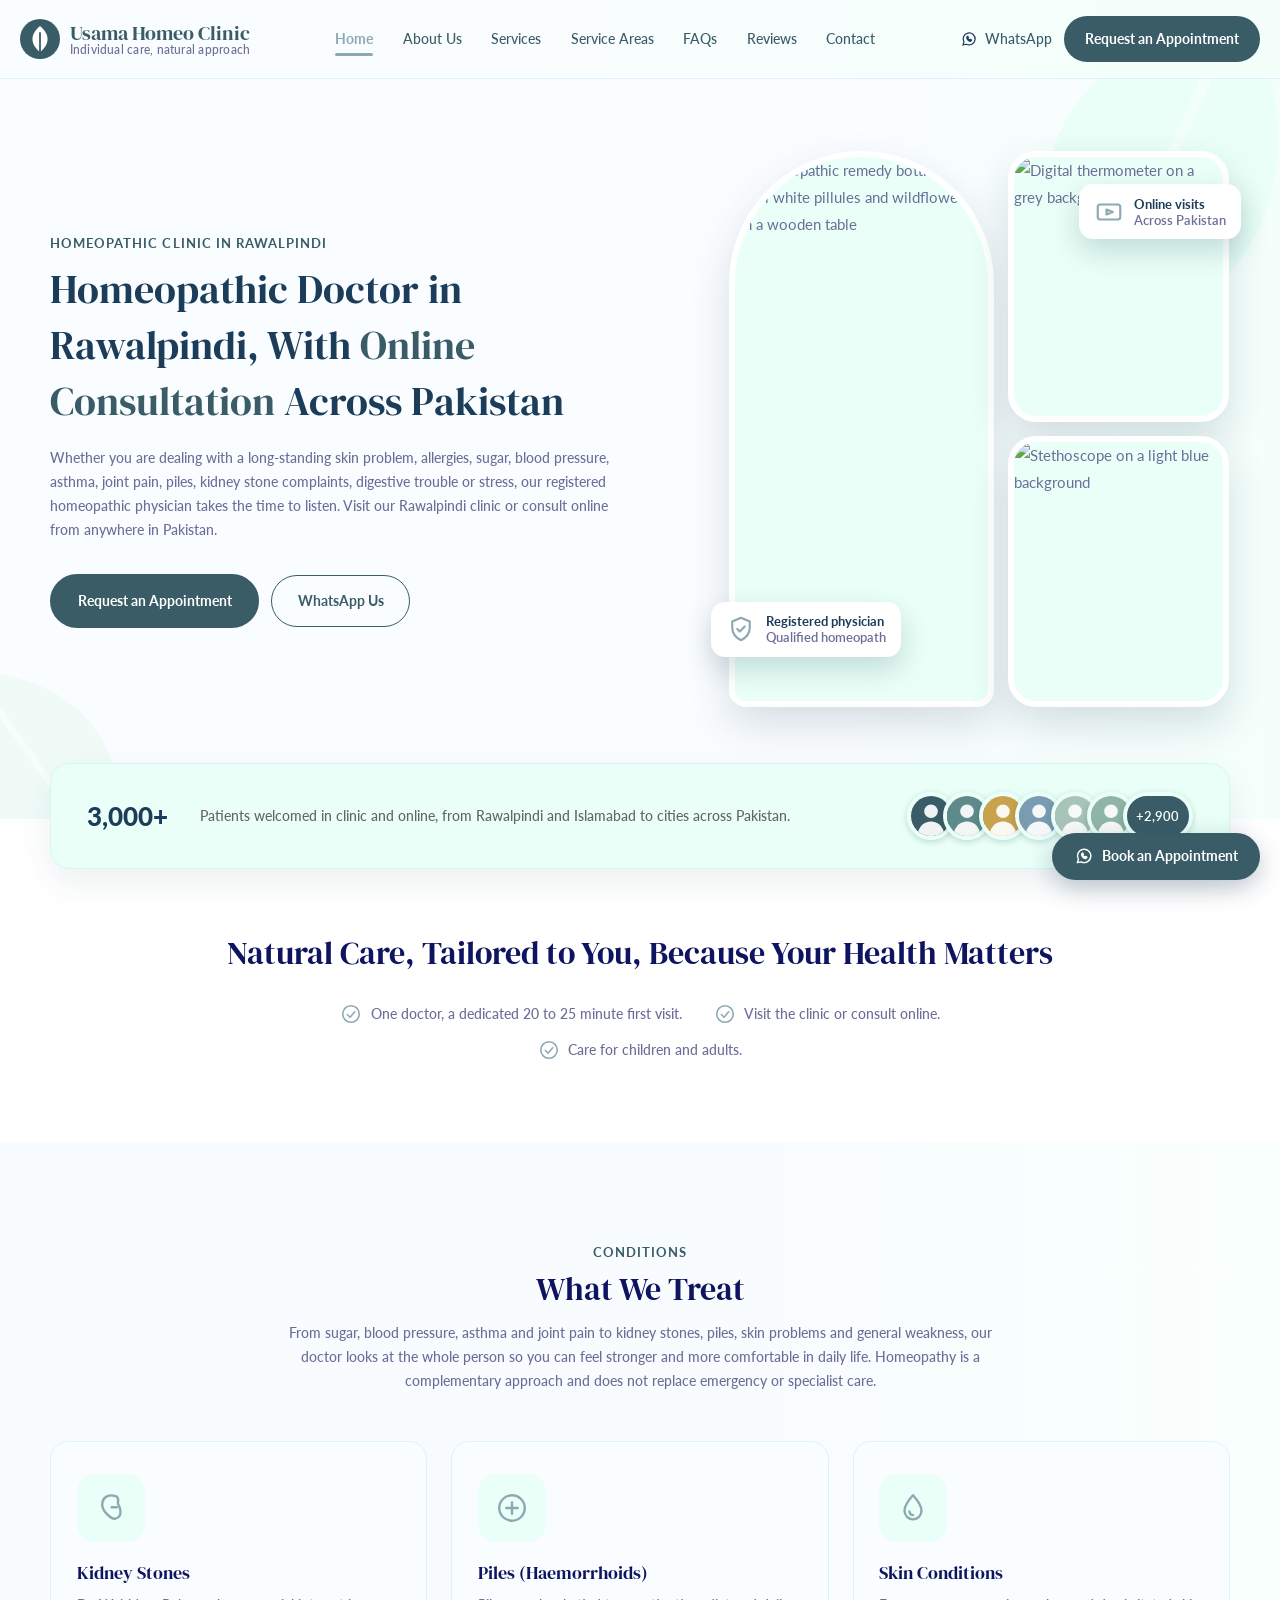
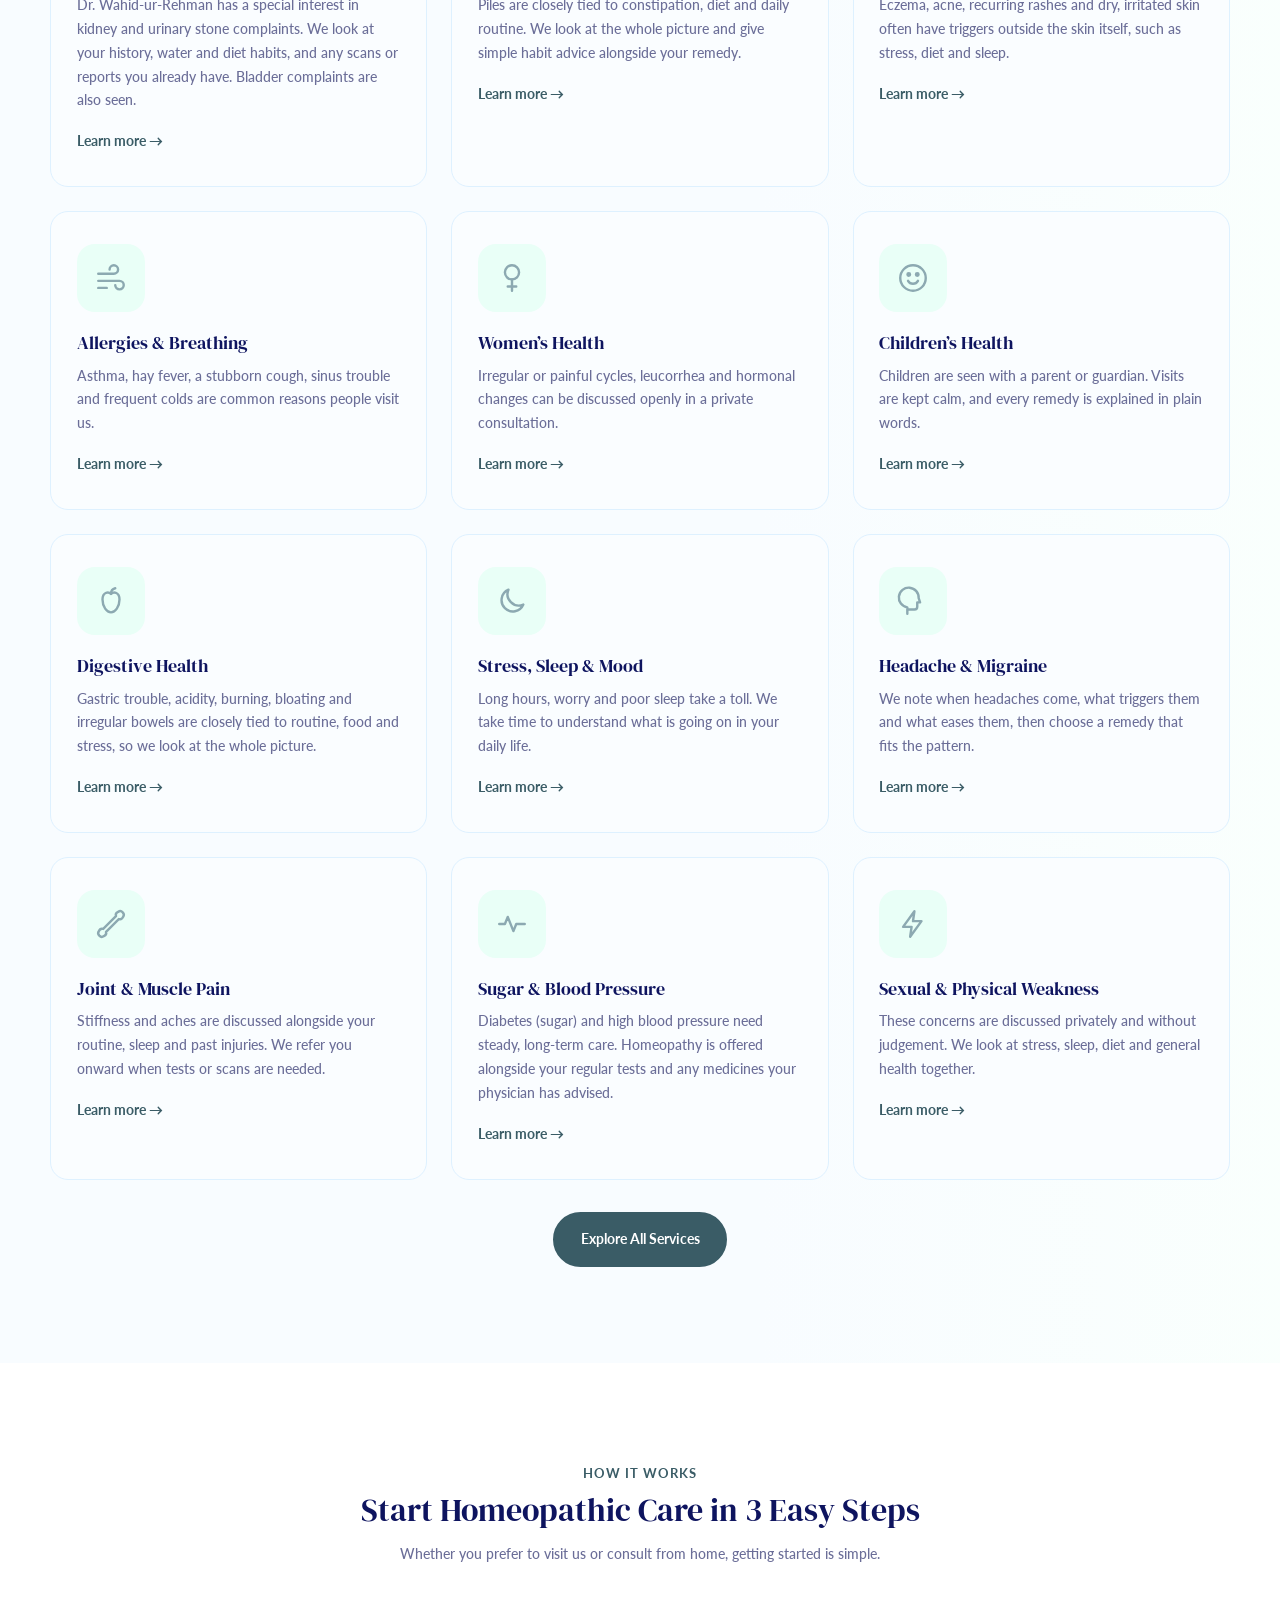
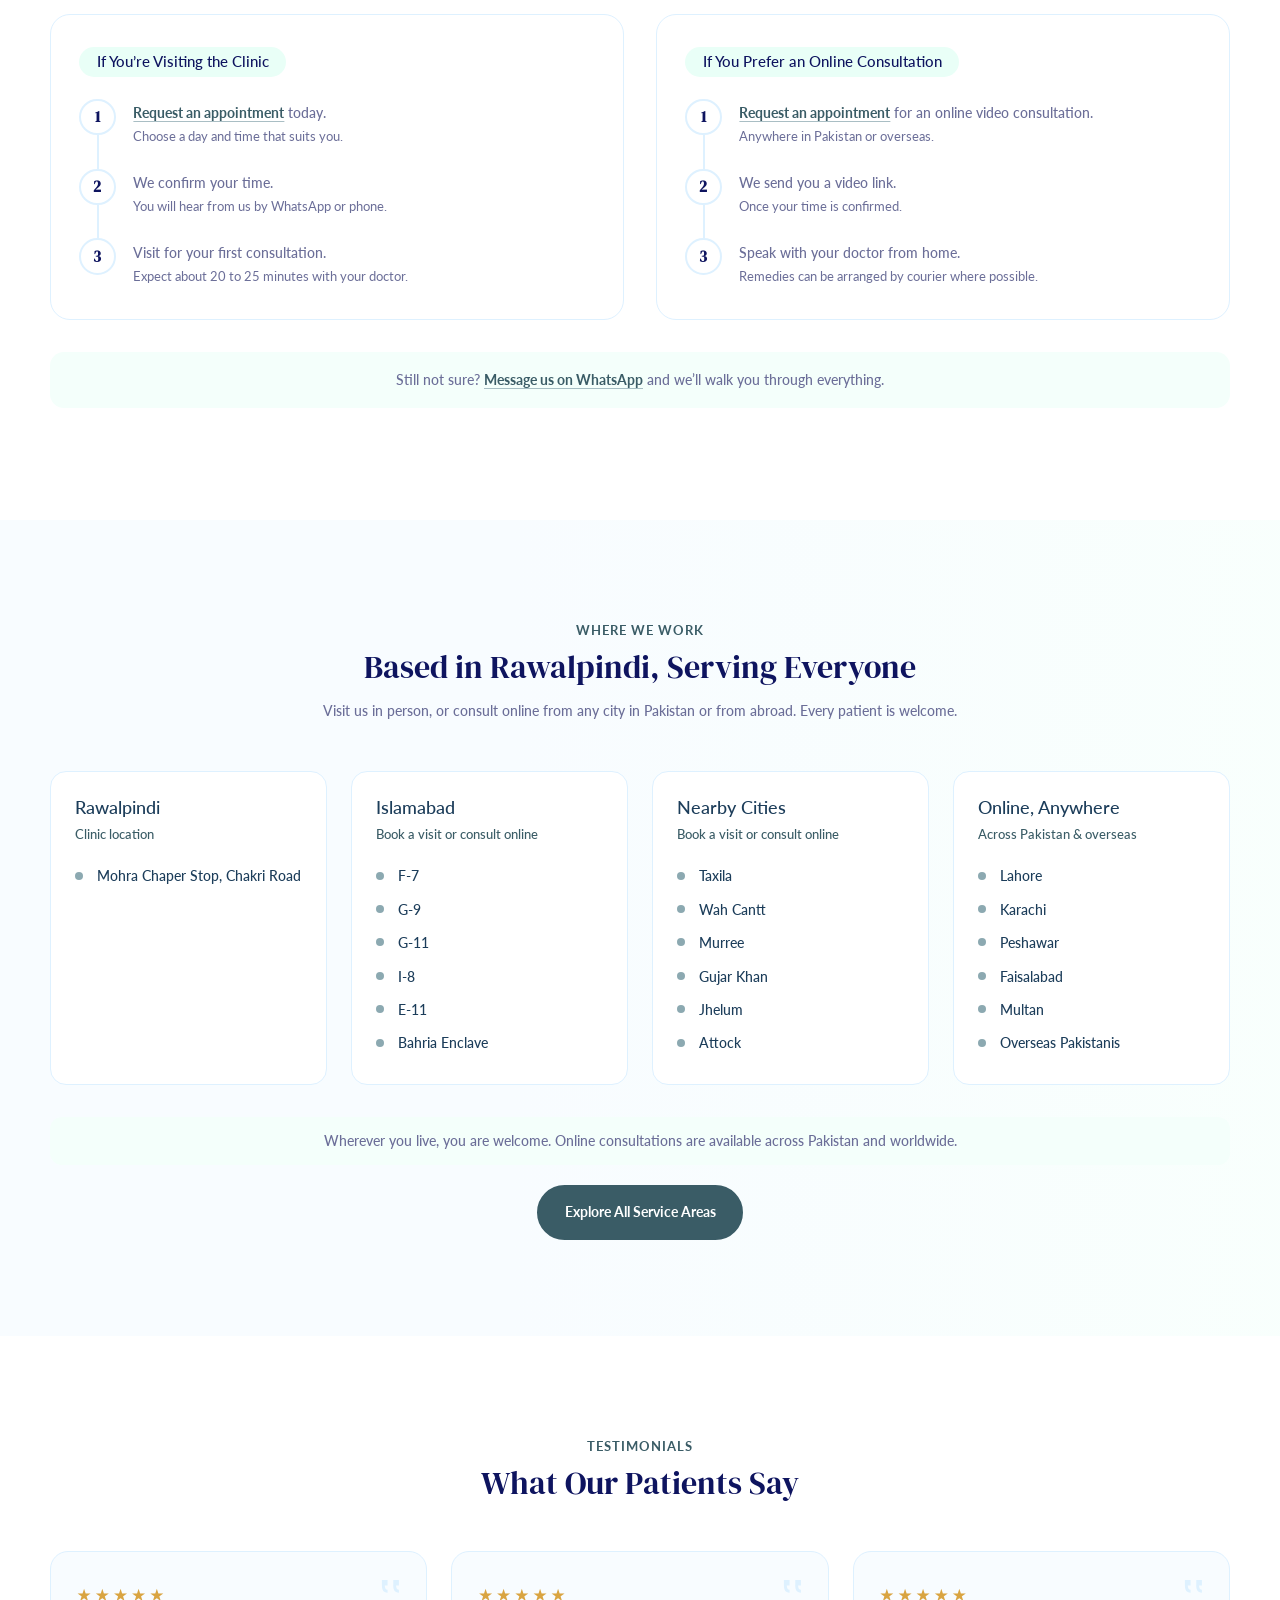
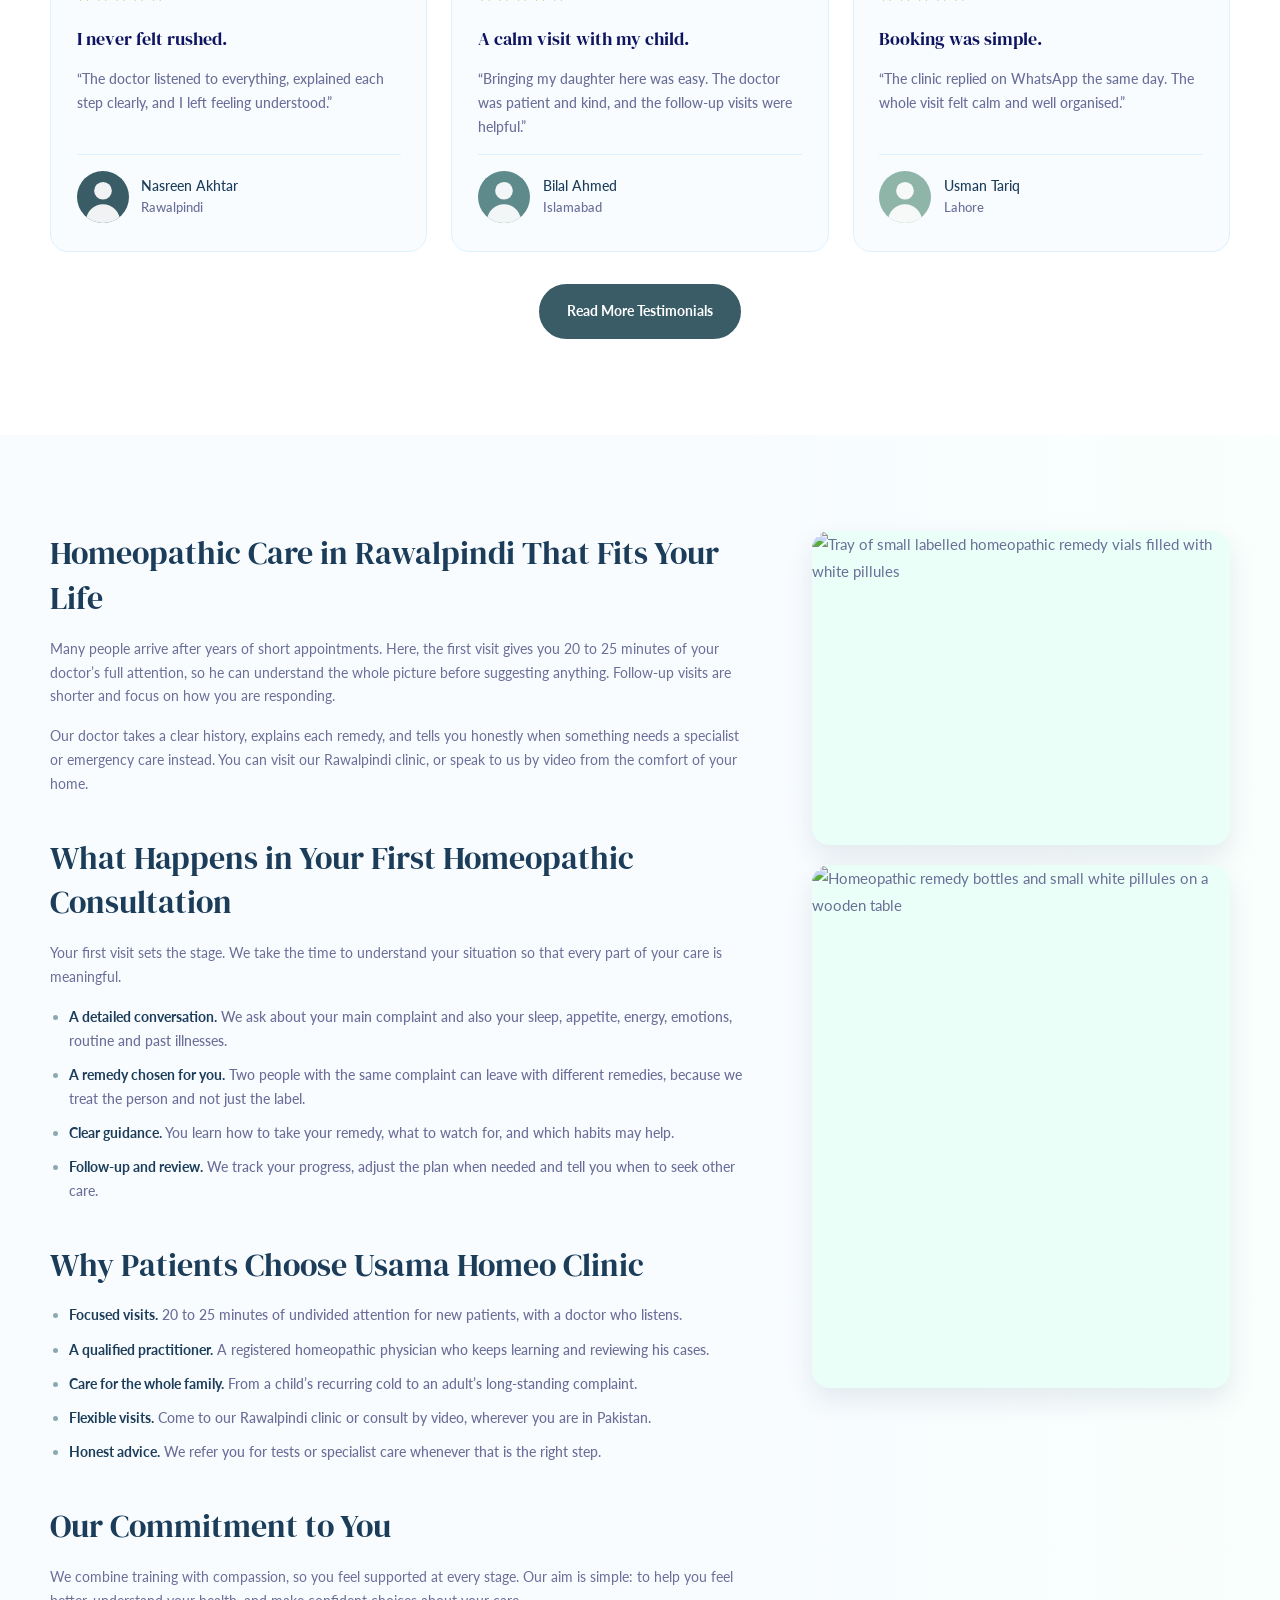
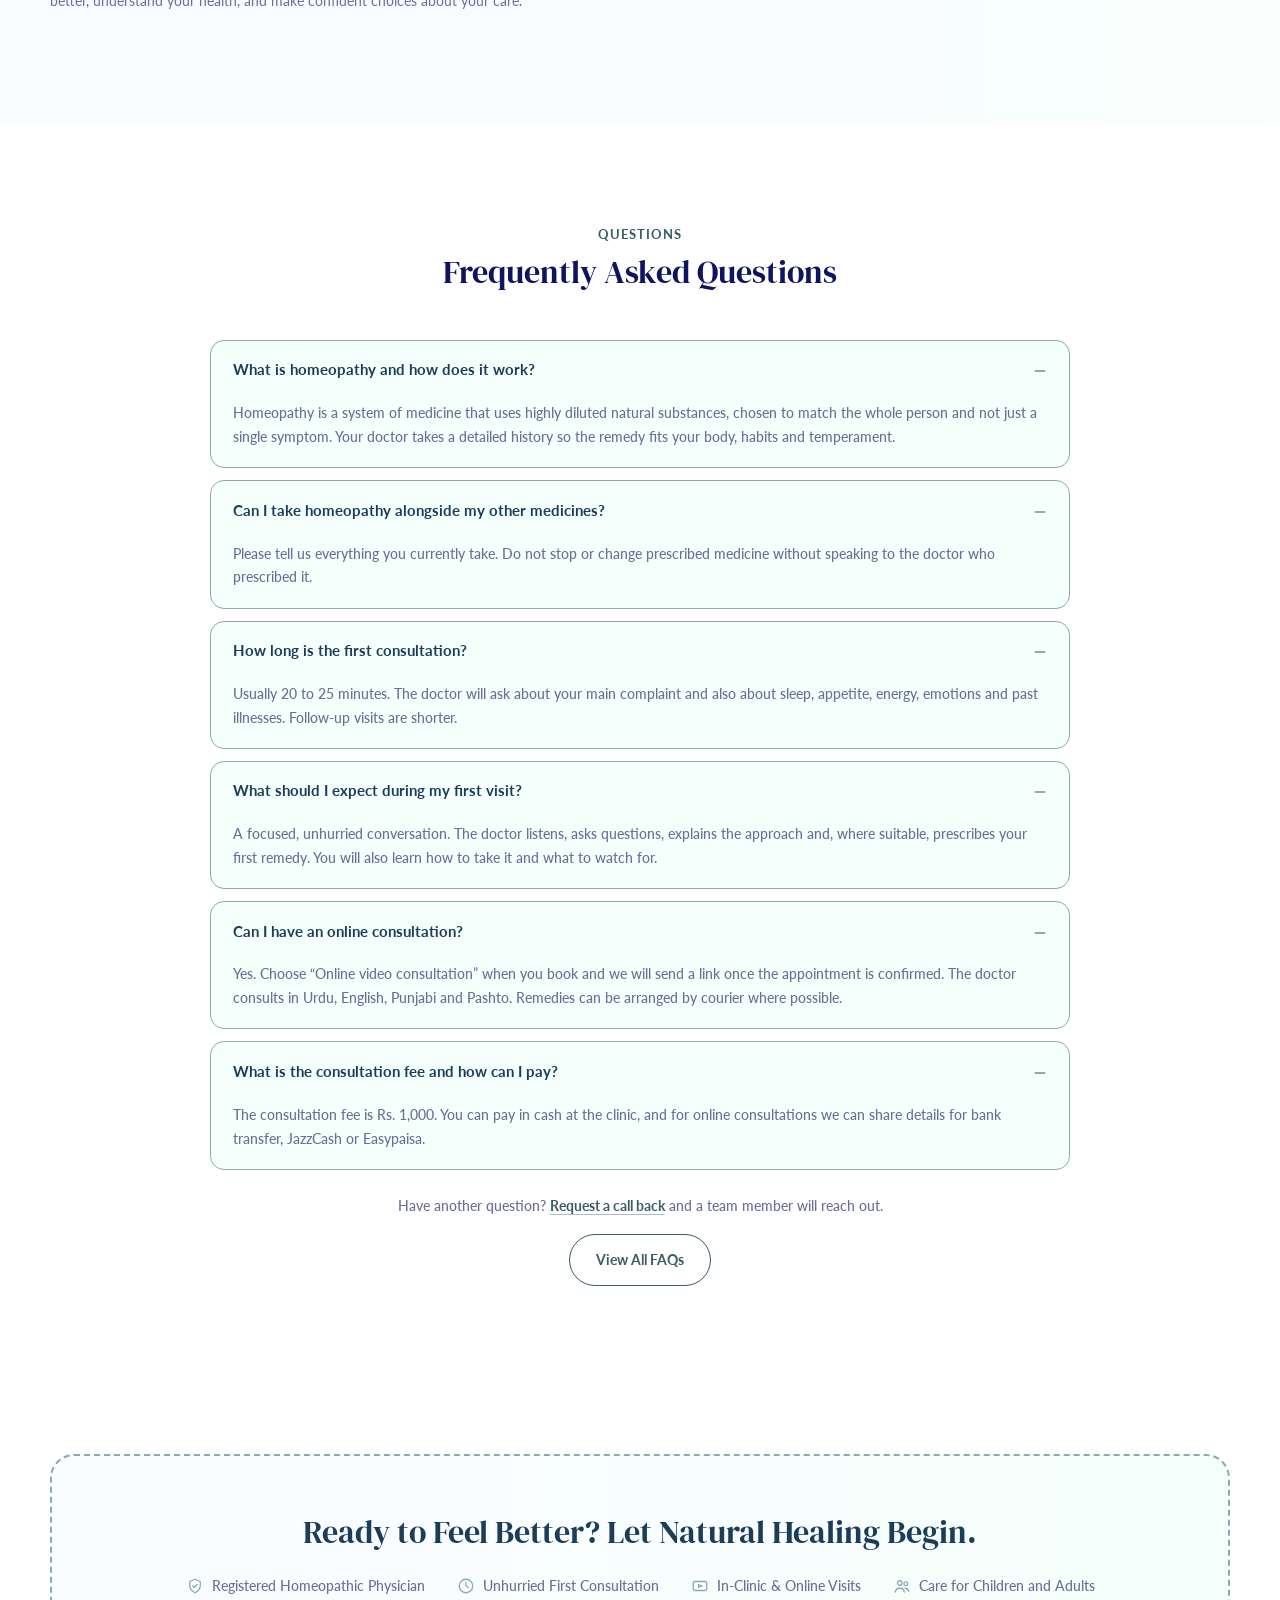
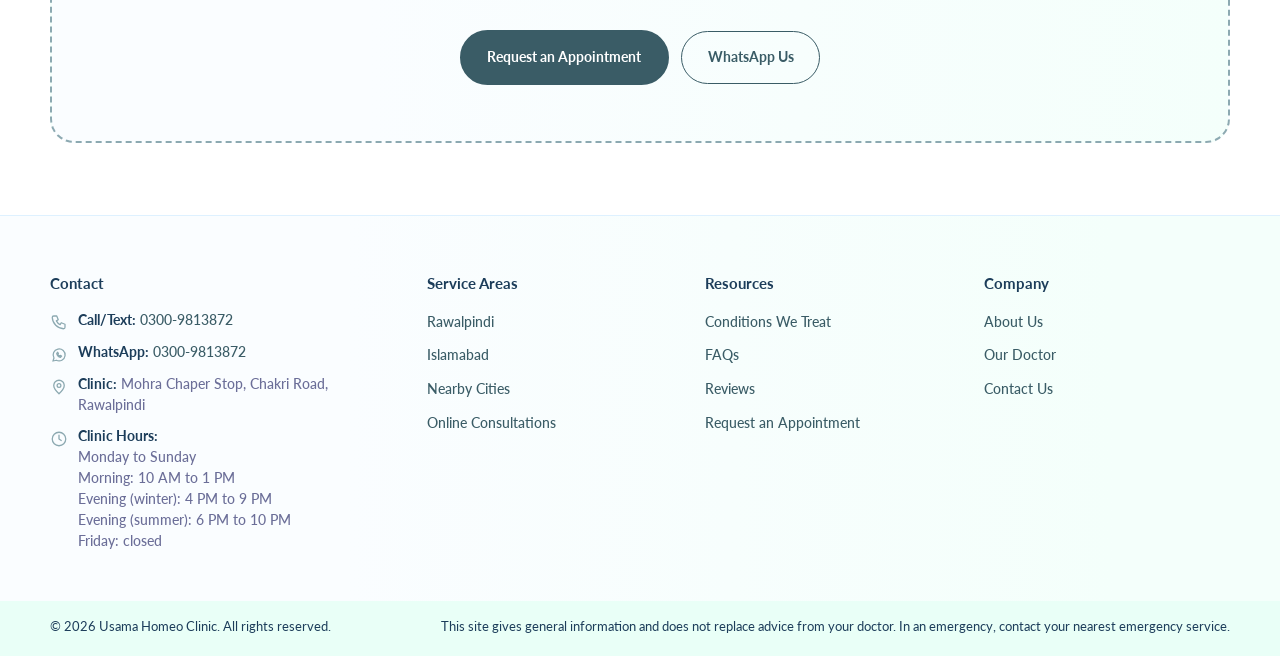
==== index.html @ ab290981 "Replace patient portrait photos with generic avatar icons on home and reviews pages Co-Authored-By: " ====
<!DOCTYPE html>
<html lang="en">
<head>
<meta charset="utf-8">
<meta name="viewport" content="width=device-width, initial-scale=1">
<title>Homeopathic Doctor Rawalpindi & Online | Usama Homeo Clinic</title>
<meta name="description" content="Homeopathic doctor in Rawalpindi with online video consultation across Pakistan. 20 to 25 minute first visit with Dr. Wahid-ur-Rehman, BHMS. Fee Rs. 1,000.">
<link rel="canonical" href="https://usama-homeoclinic.pages.dev/">
<meta property="og:url" content="https://usama-homeoclinic.pages.dev/">
<meta property="og:site_name" content="Usama Homeo Clinic">
<meta property="og:type" content="website">
<meta property="og:title" content="Homeopathic Doctor Rawalpindi & Online | Usama Homeo Clinic">
<meta property="og:description" content="Homeopathic doctor in Rawalpindi with online video consultation across Pakistan. 20 to 25 minute first visit with Dr. Wahid-ur-Rehman, BHMS. Fee Rs. 1,000.">
<meta property="og:image" content="https://usama-homeoclinic.pages.dev/assets/images/og-index.jpg">
<meta property="og:image:width" content="1200">
<meta property="og:image:height" content="630">
<meta property="og:image:alt" content="Usama Homeo Clinic, Rawalpindi: homeopathic care">
<meta name="twitter:card" content="summary_large_image">
<meta name="twitter:image" content="https://usama-homeoclinic.pages.dev/assets/images/og-index.jpg">
<link rel="icon" href="/favicon.ico" sizes="48x48">
<link rel="icon" href="/favicon.svg" type="image/svg+xml" sizes="any">
<link rel="preconnect" href="https://fonts.googleapis.com">
<link rel="preconnect" href="https://fonts.gstatic.com" crossorigin>
<link href="https://fonts.googleapis.com/css2?family=DM+Serif+Display&family=Lato:wght@400;700;900&display=swap" rel="stylesheet">
<link rel="stylesheet" href="assets/css/style.css">
<script type="application/ld+json">{"@context":"https://schema.org","@type":["MedicalBusiness","LocalBusiness"],"name":"Usama Homeo Clinic","description":"Homeopathic clinic in Rawalpindi with in-clinic and online consultations across Pakistan.","url":"https://usama-homeoclinic.pages.dev/","telephone":"+923009813872","medicalSpecialty":"Homeopathy","image":"https://usama-homeoclinic.pages.dev/assets/images/remedies-bottles.jpg","address":{"@type":"PostalAddress","streetAddress":"Mohra Chaper Stop, Chakri Road","addressLocality":"Rawalpindi","addressRegion":"Punjab","addressCountry":"PK"},"areaServed":["Rawalpindi","Islamabad","Pakistan"],"openingHoursSpecification":[{"@type":"OpeningHoursSpecification","name":"Morning: 10 AM to 1 PM","dayOfWeek":["Saturday","Sunday","Monday","Tuesday","Wednesday","Thursday"],"opens":"10:00","closes":"13:00"},{"@type":"OpeningHoursSpecification","name":"Evening (winter): 4 PM to 9 PM","dayOfWeek":["Saturday","Sunday","Monday","Tuesday","Wednesday","Thursday"],"opens":"16:00","closes":"21:00"},{"@type":"OpeningHoursSpecification","name":"Evening (summer): 6 PM to 10 PM","dayOfWeek":["Saturday","Sunday","Monday","Tuesday","Wednesday","Thursday"],"opens":"18:00","closes":"22:00"}]}</script>
</head>
<body>

<svg width="0" height="0" style="position:absolute" aria-hidden="true" focusable="false">
  <defs>
    <symbol id="leaf" viewBox="0 0 100 100">
      <path d="M50 96C18 72 12 34 50 4c38 30 32 68 0 92Z" fill="currentColor"/>
      <path d="M50 96V22" stroke="#fff" stroke-opacity="0.45" stroke-width="2.5" stroke-linecap="round" fill="none"/>
    </symbol>
  </defs>
</svg>


<header class="site-header">
  <div class="wrap header-row">
    <a class="brand" href="/" aria-label="Usama Homeo Clinic, home">
      <svg class="brand-mark" viewBox="0 0 40 40" aria-hidden="true"><circle cx="20" cy="20" r="20" fill="#3A5C66"/><path d="M20 33C11 26 9 16 20 7c11 9 9 19 0 26Z" fill="#fff"/><path d="M20 33V14" stroke="#3A5C66" stroke-width="1.8" stroke-linecap="round"/></svg>
      <span>Usama Homeo Clinic<small>Individual care, natural approach</small></span>
    </a>

    <nav class="nav" id="nav" aria-label="Main">
      <ul class="menu">
        <li><a href="/" aria-current="page">Home</a></li>
        <li><a href="/about">About Us</a></li>
        <li><a href="/services">Services</a></li>
        <li><a href="/service-areas">Service Areas</a></li>
        <li><a href="/faqs">FAQs</a></li>
        <li><a href="/reviews">Reviews</a></li>
        <li><a href="/contact">Contact</a></li>
      </ul>
    </nav>

    <div class="header-actions">
      <a class="header-phone" href="https://wa.me/923009813872?text=Hello%20Usama%20Homeo%20Clinic%2C%20I%20would%20like%20to%20book%20an%20appointment." rel="noopener"><svg viewBox="0 0 24 24" fill="none" stroke="currentColor" stroke-width="1.7" stroke-linecap="round" stroke-linejoin="round" aria-hidden="true"><path d="M4 20l1.3-4A8 8 0 1 1 8.5 19L4 20z"/><path d="M9 10c.5 2.5 2.5 4.5 5 5l1.5-1.5-2-1-1 .8c-.8-.4-1.6-1.2-2-2l.8-1-1-2z"/></svg>WhatsApp</a>
      <a class="btn btn--gold btn-long" href="/request-an-appointment">Request an Appointment</a>
      <a class="btn btn--gold btn-short" href="/request-an-appointment">Book</a>
      <button class="menu-toggle" id="menu-toggle" type="button" aria-expanded="false" aria-controls="nav">Menu</button>
    </div>
  </div>
</header>

<main id="top">

  <!-- BANNER -->
  <section class="banner">
    <svg class="banner-leaf l1" aria-hidden="true"><use href="#leaf"/></svg><svg class="banner-leaf l2" aria-hidden="true"><use href="#leaf"/></svg>
    <div class="wrap banner-grid">
      <div>
        <span class="eyebrow">Homeopathic clinic in Rawalpindi</span>
        <h1>Homeopathic Doctor in Rawalpindi, With <em>Online Consultation</em> Across Pakistan</h1>
        <p class="lead">Whether you are dealing with a long-standing skin problem, allergies, sugar, blood pressure, asthma, joint pain, piles, kidney stone complaints, digestive trouble or stress, our registered homeopathic physician takes the time to listen. Visit our Rawalpindi clinic or consult online from anywhere in Pakistan.</p>
        <div class="btn-row pair">
          <a class="btn btn--gold" href="/request-an-appointment"><span class="lb-l">Request an Appointment</span><span class="lb-s">Book Appointment</span></a>
          <a class="btn btn--outline" href="https://wa.me/923009813872?text=Hello%20Usama%20Homeo%20Clinic%2C%20I%20would%20like%20to%20book%20an%20appointment." rel="noopener"><span class="lb-l">WhatsApp Us</span><span class="lb-s">WhatsApp</span></a>
        </div>
      </div>
      <div class="banner-photo">
        <div class="collage">
          <div class="c-main"><picture><source srcset="assets/images/remedies-bottles.avif" type="image/avif"><img src="assets/images/remedies-bottles.jpg" alt="Homeopathic remedy bottles with small white pillules and wildflowers on a wooden table" width="1200" height="800" fetchpriority="high"></picture></div>
          <div class="c-top"><picture><source srcset="assets/images/thermometer.avif" type="image/avif"><img src="assets/images/thermometer.jpg" alt="Digital thermometer on a grey background" width="700" height="700"></picture></div>
          <div class="c-bottom"><picture><source srcset="assets/images/stethoscope.avif" type="image/avif"><img src="assets/images/stethoscope.jpg" alt="Stethoscope on a light blue background" width="700" height="700"></picture></div>
        </div>
        <div class="badge b1"><svg viewBox="0 0 24 24" fill="none" stroke="currentColor" stroke-width="1.7" stroke-linecap="round" stroke-linejoin="round" aria-hidden="true"><path d="M12 3l7 3v5c0 5-3 8-7 10-4-2-7-5-7-10V6l7-3z"/><path d="M9 12l2 2 4-4"/></svg><span>Registered physician<small>Qualified homeopath</small></span></div>
        <div class="badge b2"><svg viewBox="0 0 24 24" fill="none" stroke="currentColor" stroke-width="1.7" stroke-linecap="round" stroke-linejoin="round" aria-hidden="true"><rect x="3" y="6" width="18" height="12" rx="2"/><path d="M10 10l5 2-5 2z"/></svg><span>Online visits<small>Across Pakistan</small></span></div>
      </div>
    </div>
  </section>

  <!-- TRUST -->
  <section class="trust">
    <div class="wrap">
      <div class="trust-card">
        <div class="trust-count">
          <div class="num"><span class="count" data-target="3000">3,000</span>+</div>
        </div>
        <p class="trust-text">Patients welcomed in clinic and online, from Rawalpindi and Islamabad to cities across Pakistan.</p>
        <div class="avatars" aria-hidden="true">
          <img src="assets/images/avatar-1.svg" alt="" width="48" height="48">
          <img src="assets/images/avatar-2.svg" alt="" width="48" height="48">
          <img src="assets/images/avatar-4.svg" alt="" width="48" height="48">
          <img src="assets/images/avatar-5.svg" alt="" width="48" height="48">
          <img src="assets/images/avatar-6.svg" alt="" width="48" height="48">
          <img src="assets/images/avatar-3.svg" alt="" width="48" height="48">
          <span>+2,900</span>
        </div>
      </div>
      <div class="trust-body">
        <h2>Natural Care, Tailored to You, Because Your Health Matters</h2>
        <div class="benefits">
          <p><svg viewBox="0 0 24 24" fill="none" stroke="currentColor" stroke-width="1.7" stroke-linecap="round" stroke-linejoin="round" aria-hidden="true"><circle cx="12" cy="12" r="9"/><path d="M8 12.5l3 3 5-6"/></svg>One doctor, a dedicated 20 to 25 minute first visit.</p>
          <p><svg viewBox="0 0 24 24" fill="none" stroke="currentColor" stroke-width="1.7" stroke-linecap="round" stroke-linejoin="round" aria-hidden="true"><circle cx="12" cy="12" r="9"/><path d="M8 12.5l3 3 5-6"/></svg>Visit the clinic or consult online.</p>
          <p><svg viewBox="0 0 24 24" fill="none" stroke="currentColor" stroke-width="1.7" stroke-linecap="round" stroke-linejoin="round" aria-hidden="true"><circle cx="12" cy="12" r="9"/><path d="M8 12.5l3 3 5-6"/></svg>Care for children and adults.</p>
        </div>
      </div>
    </div>
  </section>

  <!-- WHAT WE TREAT -->
  <section class="section section--soft">
    <div class="wrap">
      <div class="section-head">
        <span class="eyebrow">Conditions</span>
        <h2>What We Treat</h2>
        <p>From sugar, blood pressure, asthma and joint pain to kidney stones, piles, skin problems and general weakness, our doctor looks at the whole person so you can feel stronger and more comfortable in daily life. Homeopathy is a complementary approach and does not replace emergency or specialist care.</p>
      </div>
      <div class="cards">
        <article class="card">
          <div class="ico"><svg viewBox="0 0 24 24" fill="none" stroke="currentColor" stroke-width="1.7" stroke-linecap="round" stroke-linejoin="round" aria-hidden="true"><path d="M14.5 3.5c-3.2-1.2-7.500.3-8.500 4.200-1 3.800 1.200 6.800 3.300 8.800 1.600 1.500 3.200 3.500 5.900 3 3-.600 4.200-3.500 3.200-7-.500-1.800-1.500-2.500-1.500-4.200 0-1.600.800-2.400-.700-4.300z"/><path d="M12.500 11.500h3.500"/></svg></div>
          <h3>Kidney Stones</h3>
          <p>Dr. Wahid-ur-Rehman has a special interest in kidney and urinary stone complaints. We look at your history, water and diet habits, and any scans or reports you already have. Bladder complaints are also seen.</p>
          <a class="more" href="/services#kidney-stones">Learn more &rarr;</a>
        </article>
        <article class="card">
          <div class="ico"><svg viewBox="0 0 24 24" fill="none" stroke="currentColor" stroke-width="1.7" stroke-linecap="round" stroke-linejoin="round" aria-hidden="true"><circle cx="12" cy="12" r="9"/><path d="M12 8v8M8 12h8"/></svg></div>
          <h3>Piles (Haemorrhoids)</h3>
          <p>Piles are closely tied to constipation, diet and daily routine. We look at the whole picture and give simple habit advice alongside your remedy.</p>
          <a class="more" href="/services#piles-haemorrhoids">Learn more &rarr;</a>
        </article>
        <article class="card">
          <div class="ico"><svg viewBox="0 0 24 24" fill="none" stroke="currentColor" stroke-width="1.7" stroke-linecap="round" stroke-linejoin="round" aria-hidden="true"><path d="M12 3s6 6.5 6 11a6 6 0 0 1-12 0c0-4.5 6-11 6-11z"/><path d="M9.5 14.5a2.5 2.5 0 0 0 2.5 2.5"/></svg></div>
          <h3>Skin Conditions</h3>
          <p>Eczema, acne, recurring rashes and dry, irritated skin often have triggers outside the skin itself, such as stress, diet and sleep.</p>
          <a class="more" href="/services#skin-conditions">Learn more &rarr;</a>
        </article>
        <article class="card">
          <div class="ico"><svg viewBox="0 0 24 24" fill="none" stroke="currentColor" stroke-width="1.7" stroke-linecap="round" stroke-linejoin="round" aria-hidden="true"><path d="M3 9h11a3 3 0 1 0-3-3"/><path d="M3 14h15a3 3 0 1 1-3 3"/><path d="M3 19h6"/></svg></div>
          <h3>Allergies & Breathing</h3>
          <p>Asthma, hay fever, a stubborn cough, sinus trouble and frequent colds are common reasons people visit us.</p>
          <a class="more" href="/services#allergies-and-breathing">Learn more &rarr;</a>
        </article>
        <article class="card">
          <div class="ico"><svg viewBox="0 0 24 24" fill="none" stroke="currentColor" stroke-width="1.7" stroke-linecap="round" stroke-linejoin="round" aria-hidden="true"><circle cx="12" cy="8" r="5"/><path d="M12 13v8M9 18h6"/></svg></div>
          <h3>Women’s Health</h3>
          <p>Irregular or painful cycles, leucorrhea and hormonal changes can be discussed openly in a private consultation.</p>
          <a class="more" href="/services#women-s-health">Learn more &rarr;</a>
        </article>
        <article class="card">
          <div class="ico"><svg viewBox="0 0 24 24" fill="none" stroke="currentColor" stroke-width="1.7" stroke-linecap="round" stroke-linejoin="round" aria-hidden="true"><circle cx="12" cy="12" r="9"/><path d="M8.5 14a4 4 0 0 0 7 0"/><circle cx="9" cy="9.5" r="0.9" fill="currentColor"/><circle cx="15" cy="9.5" r="0.9" fill="currentColor"/></svg></div>
          <h3>Children’s Health</h3>
          <p>Children are seen with a parent or guardian. Visits are kept calm, and every remedy is explained in plain words.</p>
          <a class="more" href="/services#children-s-health">Learn more &rarr;</a>
        </article>
        <article class="card">
          <div class="ico"><svg viewBox="0 0 24 24" fill="none" stroke="currentColor" stroke-width="1.7" stroke-linecap="round" stroke-linejoin="round" aria-hidden="true"><path d="M12 7c-2-2-6-1-6 4 0 5 3 9 6 9s6-4 6-9c0-5-4-6-6-4z"/><path d="M12 7c0-2 1-3.5 3-4"/></svg></div>
          <h3>Digestive Health</h3>
          <p>Gastric trouble, acidity, burning, bloating and irregular bowels are closely tied to routine, food and stress, so we look at the whole picture.</p>
          <a class="more" href="/services#digestive-health">Learn more &rarr;</a>
        </article>
        <article class="card">
          <div class="ico"><svg viewBox="0 0 24 24" fill="none" stroke="currentColor" stroke-width="1.7" stroke-linecap="round" stroke-linejoin="round" aria-hidden="true"><path d="M20 14.5A8 8 0 0 1 9.5 4 8 8 0 1 0 20 14.5z"/></svg></div>
          <h3>Stress, Sleep & Mood</h3>
          <p>Long hours, worry and poor sleep take a toll. We take time to understand what is going on in your daily life.</p>
          <a class="more" href="/services#stress-sleep-and-mood">Learn more &rarr;</a>
        </article>
        <article class="card">
          <div class="ico"><svg viewBox="0 0 24 24" fill="none" stroke="currentColor" stroke-width="1.7" stroke-linecap="round" stroke-linejoin="round" aria-hidden="true"><path d="M8 21v-4.5a7 7 0 1 1 8-6.5l1 3h-2v3a2 2 0 0 1-2 2H8z"/></svg></div>
          <h3>Headache & Migraine</h3>
          <p>We note when headaches come, what triggers them and what eases them, then choose a remedy that fits the pattern.</p>
          <a class="more" href="/services#headache-and-migraine">Learn more &rarr;</a>
        </article>
        <article class="card">
          <div class="ico"><svg viewBox="0 0 24 24" fill="none" stroke="currentColor" stroke-width="1.7" stroke-linecap="round" stroke-linejoin="round" aria-hidden="true"><path d="M17 3.5a2.5 2.5 0 0 1 3.5 3.5 2.5 2.5 0 0 1-3 1.5L8.5 17.5A2.5 2.5 0 0 1 7 20.5 2.5 2.5 0 0 1 3.5 17a2.5 2.5 0 0 1 3-1.5L15.5 6.5A2.5 2.5 0 0 1 17 3.5z"/></svg></div>
          <h3>Joint & Muscle Pain</h3>
          <p>Stiffness and aches are discussed alongside your routine, sleep and past injuries. We refer you onward when tests or scans are needed.</p>
          <a class="more" href="/services#joint-and-muscle-pain">Learn more &rarr;</a>
        </article>
        <article class="card">
          <div class="ico"><svg viewBox="0 0 24 24" fill="none" stroke="currentColor" stroke-width="1.7" stroke-linecap="round" stroke-linejoin="round" aria-hidden="true"><path d="M3 12h4l2-5 4 10 2-5h6"/></svg></div>
          <h3>Sugar & Blood Pressure</h3>
          <p>Diabetes (sugar) and high blood pressure need steady, long-term care. Homeopathy is offered alongside your regular tests and any medicines your physician has advised.</p>
          <a class="more" href="/services#sugar-and-blood-pressure">Learn more &rarr;</a>
        </article>
        <article class="card">
          <div class="ico"><svg viewBox="0 0 24 24" fill="none" stroke="currentColor" stroke-width="1.7" stroke-linecap="round" stroke-linejoin="round" aria-hidden="true"><path d="M13 3L5 14h6l-1 7 8-11h-6l1-7z"/></svg></div>
          <h3>Sexual & Physical Weakness</h3>
          <p>These concerns are discussed privately and without judgement. We look at stress, sleep, diet and general health together.</p>
          <a class="more" href="/services#sexual-and-physical-weakness">Learn more &rarr;</a>
        </article>
      </div>
      <div class="btn-row center mt"><a class="btn" href="/services">Explore All Services</a></div>
    </div>
  </section>

  <!-- HOW IT WORKS -->
  <section class="section">
    <div class="wrap">
      <div class="section-head">
        <span class="eyebrow">How it works</span>
        <h2>Start Homeopathic Care in 3 Easy Steps</h2>
        <p>Whether you prefer to visit us or consult from home, getting started is simple.</p>
      </div>
      <div class="steps">
        <div class="track">
          <span class="track-title">If You’re Visiting the Clinic</span>
          <ol>
            <li><a href="https://wa.me/923009813872?text=Hello%20Usama%20Homeo%20Clinic%2C%20I%20would%20like%20to%20book%20an%20appointment." data-wa-popup>Request an appointment</a> today.<span>Choose a day and time that suits you.</span></li>
            <li>We confirm your time.<span>You will hear from us by WhatsApp or phone.</span></li>
            <li>Visit for your first consultation.<span>Expect about 20 to 25 minutes with your doctor.</span></li>
          </ol>
        </div>
        <div class="track">
          <span class="track-title">If You Prefer an Online Consultation</span>
          <ol>
            <li><a href="https://wa.me/923009813872?text=Hello%20Usama%20Homeo%20Clinic%2C%20I%20would%20like%20to%20book%20an%20appointment." data-wa-popup>Request an appointment</a> for an online video consultation.<span>Anywhere in Pakistan or overseas.</span></li>
            <li>We send you a video link.<span>Once your time is confirmed.</span></li>
            <li>Speak with your doctor from home.<span>Remedies can be arranged by courier where possible.</span></li>
          </ol>
        </div>
      </div>
      <p class="steps-foot">Still not sure? <a href="https://wa.me/923009813872?text=Hello%20Usama%20Homeo%20Clinic%2C%20I%20would%20like%20to%20book%20an%20appointment." rel="noopener">Message us on WhatsApp</a> and we’ll walk you through everything.</p>
    </div>
  </section>

  <!-- AREAS -->
  <section class="section section--mint">
    <div class="wrap">
      <div class="section-head">
        <span class="eyebrow">Where we work</span>
        <h2>Based in Rawalpindi, Serving Everyone</h2>
        <p>Visit us in person, or consult online from any city in Pakistan or from abroad. Every patient is welcome.</p>
      </div>
      <div class="areas">
        <article class="area" id="rawalpindi">
          <h3><a href="/service-areas#rawalpindi">Rawalpindi</a></h3>
          <span class="region">Clinic location</span>
          <ul><li>Mohra Chaper Stop, Chakri Road</li></ul>
        </article>
        <article class="area" id="islamabad">
          <h3><a href="/service-areas#islamabad">Islamabad</a></h3>
          <span class="region">Book a visit or consult online</span>
          <ul><li>F-7</li><li>G-9</li><li>G-11</li><li>I-8</li><li>E-11</li><li>Bahria Enclave</li></ul>
        </article>
        <article class="area" id="nearby">
          <h3><a href="/service-areas#nearby">Nearby Cities</a></h3>
          <span class="region">Book a visit or consult online</span>
          <ul><li>Taxila</li><li>Wah Cantt</li><li>Murree</li><li>Gujar Khan</li><li>Jhelum</li><li>Attock</li></ul>
        </article>
        <article class="area" id="online">
          <h3><a href="/service-areas#online">Online, Anywhere</a></h3>
          <span class="region">Across Pakistan & overseas</span>
          <ul><li>Lahore</li><li>Karachi</li><li>Peshawar</li><li>Faisalabad</li><li>Multan</li><li>Overseas Pakistanis</li></ul>
        </article>
      </div>
      <p class="note-line">Wherever you live, you are welcome. Online consultations are available across Pakistan and worldwide.</p>
      <div class="btn-row center"><a class="btn" href="/service-areas">Explore All Service Areas</a></div>
    </div>
  </section>

  <!-- REVIEWS -->
  <section class="section">
    <div class="wrap">
      <div class="section-head">
        <span class="eyebrow">Testimonials</span>
        <h2>What Our Patients Say</h2>
      </div>
      <div class="reviews-grid three">
        <article class="review-card">
          <svg class="quote-ico" viewBox="0 0 24 24" fill="none" stroke="currentColor" stroke-width="1.7" stroke-linecap="round" stroke-linejoin="round" aria-hidden="true"><path d="M7 7h4v4H9c0 2 .8 3 2 3v2c-3 0-4-2-4-5V7zm8 0h4v4h-2c0 2 .8 3 2 3v2c-3 0-4-2-4-5V7z" fill="currentColor" stroke="none"/></svg>
          <div class="stars" aria-label="5 out of 5 stars">★★★★★</div>
          <h3>I never felt rushed.</h3>
          <blockquote>“The doctor listened to everything, explained each step clearly, and I left feeling understood.”</blockquote>
          <div class="author">
            <img src="assets/images/avatar-1.svg" alt="" width="52" height="52" loading="lazy">
            <div><div class="name">Nasreen Akhtar</div><div class="loc">Rawalpindi</div></div>
          </div>
        </article>
        <article class="review-card">
          <svg class="quote-ico" viewBox="0 0 24 24" fill="none" stroke="currentColor" stroke-width="1.7" stroke-linecap="round" stroke-linejoin="round" aria-hidden="true"><path d="M7 7h4v4H9c0 2 .8 3 2 3v2c-3 0-4-2-4-5V7zm8 0h4v4h-2c0 2 .8 3 2 3v2c-3 0-4-2-4-5V7z" fill="currentColor" stroke="none"/></svg>
          <div class="stars" aria-label="5 out of 5 stars">★★★★★</div>
          <h3>A calm visit with my child.</h3>
          <blockquote>“Bringing my daughter here was easy. The doctor was patient and kind, and the follow-up visits were helpful.”</blockquote>
          <div class="author">
            <img src="assets/images/avatar-2.svg" alt="" width="52" height="52" loading="lazy">
            <div><div class="name">Bilal Ahmed</div><div class="loc">Islamabad</div></div>
          </div>
        </article>
        <article class="review-card">
          <svg class="quote-ico" viewBox="0 0 24 24" fill="none" stroke="currentColor" stroke-width="1.7" stroke-linecap="round" stroke-linejoin="round" aria-hidden="true"><path d="M7 7h4v4H9c0 2 .8 3 2 3v2c-3 0-4-2-4-5V7zm8 0h4v4h-2c0 2 .8 3 2 3v2c-3 0-4-2-4-5V7z" fill="currentColor" stroke="none"/></svg>
          <div class="stars" aria-label="5 out of 5 stars">★★★★★</div>
          <h3>Booking was simple.</h3>
          <blockquote>“The clinic replied on WhatsApp the same day. The whole visit felt calm and well organised.”</blockquote>
          <div class="author">
            <img src="assets/images/avatar-3.svg" alt="" width="52" height="52" loading="lazy">
            <div><div class="name">Usman Tariq</div><div class="loc">Lahore</div></div>
          </div>
        </article>
      </div>
      <div class="btn-row center mt"><a class="btn" href="/reviews">Read More Testimonials</a></div>
    </div>
  </section>

  <!-- DETAIL -->
  <section class="section section--soft">
    <div class="wrap detail">
      <div>
        <h2>Homeopathic Care in Rawalpindi That Fits Your Life</h2>
        <p>Many people arrive after years of short appointments. Here, the first visit gives you 20 to 25 minutes of your doctor’s full attention, so he can understand the whole picture before suggesting anything. Follow-up visits are shorter and focus on how you are responding.</p>
        <p>Our doctor takes a clear history, explains each remedy, and tells you honestly when something needs a specialist or emergency care instead. You can visit our Rawalpindi clinic, or speak to us by video from the comfort of your home.</p>

        <h2>What Happens in Your First Homeopathic Consultation</h2>
        <p>Your first visit sets the stage. We take the time to understand your situation so that every part of your care is meaningful.</p>
        <ul>
          <li><strong>A detailed conversation.</strong> We ask about your main complaint and also your sleep, appetite, energy, emotions, routine and past illnesses.</li>
          <li><strong>A remedy chosen for you.</strong> Two people with the same complaint can leave with different remedies, because we treat the person and not just the label.</li>
          <li><strong>Clear guidance.</strong> You learn how to take your remedy, what to watch for, and which habits may help.</li>
          <li><strong>Follow-up and review.</strong> We track your progress, adjust the plan when needed and tell you when to seek other care.</li>
        </ul>

        <h2>Why Patients Choose Usama Homeo Clinic</h2>
        <ul>
          <li><strong>Focused visits.</strong> 20 to 25 minutes of undivided attention for new patients, with a doctor who listens.</li>
          <li><strong>A qualified practitioner.</strong> A registered homeopathic physician who keeps learning and reviewing his cases.</li>
          <li><strong>Care for the whole family.</strong> From a child’s recurring cold to an adult’s long-standing complaint.</li>
          <li><strong>Flexible visits.</strong> Come to our Rawalpindi clinic or consult by video, wherever you are in Pakistan.</li>
          <li><strong>Honest advice.</strong> We refer you for tests or specialist care whenever that is the right step.</li>
        </ul>

        <h2>Our Commitment to You</h2>
        <p>We combine training with compassion, so you feel supported at every stage. Our aim is simple: to help you feel better, understand your health, and make confident choices about your care.</p>
      </div>
      <div class="side-stack">
        <figure class="photo wide"><picture><source srcset="assets/images/remedies-shelf.avif" type="image/avif"><img src="assets/images/remedies-shelf.jpg" alt="Tray of small labelled homeopathic remedy vials filled with white pillules" width="1200" height="800" loading="lazy"></picture></figure>
        <figure class="photo tall"><picture><source srcset="assets/images/remedies-bottles.avif" type="image/avif"><img src="assets/images/remedies-bottles.jpg" alt="Homeopathic remedy bottles and small white pillules on a wooden table" width="1200" height="800" loading="lazy"></picture></figure>
      </div>
    </div>
  </section>

  <!-- FAQ -->
  <section class="section">
    <div class="wrap">
      <div class="section-head">
        <span class="eyebrow">Questions</span>
        <h2>Frequently Asked Questions</h2>
      </div>
      <div class="faq">
        <details open>
          <summary>What is homeopathy and how does it work?</summary>
          <p>Homeopathy is a system of medicine that uses highly diluted natural substances, chosen to match the whole person and not just a single symptom. Your doctor takes a detailed history so the remedy fits your body, habits and temperament.</p>
        </details>
        <details open>
          <summary>Can I take homeopathy alongside my other medicines?</summary>
          <p>Please tell us everything you currently take. Do not stop or change prescribed medicine without speaking to the doctor who prescribed it.</p>
        </details>
        <details open>
          <summary>How long is the first consultation?</summary>
          <p>Usually 20 to 25 minutes. The doctor will ask about your main complaint and also about sleep, appetite, energy, emotions and past illnesses. Follow-up visits are shorter.</p>
        </details>
        <details open>
          <summary>What should I expect during my first visit?</summary>
          <p>A focused, unhurried conversation. The doctor listens, asks questions, explains the approach and, where suitable, prescribes your first remedy. You will also learn how to take it and what to watch for.</p>
        </details>
        <details open>
          <summary>Can I have an online consultation?</summary>
          <p>Yes. Choose “Online video consultation” when you book and we will send a link once the appointment is confirmed. The doctor consults in Urdu, English, Punjabi and Pashto. Remedies can be arranged by courier where possible.</p>
        </details>
        <details open>
          <summary>What is the consultation fee and how can I pay?</summary>
          <p>The consultation fee is Rs. 1,000. You can pay in cash at the clinic, and for online consultations we can share details for bank transfer, JazzCash or Easypaisa.</p>
        </details>
        <p class="faq-foot">Have another question? <a href="/request-an-appointment#callback">Request a call back</a> and a team member will reach out.</p>
        <div class="btn-row center"><a class="btn btn--outline" href="/faqs">View All FAQs</a></div>
      </div>
    </div>
  </section>

  <section class="cta">
    <svg class="banner-leaf l1" aria-hidden="true"><use href="#leaf"/></svg>
    <div class="wrap">
      <h2>Ready to Feel Better? Let Natural Healing Begin.</h2>
      <div class="cta-features">
        <p><svg viewBox="0 0 24 24" fill="none" stroke="currentColor" stroke-width="1.7" stroke-linecap="round" stroke-linejoin="round" aria-hidden="true"><path d="M12 3l7 3v5c0 5-3 8-7 10-4-2-7-5-7-10V6l7-3z"/><path d="M9 12l2 2 4-4"/></svg>Registered Homeopathic Physician</p>
        <p><svg viewBox="0 0 24 24" fill="none" stroke="currentColor" stroke-width="1.7" stroke-linecap="round" stroke-linejoin="round" aria-hidden="true"><circle cx="12" cy="12" r="9"/><path d="M12 7v5l3 2"/></svg>Unhurried First Consultation</p>
        <p><svg viewBox="0 0 24 24" fill="none" stroke="currentColor" stroke-width="1.7" stroke-linecap="round" stroke-linejoin="round" aria-hidden="true"><rect x="3" y="6" width="18" height="12" rx="2"/><path d="M10 10l5 2-5 2z"/></svg>In-Clinic &amp; Online Visits</p>
        <p><svg viewBox="0 0 24 24" fill="none" stroke="currentColor" stroke-width="1.7" stroke-linecap="round" stroke-linejoin="round" aria-hidden="true"><circle cx="9" cy="8" r="3"/><circle cx="17" cy="9" r="2.5"/><path d="M3 20c.5-3.5 3-5 6-5s5.5 1.5 6 5"/><path d="M16 15c2.5 0 4 1.2 5 4"/></svg>Care for Children and Adults</p>
      </div>
      <div class="btn-row pair center">
        <a class="btn btn--gold" href="/request-an-appointment"><span class="lb-l">Request an Appointment</span><span class="lb-s">Book Appointment</span></a>
        <a class="btn btn--light" href="https://wa.me/923009813872?text=Hello%20Usama%20Homeo%20Clinic%2C%20I%20would%20like%20to%20book%20an%20appointment." rel="noopener"><span class="lb-l">WhatsApp Us</span><span class="lb-s">WhatsApp</span></a>
      </div>
    </div>
  </section>
</main>

<footer class="site-footer">
  <div class="wrap">
    <div class="footer-row">
      <div class="foot-contact">
        <span class="foot-head">Contact</span>
        <p><svg viewBox="0 0 24 24" fill="none" stroke="currentColor" stroke-width="1.7" stroke-linecap="round" stroke-linejoin="round" aria-hidden="true"><path d="M5 4h4l2 5-2.5 1.5a11 11 0 0 0 5 5L15 13l5 2v4a2 2 0 0 1-2 2A16 16 0 0 1 3 6a2 2 0 0 1 2-2z"/></svg><span><strong>Call/Text:</strong> <a href="tel:+923009813872">0300-9813872</a></span></p>
        <p><svg viewBox="0 0 24 24" fill="none" stroke="currentColor" stroke-width="1.7" stroke-linecap="round" stroke-linejoin="round" aria-hidden="true"><path d="M4 20l1.3-4A8 8 0 1 1 8.5 19L4 20z"/><path d="M9 10c.5 2.5 2.5 4.5 5 5l1.5-1.5-2-1-1 .8c-.8-.4-1.6-1.2-2-2l.8-1-1-2z"/></svg><span><strong>WhatsApp:</strong> <a href="https://wa.me/923009813872" rel="noopener">0300-9813872</a></span></p>
        <p><svg viewBox="0 0 24 24" fill="none" stroke="currentColor" stroke-width="1.7" stroke-linecap="round" stroke-linejoin="round" aria-hidden="true"><path d="M12 21s-7-6.5-7-11a7 7 0 0 1 14 0c0 4.5-7 11-7 11z"/><circle cx="12" cy="10" r="2.5"/></svg><span><strong>Clinic:</strong> Mohra Chaper Stop, Chakri Road, Rawalpindi</span></p>
        <p><svg viewBox="0 0 24 24" fill="none" stroke="currentColor" stroke-width="1.7" stroke-linecap="round" stroke-linejoin="round" aria-hidden="true"><circle cx="12" cy="12" r="9"/><path d="M12 7v5l3 2"/></svg><span><strong>Clinic Hours:</strong><br>Monday to Sunday<br>Morning: 10 AM to 1 PM<br>Evening (winter): 4 PM to 9 PM<br>Evening (summer): 6 PM to 10 PM<br>Friday: closed</span></p>
      </div>
      <div>
        <span class="foot-head">Service Areas</span>
        <ul class="foot-links">
          <li><a href="/service-areas#rawalpindi">Rawalpindi</a></li>
          <li><a href="/service-areas#islamabad">Islamabad</a></li>
          <li><a href="/service-areas#nearby">Nearby Cities</a></li>
          <li><a href="/service-areas#online">Online Consultations</a></li>
        </ul>
      </div>
      <div>
        <span class="foot-head">Resources</span>
        <ul class="foot-links">
          <li><a href="/services">Conditions We Treat</a></li>
          <li><a href="/faqs">FAQs</a></li>
          <li><a href="/reviews">Reviews</a></li>
          <li><a href="/request-an-appointment">Request an Appointment</a></li>
        </ul>
      </div>
      <div>
        <span class="foot-head">Company</span>
        <ul class="foot-links">
          <li><a href="/about">About Us</a></li>
          <li><a href="/about#doctors">Our Doctor</a></li>
          <li><a href="/contact">Contact Us</a></li>
        </ul>
      </div>
    </div>
  </div>
</footer>
<div class="copyrightDiv">
  <div class="wrap copyright">
    <span>© 2026 Usama Homeo Clinic. All rights reserved.</span>
    <span>This site gives general information and does not replace advice from your doctor. In an emergency, contact your nearest emergency service.</span>
  </div>
</div>

<!-- Floating booking button and popup -->
<button class="fab-book" id="fab-book" type="button" aria-haspopup="dialog" aria-controls="bk-modal"><svg viewBox="0 0 24 24" fill="none" stroke="currentColor" stroke-width="1.7" stroke-linecap="round" stroke-linejoin="round" aria-hidden="true"><path d="M4 20l1.3-4A8 8 0 1 1 8.5 19L4 20z"/><path d="M9 10c.5 2.5 2.5 4.5 5 5l1.5-1.5-2-1-1 .8c-.8-.4-1.6-1.2-2-2l.8-1-1-2z"/></svg><span>Book an Appointment</span></button>
<div class="bk-modal" id="bk-modal" role="dialog" aria-modal="true" aria-labelledby="bk-title" hidden>
  <div class="bk-card">
    <div class="bk-head">
      <span class="bk-head-ico"><svg viewBox="0 0 24 24" fill="none" stroke="currentColor" stroke-width="1.7" stroke-linecap="round" stroke-linejoin="round" aria-hidden="true"><rect x="3" y="5" width="18" height="16" rx="2"/><path d="M3 10h18M8 3v4M16 3v4"/></svg></span>
      <h2 id="bk-title">Book an Appointment</h2>
      <button class="bk-close" id="bk-close" type="button" aria-label="Close">&times;</button>
    </div>

    <div class="bk-step bk-detail">
      <picture><source srcset="assets/images/doctor-wahid.avif" type="image/avif"><img class="bk-photo" src="assets/images/doctor-wahid.jpg" alt="Dr. Wahid-ur-Rehman" width="84" height="84" loading="lazy"></picture>
      <h3>Dr. Wahid-ur-Rehman, BHMS</h3>
      <p class="bk-desc">Book an <strong>online video consultation</strong> from anywhere in Pakistan or overseas, or a <strong>clinic appointment</strong> at our Rawalpindi clinic. The first visit takes about 20 to 25 minutes. Consultations in Urdu, English, Punjabi and Pashto.<br><strong>Clinic Hours:</strong><br>Monday to Sunday<br>Morning: 10 AM to 1 PM<br>Evening (winter): 4 PM to 9 PM<br>Evening (summer): 6 PM to 10 PM<br>Friday: Closed<br><strong>Consultation fee: Rs. 1,000.</strong></p>
      <button class="bk-wa" id="bk-wa" type="button"><svg viewBox="0 0 24 24" fill="none" stroke="currentColor" stroke-width="1.7" stroke-linecap="round" stroke-linejoin="round" aria-hidden="true"><path d="M4 20l1.3-4A8 8 0 1 1 8.5 19L4 20z"/><path d="M9 10c.5 2.5 2.5 4.5 5 5l1.5-1.5-2-1-1 .8c-.8-.4-1.6-1.2-2-2l.8-1-1-2z"/></svg><span>Book Now on WhatsApp</span></button>
    </div>
  </div>
</div>

<script src="assets/js/main.js"></script>
</body>
</html>
---- assets/css/style.css ----
/* Usama Homeo Clinic — shared styles */
:root {
  --navy: #0f3b4c;
  --teal: #1b7f86;
  --teal-dark: #14666c;
  --mint: #e8f3f2;
  --soft: #f4faf9;
  --gold: #d9a441;
  --gold-dark: #c28f2f;
  --ink: #17323b;
  --muted: #506972;
  --line: #d3e2e1;
  --paper: #ffffff;
  --error: #a63a2b;
  --icon: #8ca9b1;
  --check: #90edcd;
  --serif: "Lora", Georgia, "Times New Roman", serif;
  --sans: "Nunito Sans", system-ui, -apple-system, "Segoe UI", Roboto, Arial, sans-serif;
}
*, *::before, *::after { box-sizing: border-box; }
html { scroll-behavior: smooth; scroll-padding-top: 90px; }
body { overflow-x: clip; margin: 0; font-family: var(--sans); font-size: 0.978rem; line-height: 1.65; color: var(--ink); background: var(--paper); }
img, svg { max-width: 100%; }
img { display: block; height: auto; }
a { color: var(--teal-dark); }
h1, h2, h3, h4 { font-family: var(--serif); line-height: 1.2; margin: 0; color: var(--navy); }
h1 { font-size: clamp(1.932rem, 4.6vw, 3.128rem); font-weight: 600; }
h2 { font-size: clamp(1.656rem, 3.496vw, 2.392rem); font-weight: 600; }
h3 { font-size: 1.196rem; font-weight: 600; }
p { margin: 0 0 1rem; }
ul { padding-left: 1.2rem; }
:focus-visible { outline: 3px solid var(--gold); outline-offset: 3px; }
[hidden] { display: none !important; }
.wrap { width: min(1180px, 100% - 2.5rem); margin-inline: auto; }
.section { padding: clamp(3.5rem, 8vw, 6rem) 0; }
.section--mint { background: var(--mint); }
.section--soft { background: var(--soft); }
.section-head { text-align: center; max-width: 44rem; margin: 0 auto 3rem; }
.section-head p { color: var(--muted); margin-top: 0.75rem; }
.eyebrow { display: inline-block; font: 700 0.813rem var(--sans); letter-spacing: 0.08em; text-transform: uppercase; color: var(--teal); margin-bottom: 0.6rem; }
.center { text-align: center; }
.mt { margin-top: 2rem; }

/* Buttons */
.btn {
  display: inline-block; font: 700 0.92rem/1 var(--sans);
  padding: 1rem 1.6rem; border-radius: 999px;
  border: 2px solid var(--teal); background: var(--teal); color: #fff;
  text-decoration: none; cursor: pointer; text-align: center;
  transition: background 0.15s, border-color 0.15s, color 0.15s, transform 0.15s, box-shadow 0.15s;
}
.btn:hover { background: var(--teal-dark); border-color: var(--teal-dark); transform: translateY(-2px); box-shadow: 0 8px 18px rgba(20, 102, 108, 0.28); }
.btn:active { transform: translateY(0); }
.btn--gold { background: var(--gold); border-color: var(--gold); color: var(--navy); box-shadow: 0 4px 12px rgba(217, 164, 65, 0.35); }
.btn--gold:hover { background: var(--gold-dark); border-color: var(--gold-dark); box-shadow: 0 8px 18px rgba(217, 164, 65, 0.5); }
.btn--outline { background: transparent; color: var(--teal-dark); }
.btn--outline:hover { background: var(--teal); color: #fff; border-color: var(--teal); }
.btn--light { background: transparent; border-color: #fff; color: #fff; }
.btn--light:hover { background: #fff; color: var(--navy); border-color: #fff; box-shadow: 0 8px 18px rgba(0, 0, 0, 0.2); }
.btn--block { width: 100%; }
.btn-row { display: flex; flex-wrap: wrap; gap: 0.75rem; }
.btn-row.center { justify-content: center; }

/* Announcement bar */
.topbar { background: var(--navy); color: #e6f1f0; font-size: 0.856rem; text-align: center; padding: 0.55rem 1rem; }
.topbar a { color: #fff; font-weight: 700; }

/* Header */
.site-header { position: sticky; top: 0; z-index: 50; background: #fff; border-bottom: 1px solid var(--line); }
.site-header .wrap { width: min(1320px, 100% - 2.5rem); }
.brand { flex: none; }
.header-row { display: flex; align-items: center; justify-content: space-between; gap: 1rem; min-height: 78px; }
.brand { display: flex; align-items: center; gap: 0.6rem; font-family: var(--serif); font-weight: 700; font-size: 1.15rem; color: var(--navy); text-decoration: none; line-height: 1.1; }
.brand-mark { width: 40px; height: 40px; flex: none; }
.brand small { display: block; font-family: var(--sans); font-weight: 600; font-size: 0.72rem; color: var(--muted); letter-spacing: 0.02em; }
.header-actions { display: flex; align-items: center; gap: 0.75rem; }
.header-phone { font-weight: 700; color: var(--navy); text-decoration: none; white-space: nowrap; display: none; align-items: center; gap: 0.4rem; }
.header-phone svg { width: 18px; height: 18px; color: var(--navy); }
.header-phone:hover { color: var(--teal); }
.header-actions .btn { padding: 0.75rem 1.2rem; font-size: 0.874rem; }
.header-actions .btn-long { display: none; }
.menu-toggle { display: inline-flex; background: none; border: 2px solid var(--line); border-radius: 8px; padding: 0.55rem 0.7rem; cursor: pointer; color: var(--navy); font: 700 0.828rem var(--sans); }

.nav { display: none; position: absolute; left: 0; right: 0; top: 100%; background: #fff; border-bottom: 1px solid var(--line); padding: 0.5rem 1.25rem 1.25rem; box-shadow: 0 12px 24px rgba(15, 59, 76, 0.12); }
.nav.open { display: block; }
.menu { list-style: none; margin: 0; padding: 0; }
.menu a { display: block; padding: 0.85rem 0; font-weight: 700; color: var(--navy); text-decoration: none; border-bottom: 1px solid var(--line); }
.menu a[aria-current="page"] { color: var(--teal); }

@media (min-width: 1040px) {
  .menu-toggle { display: none; }
  .nav { display: block; position: static; background: none; border: 0; padding: 0; box-shadow: none; }
  .menu { display: flex; gap: 0.15rem; }
  .menu a { border: 0; padding: 1.75rem 0.65rem; position: relative; white-space: nowrap; }
  .menu a::after { content: ""; position: absolute; left: 0.65rem; right: 0.65rem; bottom: 1.1rem; height: 3px; border-radius: 3px; background: var(--gold); transform: scaleX(0); transform-origin: left; transition: transform 0.2s; }
  .menu a:hover { color: var(--teal); }
  .menu a:hover::after, .menu a[aria-current="page"]::after { transform: scaleX(1); }
}

@media (min-width: 1280px) {
  .header-phone { display: inline-flex; }
  .header-actions .btn-long { display: inline-block; }
  .header-actions .btn-short { display: none; }
  .menu a { padding-left: 0.85rem; padding-right: 0.85rem; }
  .menu a::after { left: 0.85rem; right: 0.85rem; }
}
.header-actions .btn { white-space: nowrap; }

/* Home banner */
.banner { position: relative; background: linear-gradient(180deg, var(--soft) 0%, #fff 100%); overflow: hidden; }
.banner-leaf { position: absolute; color: var(--mint); pointer-events: none; }
.banner-leaf.l1 { width: 420px; height: 420px; right: -90px; top: -110px; transform: rotate(25deg); }
.banner-leaf.l2 { width: 260px; height: 260px; left: -90px; bottom: -80px; transform: rotate(-35deg); color: #dcefec; }
.banner-grid { position: relative; display: grid; gap: 2.5rem; padding: clamp(2.5rem, 6vw, 4.5rem) 0 clamp(5rem, 9vw, 7rem); align-items: center; }
@media (min-width: 940px) { .banner-grid { grid-template-columns: 1.1fr 0.9fr; gap: 4rem; } }
.banner h1 { margin-bottom: 1.1rem; }
.banner h1 em { font-style: normal; color: var(--teal); }
.banner p.lead { font-size: 1.058rem; color: var(--muted); max-width: 36rem; margin-bottom: 2rem; }
.banner-photo { position: relative; max-width: 420px; justify-self: center; width: 100%; }
.banner-photo .frame { border-radius: 220px 220px 28px 28px; overflow: hidden; aspect-ratio: 9 / 11; background: var(--teal); box-shadow: 0 24px 50px rgba(15, 59, 76, 0.22); border: 8px solid #fff; }
.banner-photo .frame img { width: 100%; height: 100%; object-fit: cover; }
.badge { position: absolute; display: flex; align-items: center; gap: 0.6rem; background: #fff; border-radius: 14px; padding: 0.7rem 0.95rem; font: 700 0.813rem/1.25 var(--sans); color: var(--navy); box-shadow: 0 12px 28px rgba(15, 59, 76, 0.18); }
.badge svg { width: 30px; height: 30px; color: var(--teal); flex: none; }
.badge small { display: block; font-weight: 600; color: var(--muted); }
.badge.b1 { left: -14px; bottom: 16%; }
.badge.b2 { right: -10px; top: 12%; }
@media (max-width: 520px) { .badge.b1 { left: 0; } .badge.b2 { right: 0; } }

/* Trust strip / personalised */
.trust { position: relative; margin-top: -3.5rem; padding-bottom: clamp(3rem, 7vw, 5rem); }
.trust-card { background: #fff; border: 1px solid var(--line); border-radius: 20px; box-shadow: 0 18px 40px rgba(15, 59, 76, 0.1); padding: 1.5rem; display: grid; gap: 1.25rem; align-items: center; }
@media (min-width: 900px) { .trust-card { grid-template-columns: auto 1fr auto; padding: 1.75rem 2.25rem; gap: 2rem; } }
.trust-count .num { font: 700 clamp(2.208rem, 4.6vw, 2.944rem) var(--serif); color: var(--navy); line-height: 1; }
.stars { color: var(--gold); letter-spacing: 3px; font-size: 1.058rem; }
.trust-text { color: var(--muted); margin: 0; }
.avatars { display: flex; align-items: center; }
.avatars img, .avatars span { width: 48px; height: 48px; border-radius: 50%; border: 3px solid #fff; object-fit: cover; margin-left: -12px; box-shadow: 0 2px 6px rgba(15, 59, 76, 0.2); }
.avatars img:first-child { margin-left: 0; }
.avatars span { display: grid; place-items: center; background: var(--teal); color: #fff; font: 700 0.813rem var(--sans); width: auto; min-width: 48px; padding: 0 0.6rem; border-radius: 999px; }
.trust-body { text-align: center; max-width: 52rem; margin: clamp(2.5rem, 6vw, 4rem) auto 0; }
.benefits { display: flex; flex-wrap: wrap; justify-content: center; gap: 0.75rem 2rem; margin-top: 1.75rem; }
.benefits p { margin: 0; display: flex; align-items: center; gap: 0.55rem; font-weight: 700; color: var(--navy); }
.benefits svg { width: 22px; height: 22px; color: var(--teal); flex: none; }

/* Cards grid (What we treat) */
.cards { display: grid; gap: 1.5rem; grid-template-columns: 1fr; }
@media (min-width: 640px) { .cards { grid-template-columns: repeat(2, 1fr); } }
@media (min-width: 980px) { .cards { grid-template-columns: repeat(3, 1fr); } }
.card { background: #fff; border: 1px solid var(--line); border-radius: 18px; padding: 2rem 1.6rem; transition: transform 0.2s, box-shadow 0.2s, border-color 0.2s; }
.card:hover { transform: translateY(-6px); box-shadow: 0 18px 36px rgba(15, 59, 76, 0.12); border-color: var(--teal); }
.card .ico { width: 68px; height: 68px; border-radius: 18px; background: var(--mint); display: grid; place-items: center; margin-bottom: 1.2rem; color: var(--teal); transition: background 0.2s, color 0.2s; }
@media (min-width: 980px) { .cards.two { grid-template-columns: repeat(2, 1fr); } }
.card:hover .ico { background: var(--teal); color: #fff; }
.card .ico svg { width: 34px; height: 34px; }
.card h3 { margin-bottom: 0.5rem; }
.card p { color: var(--muted); margin: 0; }
.card .more { display: inline-block; margin-top: 1rem; font-weight: 700; text-decoration: none; color: var(--teal-dark); }
.card .more:hover { text-decoration: underline; }
.card ul { margin: 1rem 0 0; padding-left: 1.1rem; color: var(--muted); font-size: 0.892rem; }
.card ul li { margin-bottom: 0.25rem; }

/* How it works */
.steps { display: grid; gap: 1.5rem; }
@media (min-width: 860px) { .steps { grid-template-columns: 1fr 1fr; gap: 2rem; } }
.track { background: #fff; border: 1px solid var(--line); border-radius: 20px; padding: 2rem 1.75rem; }
.track-title { display: inline-block; background: var(--navy); color: #fff; border-radius: 999px; padding: 0.4rem 1.1rem; font: 700 0.874rem var(--sans); margin-bottom: 1.5rem; }
.track ol { list-style: none; margin: 0; padding: 0; counter-reset: s; }
.track li { counter-increment: s; position: relative; padding: 0 0 1.5rem 3.4rem; font-weight: 600; color: var(--navy); min-height: 2.6rem; }
.track li:last-child { padding-bottom: 0; }
.track li::before { content: counter(s); position: absolute; left: 0; top: -0.15rem; width: 2.3rem; height: 2.3rem; border-radius: 50%; background: #fff; border: 2px solid var(--teal); color: var(--teal-dark); display: grid; place-items: center; font: 700 0.92rem var(--serif); z-index: 1; }
.track li::after { content: ""; position: absolute; left: 1.1rem; top: 2.1rem; bottom: -0.35rem; width: 2px; background: var(--line); }
.track li:last-child::after { display: none; }
.track li span { display: block; font-weight: 400; color: var(--muted); }
.steps-foot { text-align: center; margin-top: 2rem; padding: 1rem 1.25rem; background: var(--mint); border-radius: 14px; font-weight: 700; color: var(--navy); }
.steps-foot a { white-space: nowrap; }

/* Areas */
.areas { display: grid; gap: 1.5rem; }
@media (min-width: 640px) { .areas { grid-template-columns: repeat(2, 1fr); } }
@media (min-width: 1000px) { .areas { grid-template-columns: repeat(4, 1fr); } }
.area { background: #fff; border: 1px solid var(--line); border-radius: 16px; padding: 1.5rem; }
.area h3 { font-size: 1.058rem; margin-bottom: 0.2rem; }
.area h3 a { color: var(--navy); text-decoration: none; }
.area h3 a:hover { color: var(--teal); }
.area .region { display: block; color: var(--teal-dark); font-weight: 700; font-size: 0.813rem; margin-bottom: 0.8rem; }
.area ul { list-style: none; margin: 0; padding: 0; }
.area li { padding: 0.3rem 0 0.3rem 1.4rem; position: relative; color: var(--muted); }
.area li::before { content: ""; position: absolute; left: 0; top: 0.75rem; width: 8px; height: 8px; border-radius: 50%; background: var(--gold); }
.note-line { text-align: center; color: var(--muted); margin: 2rem 0 1.25rem; }

/* Reviews */
.reviews-grid { display: grid; gap: 1.5rem; }
@media (min-width: 700px) { .reviews-grid { grid-template-columns: repeat(2, 1fr); } }
@media (min-width: 1000px) { .reviews-grid.three { grid-template-columns: repeat(3, 1fr); } }
.review-card { position: relative; background: #fff; border: 1px solid var(--line); border-radius: 18px; padding: 1.75rem 1.6rem; display: flex; flex-direction: column; gap: 1rem; transition: transform 0.2s, box-shadow 0.2s; }
.review-card:hover { transform: translateY(-5px); box-shadow: 0 16px 34px rgba(15, 59, 76, 0.11); }
.review-card h3 { font-size: 1.058rem; }
.review-card blockquote { margin: 0; color: var(--muted); flex: 1; }
.review-card .quote-ico { position: absolute; right: 1.25rem; top: 1.1rem; width: 34px; height: 34px; color: var(--mint); }
.author { display: flex; align-items: center; gap: 0.8rem; border-top: 1px solid var(--line); padding-top: 1rem; }
.author img { width: 52px; height: 52px; border-radius: 50%; object-fit: cover; }
.author .name { font-weight: 700; color: var(--navy); line-height: 1.2; }
.author .loc { font-size: 0.828rem; color: var(--muted); }
.sample-note { text-align: center; margin-top: 1.5rem; font-size: 0.813rem; color: var(--muted); }
.rating-box { display: grid; gap: 1.25rem; align-items: center; background: #fff; border: 1px solid var(--line); border-radius: 18px; padding: 1.5rem 2rem; margin: 0 auto 2.5rem; max-width: 760px; text-align: center; }
@media (min-width: 700px) { .rating-box { grid-template-columns: auto 1fr; text-align: left; } }
.rating-box .big { font: 700 2.76rem var(--serif); color: var(--navy); line-height: 1; }

/* Detail text section */
.detail { display: grid; gap: 2.5rem; align-items: start; }
@media (min-width: 940px) { .detail { grid-template-columns: 1.25fr 0.75fr; gap: 4rem; } }
.detail h2 { margin: 2.5rem 0 1rem; font-size: clamp(1.38rem, 2.76vw, 1.932rem); }
.detail h2:first-child { margin-top: 0; }
.detail h3 { margin: 1.5rem 0 0.75rem; }
.detail p, .detail li { color: var(--muted); }
.detail li strong { color: var(--navy); }
.detail ul { margin: 0 0 1rem; }
.detail li { margin-bottom: 0.65rem; }
.side-stack { display: grid; gap: 1.25rem; position: sticky; top: 100px; }
.photo { border-radius: 18px; overflow: hidden; background: var(--mint); box-shadow: 0 14px 30px rgba(15, 59, 76, 0.12); }
.photo img { width: 100%; height: 100%; object-fit: cover; }
.photo.tall { aspect-ratio: 4 / 5; }
.photo.wide { aspect-ratio: 4 / 3; }
.photo figcaption { padding: 0.7rem 1rem; font-size: 0.813rem; color: var(--muted); background: #fff; }
figure.photo { margin: 0; }

/* Split block */
.split { display: grid; gap: 2.5rem; align-items: center; }
@media (min-width: 900px) { .split { grid-template-columns: 1fr 1fr; gap: 4.5rem; } .split.flip .photo { order: 2; } }
.split p { color: var(--muted); }
.ticks { list-style: none; padding: 0; margin: 1.25rem 0 1.5rem; }
.ticks li { position: relative; padding-left: 2rem; margin-bottom: 0.6rem; color: var(--ink); font-weight: 600; }
.ticks li::before { content: ""; position: absolute; left: 0; top: 0.32rem; width: 1.2rem; height: 1.2rem; border-radius: 50%; background: var(--teal) url("data:image/svg+xml,%3Csvg xmlns='http://www.w3.org/2000/svg' viewBox='0 0 24 24' fill='none' stroke='white' stroke-width='3.5' stroke-linecap='round' stroke-linejoin='round'%3E%3Cpath d='M5 12.5l4.5 4.5L19 7.5'/%3E%3C/svg%3E") center / 70% no-repeat; }

/* Stats */
.stats { background: var(--navy); color: #fff; padding: 3.5rem 0; }
.stats ul { list-style: none; margin: 0; padding: 0; display: grid; gap: 2rem; text-align: center; }
@media (min-width: 700px) { .stats ul { grid-template-columns: repeat(3, 1fr); } }
.stats .num { font: 700 clamp(2.392rem, 5.52vw, 3.496rem) var(--serif); color: var(--gold); line-height: 1; }
.stats .label { color: #cfe5e3; margin-top: 0.5rem; font-weight: 600; }

/* FAQ */
.faq { max-width: 860px; margin: 0 auto; }
.faq details { background: #fff; border: 1px solid var(--line); border-radius: 14px; padding: 0 1.4rem; margin-bottom: 0.75rem; transition: border-color 0.15s, box-shadow 0.15s; }
.faq details:hover { border-color: var(--teal); }
.faq details[open] { border-color: var(--teal); box-shadow: 0 10px 24px rgba(15, 59, 76, 0.08); }
.faq summary { cursor: pointer; padding: 1.15rem 0; font: 700 0.966rem var(--sans); color: var(--navy); list-style: none; display: flex; justify-content: space-between; gap: 1rem; }
.faq summary::-webkit-details-marker { display: none; }
.faq summary::after { content: "+"; font-size: 1.472rem; line-height: 1; color: var(--teal); flex: none; }
.faq details[open] summary::after { content: "\2212"; }
.faq details p { color: var(--muted); padding-bottom: 1.15rem; margin: 0; }
.faq-group { font: 600 1.288rem var(--serif); color: var(--navy); margin: 2.5rem 0 1rem; }
.faq-group:first-child { margin-top: 0; }
.faq-foot { text-align: center; margin-top: 1.5rem; color: var(--muted); }

/* CTA */
.cta { background: linear-gradient(135deg, var(--teal-dark), var(--navy)); color: #fff; text-align: center; padding: clamp(3.5rem, 8vw, 5.5rem) 0; position: relative; overflow: hidden; }
.cta .banner-leaf { color: rgba(255, 255, 255, 0.06); width: 340px; height: 340px; left: -80px; top: -80px; transform: rotate(-20deg); }
.cta .wrap { position: relative; }
.cta h2 { color: #fff; margin-bottom: 1.25rem; }
.cta-features { display: flex; flex-wrap: wrap; justify-content: center; gap: 0.6rem 2rem; margin-bottom: 2rem; }
.cta-features p { margin: 0; display: flex; align-items: center; gap: 0.5rem; color: #d7eceb; font-weight: 600; }
.cta-features svg { width: 18px; height: 18px; color: var(--gold); flex: none; }
.cta p.sub { max-width: 40rem; margin: 0 auto 1.75rem; color: #d7eceb; font-size: 1.012rem; }

/* Inner page hero */
.page-hero { position: relative; background: linear-gradient(135deg, var(--navy) 0%, #14566a 100%); color: #fff; overflow: hidden; padding: clamp(3rem, 7vw, 5rem) 0; }
.page-hero .banner-leaf { color: rgba(255, 255, 255, 0.07); }
.page-hero .banner-leaf.l1 { right: -60px; top: -120px; }
.page-hero .banner-leaf.l2 { left: -80px; bottom: -120px; color: rgba(255, 255, 255, 0.05); }
.page-hero .wrap { position: relative; }
.crumbs { font-size: 0.828rem; color: #bfe0de; margin-bottom: 0.8rem; }
.crumbs a { color: #fff; }
.page-hero h1 { color: #fff; margin-bottom: 0.9rem; }
.page-hero p { color: #d7eceb; font-size: 1.058rem; max-width: 42rem; margin: 0; }

/* Doctors */
.doctor-grid { display: grid; gap: 1.5rem; grid-template-columns: 1fr; }
@media (min-width: 640px) { .doctor-grid { grid-template-columns: repeat(2, 1fr); } }
@media (min-width: 960px) { .doctor-grid { grid-template-columns: repeat(3, 1fr); } }
.doctor { background: #fff; border: 1px solid var(--line); border-radius: 18px; padding: 2rem 1.5rem 1.5rem; text-align: center; transition: transform 0.2s, box-shadow 0.2s; }
.doctor:hover { transform: translateY(-5px); box-shadow: 0 16px 34px rgba(15, 59, 76, 0.11); }
.doctor img { width: 132px; height: 132px; border-radius: 50%; object-fit: cover; margin: 0 auto 1.1rem; border: 5px solid var(--mint); }
.doctor h3 { font-size: 1.104rem; margin-bottom: 0.15rem; }
.doctor .cred { color: var(--teal-dark); font-weight: 700; margin-bottom: 0.75rem; }
.doctor details { text-align: left; margin-top: 0.5rem; }
.doctor summary { cursor: pointer; font-weight: 700; color: var(--teal-dark); text-align: center; list-style: none; }
.doctor summary::-webkit-details-marker { display: none; }
.doctor summary:hover { text-decoration: underline; }
.doctor details p { margin: 0.75rem 0 0; color: var(--muted); font-size: 0.892rem; }

/* Values */
.values { display: grid; gap: 1.5rem; }
@media (min-width: 860px) { .values { grid-template-columns: repeat(3, 1fr); } }
.value { background: #fff; border-radius: 16px; padding: 2rem 1.5rem; border-top: 4px solid var(--gold); }
.value svg { width: 44px; height: 44px; color: var(--teal); margin-bottom: 1rem; }
.value h3 { margin-bottom: 0.5rem; }
.value p { margin: 0; color: var(--muted); }

/* Contact */
.contact-grid { display: grid; gap: 1.5rem; }
@media (min-width: 700px) { .contact-grid { grid-template-columns: repeat(2, 1fr); } }
@media (min-width: 1000px) { .contact-grid { grid-template-columns: repeat(4, 1fr); } }
.contact-card { background: #fff; border: 1px solid var(--line); border-radius: 18px; padding: 1.75rem 1.5rem; text-align: center; transition: transform 0.2s, box-shadow 0.2s, border-color 0.2s; }
.contact-card:hover { transform: translateY(-5px); box-shadow: 0 16px 34px rgba(15, 59, 76, 0.11); border-color: var(--teal); }
.contact-card .ico { width: 60px; height: 60px; border-radius: 50%; background: var(--mint); color: var(--teal); display: grid; place-items: center; margin: 0 auto 1rem; }
.contact-card .ico svg { width: 28px; height: 28px; }
.contact-card h3 { font-size: 1.012rem; margin-bottom: 0.4rem; }
.contact-card p { margin: 0; color: var(--muted); }
.hours { width: 100%; max-width: 520px; border-collapse: collapse; margin: 0 auto; }
.hours th, .hours td { padding: 0.8rem 1rem; border-bottom: 1px solid var(--line); text-align: left; }
.hours th { color: var(--navy); font-weight: 700; }
.hours td { color: var(--muted); }

/* Booking page */
.book-grid { display: grid; gap: 2rem; align-items: start; }
@media (min-width: 960px) { .book-grid { grid-template-columns: 1.1fr 0.9fr; gap: 3rem; } }
.side-card { background: var(--soft); border: 1px solid var(--line); border-radius: 18px; padding: 1.75rem; }
.side-card h3 { margin-bottom: 1rem; }
.side-card .ticks { margin-bottom: 0; }
.side-card + .side-card, .side-card + .photo, .photo + .side-card { margin-top: 1.25rem; }
.side-contact { list-style: none; margin: 0; padding: 0; }
.side-contact li { display: flex; gap: 0.7rem; align-items: flex-start; margin-bottom: 0.8rem; color: var(--ink); }
.side-contact svg { width: 20px; height: 20px; color: var(--teal); flex: none; margin-top: 0.2rem; }
.side-contact a { color: var(--navy); font-weight: 700; text-decoration: none; }
.side-contact a:hover { text-decoration: underline; }

/* Form card */
.form-card { background: #fff; color: var(--ink); border: 1px solid var(--line); border-radius: 18px; padding: 1.75rem; box-shadow: 0 18px 40px rgba(15, 59, 76, 0.1); }
.tabs { display: grid; grid-template-columns: 1fr 1fr; gap: 0; margin-bottom: 1.25rem; border: 2px solid var(--line); border-radius: 999px; overflow: hidden; }
.tab { background: #fff; border: 0; padding: 0.8rem 0.5rem; font: 700 0.874rem var(--sans); color: var(--muted); cursor: pointer; transition: background 0.15s, color 0.15s; }
.tab[aria-selected="true"] { background: var(--teal); color: #fff; }
.tab:hover:not([aria-selected="true"]) { background: var(--mint); color: var(--teal-dark); }
.tab[aria-selected="true"]:hover { background: var(--teal-dark); }
.form-card h2 { font-size: 1.472rem; margin-bottom: 0.25rem; }
.form-card .sub-note { color: var(--muted); font-size: 0.892rem; margin-bottom: 1.25rem; }
.field { margin-bottom: 0.9rem; }
.field label { display: block; font-weight: 700; font-size: 0.846rem; margin-bottom: 0.3rem; }
.field label span { font-weight: 400; color: var(--muted); }
input[type="text"], input[type="tel"], input[type="email"], input[type="date"], select, textarea {
  width: 100%; font: inherit; color: var(--ink); padding: 0.75rem 0.85rem;
  border: 1.5px solid #9db7b5; border-radius: 8px; background: #fff;
  transition: border-color 0.15s, box-shadow 0.15s, background-color 0.15s;
}
input[type="text"]::placeholder, input[type="tel"]::placeholder, textarea::placeholder { color: #8aa0a6; }
input[type="text"]:hover, input[type="tel"]:hover, input[type="email"]:hover, input[type="date"]:hover,
select:hover:not(:disabled), textarea:hover { border-color: var(--teal); background: #f6fbfa; }
input[type="text"]:focus, input[type="tel"]:focus, input[type="email"]:focus, input[type="date"]:focus,
select:focus, textarea:focus { outline: none; border-color: var(--teal); background: #fff; box-shadow: 0 0 0 4px rgba(27, 127, 134, 0.18); }
select { cursor: pointer; }
select:disabled { background: #f1f5f5; color: var(--muted); cursor: not-allowed; }
input[type="date"]::-webkit-calendar-picker-indicator { cursor: pointer; }
textarea { min-height: 96px; resize: vertical; }
input[aria-invalid="true"], select[aria-invalid="true"] { border-color: var(--error); }
input[aria-invalid="true"]:focus, select[aria-invalid="true"]:focus { box-shadow: 0 0 0 4px rgba(166, 58, 43, 0.18); }
.two { display: grid; gap: 0.9rem; }
@media (min-width: 480px) { .two { grid-template-columns: 1fr 1fr; } }
.error { color: var(--error); font-size: 0.813rem; min-height: 1.1em; margin-top: 0.2rem; }
.form-card .btn { width: 100%; }
.fine-note { font-size: 0.813rem; color: var(--muted); margin: 0.75rem 0 0; }
.summary { margin: 1rem 0; padding: 0; list-style: none; border-top: 1px solid var(--line); }
.summary li { display: flex; justify-content: space-between; gap: 1rem; padding: 0.6rem 0; border-bottom: 1px solid var(--line); font-size: 0.892rem; }
.summary li span:first-child { color: var(--muted); }
.summary li span:last-child { font-weight: 700; text-align: right; }
.confirm-actions { display: grid; gap: 0.6rem; }

/* Footer */
.site-footer { background: #0a2733; color: #c4dcda; padding: 3.5rem 0 0; font-size: 0.892rem; }
.footer-row { display: grid; gap: 2rem; }
@media (min-width: 700px) { .footer-row { grid-template-columns: repeat(2, 1fr); } }
@media (min-width: 1000px) { .footer-row { grid-template-columns: 1.4fr 1fr 1fr 1fr; } }
.foot-head { color: #fff; font: 700 0.966rem var(--sans); margin-bottom: 0.9rem; display: block; }
.site-footer a { color: #c4dcda; text-decoration: none; }
.site-footer a:hover { color: #fff; text-decoration: underline; }
.site-footer p { margin: 0 0 0.6rem; }
.foot-links { list-style: none; margin: 0; padding: 0; }
.foot-links li { margin-bottom: 0.5rem; }
.foot-contact p { display: flex; gap: 0.6rem; align-items: flex-start; }
.foot-contact svg { width: 18px; height: 18px; color: var(--icon); flex: none; margin-top: 0.3rem; }
.foot-contact strong { color: #fff; }
.site-footer .brand { color: #fff; margin-bottom: 0.8rem; }
.site-footer .brand small { color: #9fc0bd; }
.copyright { border-top: 1px solid #25444f; margin-top: 2.5rem; padding: 1.25rem 0 5.5rem; font-size: 0.813rem; color: #9fc0bd; display: grid; gap: 0.4rem; }
@media (min-width: 860px) { .copyright { padding-bottom: 1.5rem; grid-template-columns: auto 1fr; gap: 2rem; } .copyright span:last-child { text-align: right; } }

/* Mobile action bar */
.mobile-bar { position: fixed; left: 0; right: 0; bottom: 0; z-index: 60; display: grid; grid-template-columns: 1fr 1fr; gap: 0.5rem; padding: 0.6rem 0.75rem calc(0.6rem + env(safe-area-inset-bottom, 0px)); background: #fff; border-top: 1px solid var(--line); box-shadow: 0 -6px 18px rgba(15, 59, 76, 0.12); }
.mobile-bar .btn { padding: 0.85rem 0.5rem; font-size: 0.874rem; }
@media (min-width: 860px) { .mobile-bar { display: none; } }

@media (prefers-reduced-motion: reduce) {
  html { scroll-behavior: auto; }
  * { transition: none !important; }
  .btn:hover, .card:hover, .review-card:hover, .doctor:hover, .contact-card:hover { transform: none; }
}

/* ===== Booking page: refined form ===== */
.req-hero { position: relative; text-align: center; background: linear-gradient(180deg, var(--soft) 0%, #fff 100%); padding: clamp(3rem, 7vw, 4.5rem) 0 1.5rem; overflow: hidden; }
.req-hero .wrap { position: relative; }
.req-hero .banner-leaf.l1 { right: -120px; top: -150px; }
.req-hero .banner-leaf.l2 { left: -110px; bottom: -150px; }
.req-hero h1 { font-size: clamp(1.748rem, 4.048vw, 2.668rem); max-width: 46rem; margin: 0 auto 0.9rem; }
.req-hero p { color: var(--muted); max-width: 40rem; margin: 0 auto; font-size: 1.012rem; }
.req-body { background: linear-gradient(180deg, #fff 0%, var(--soft) 100%); padding: 1.5rem 0 clamp(3rem, 7vw, 5rem); }
.form-card--lg { max-width: 780px; margin: 0 auto; padding: clamp(1.25rem, 4vw, 2.5rem); border-radius: 24px; border-color: #e3eeed; box-shadow: 0 24px 60px rgba(15, 59, 76, 0.12); }
.form-card--lg .tabs { background: var(--soft); border: 1px solid var(--line); padding: 5px; gap: 5px; border-radius: 999px; margin-bottom: 1.75rem; overflow: visible; }
.form-card--lg .tab { display: flex; align-items: center; justify-content: center; gap: 0.5rem; border-radius: 999px; background: transparent; padding: 0.8rem 0.5rem; transition: background 0.25s, color 0.25s, box-shadow 0.25s; }
.form-card--lg .tab svg { width: 18px; height: 18px; flex: none; }
.form-card--lg .tab[aria-selected="true"] { background: var(--teal); color: #fff; box-shadow: 0 6px 16px rgba(27, 127, 134, 0.35); }
.form-card--lg .tab:hover:not([aria-selected="true"]) { background: #fff; color: var(--teal-dark); }
.form-card--lg .tab[aria-selected="true"]:hover { background: var(--teal-dark); }
@media (max-width: 480px) { .form-card--lg .tab { font-size: 0.813rem; gap: 0.3rem; } .form-card--lg .tab svg { display: none; } }
.form-head { margin-bottom: 1.4rem; }
.form-head h2 { font-size: clamp(1.38rem, 2.76vw, 1.748rem); margin-bottom: 0.3rem; }
.form-head .sub-note { margin: 0; }

.form-card--lg .field { margin-bottom: 1.15rem; }
.form-card--lg .field label { font-size: 0.856rem; margin-bottom: 0.45rem; color: var(--navy); }
.req { color: #c0392b; margin-left: 2px; font-weight: 700; }
.field label .opt { font-weight: 400; color: var(--muted); }

.control { position: relative; }
.control .lead { position: absolute; left: 15px; top: 50%; transform: translateY(-50%); width: 20px; height: 20px; color: var(--icon); pointer-events: none; transition: color 0.2s; z-index: 2; }
.control--area .lead { top: 18px; transform: none; }
.control:focus-within .lead { color: var(--teal); }
.control input, .control textarea, .select-btn {
  width: 100%; height: 54px; padding: 0 1rem 0 2.9rem; font: inherit; color: var(--ink);
  border: 1.5px solid #d3e2e1; border-radius: 12px; background: #fff;
  transition: border-color 0.2s, box-shadow 0.2s, background-color 0.2s;
}
.control textarea { height: auto; min-height: 112px; padding: 0.95rem 1rem 0.95rem 2.9rem; line-height: 1.5; }
.control input::placeholder, .control textarea::placeholder { color: #94a8ad; }
.control input:hover, .control textarea:hover, .select-btn:hover:not(:disabled) { border-color: #8fc3c4; background: #fbfefe; }
.control input:focus, .control textarea:focus, .select.open .select-btn, .select-btn:focus-visible {
  outline: none; border-color: var(--teal); background: #fff; box-shadow: 0 0 0 4px rgba(27, 127, 134, 0.16);
}
.control input[aria-invalid="true"], .select.invalid .select-btn { border-color: #d6705f; background: #fffafa; }
.control input[aria-invalid="true"]:focus { box-shadow: 0 0 0 4px rgba(166, 58, 43, 0.14); }
.control input[type="date"] { padding-right: 0.8rem; min-height: 54px; cursor: pointer; }
.control input[type="date"]::-webkit-calendar-picker-indicator { cursor: pointer; opacity: 0.55; transition: opacity 0.2s; }
.control input[type="date"]::-webkit-calendar-picker-indicator:hover { opacity: 1; }

.control--phone .prefix { position: absolute; left: 1px; top: 1px; bottom: 1px; display: flex; align-items: center; gap: 0.45rem; padding: 0 0.8rem 0 0.9rem; background: var(--soft); border-right: 1px solid #d3e2e1; border-radius: 11px 0 0 11px; font-weight: 700; font-size: 0.874rem; color: var(--navy); pointer-events: none; z-index: 2; }
.control--phone .flag { width: 22px; height: 15px; border-radius: 2px; box-shadow: 0 0 0 1px rgba(0, 0, 0, 0.12); }
.control--phone input { padding-left: 6.1rem; }

/* custom select */
.sr-only { position: absolute !important; width: 1px; height: 1px; margin: -1px; padding: 0; overflow: hidden; clip: rect(0 0 0 0); white-space: nowrap; border: 0; }
.select { position: relative; }
.select-btn { display: flex; align-items: center; justify-content: space-between; gap: 0.75rem; text-align: left; cursor: pointer; }
.select-label { overflow: hidden; text-overflow: ellipsis; white-space: nowrap; }
.select-label.placeholder { color: #94a8ad; }
.select-btn .chev { width: 18px; height: 18px; flex: none; color: var(--icon); transition: transform 0.25s, color 0.2s; }
.select.open .select-btn .chev { transform: rotate(180deg); color: var(--teal); }
.select.disabled .select-btn { background: #f3f7f7; color: var(--muted); cursor: pointer; }
.select.disabled .select-btn:hover { background: #f3f7f7; border-color: #DEF1FF; }
.select-list { position: absolute; z-index: 30; left: 0; right: 0; top: calc(100% + 8px); margin: 0; padding: 6px; list-style: none; background: #fff; border: 1px solid var(--line); border-radius: 14px; box-shadow: 0 18px 40px rgba(15, 59, 76, 0.18); max-height: 270px; overflow-y: auto; opacity: 0; visibility: hidden; transform: translateY(-8px) scale(0.98); transform-origin: top; transition: opacity 0.18s, transform 0.18s, visibility 0.18s; }
.select.open .select-list { opacity: 1; visibility: visible; transform: none; }
.select-opt { display: flex; align-items: center; justify-content: space-between; gap: 0.75rem; padding: 0.7rem 0.85rem; border-radius: 9px; cursor: pointer; color: var(--ink); transition: background 0.12s; }
.select-opt .txt small { display: block; font-size: 0.813rem; font-weight: 400; color: var(--muted); line-height: 1.3; }
.select-opt.active, .select-opt:hover { background: var(--mint); }
.select-opt[aria-selected="true"] { font-weight: 700; color: var(--teal-dark); }
.select-opt .tick { width: 18px; height: 18px; color: var(--teal); opacity: 0; flex: none; }
.select-opt[aria-selected="true"] .tick { opacity: 1; }

/* inline errors glide in */
.form-card--lg .error { max-height: 0; opacity: 0; overflow: hidden; margin-top: 0; min-height: 0; transition: max-height 0.25s, opacity 0.25s, margin-top 0.25s; }
.form-card--lg .error:not(:empty) { max-height: 3.5rem; opacity: 1; margin-top: 0.4rem; }

/* checkbox */
.check { position: relative; display: flex; gap: 0.75rem; align-items: flex-start; cursor: pointer; font-size: 0.892rem; color: var(--ink); margin: 0.3rem 0 1.5rem; user-select: none; }
.check input { position: absolute; opacity: 0; width: 22px; height: 22px; margin: 0; cursor: pointer; }
.check .box { width: 22px; height: 22px; flex: none; border: 1.5px solid #9db7b5; border-radius: 7px; background: #fff; display: grid; place-items: center; transition: background 0.2s, border-color 0.2s, box-shadow 0.2s; margin-top: 1px; }
.check .box svg { width: 14px; height: 14px; color: #fff; opacity: 0; transform: scale(0.5); transition: opacity 0.2s, transform 0.2s; }
.check:hover .box { border-color: var(--teal); }
.check input:checked + .box { background: var(--teal); border-color: var(--teal); }
.check input:checked + .box svg { opacity: 1; transform: scale(1); }
.check input:focus-visible + .box { box-shadow: 0 0 0 4px rgba(27, 127, 134, 0.2); }

/* submit */
.btn.submit { display: flex; align-items: center; justify-content: center; gap: 0.6rem; height: 58px; font-size: 0.966rem; }
.btn.submit svg { width: 20px; height: 20px; transition: transform 0.2s; }
.btn.submit:hover svg { transform: translateX(5px); }
.btn.submit .spin { display: none; width: 20px; height: 20px; border: 3px solid rgba(15, 59, 76, 0.25); border-top-color: var(--navy); border-radius: 50%; animation: spin 0.7s linear infinite; }
.btn.submit.loading { pointer-events: none; opacity: 0.9; }
.btn.submit.loading svg { display: none; }
.btn.submit.loading .spin { display: inline-block; }
.secure { display: flex; gap: 0.6rem; align-items: flex-start; margin: 1.1rem 0 0; padding: 0.85rem 1rem; background: var(--soft); border-radius: 12px; font-size: 0.813rem; color: var(--muted); line-height: 1.5; }
.secure svg { width: 18px; height: 18px; color: var(--teal); flex: none; margin-top: 2px; }

/* confirmation */
#confirm { text-align: center; outline: none; }
#confirm .summary { text-align: left; }
.ok-ico { width: 64px; height: 64px; border-radius: 50%; background: var(--mint); color: var(--teal); display: grid; place-items: center; margin: 0 auto 1rem; }
.ok-ico svg { width: 30px; height: 30px; }
#confirm h2 { font-size: 1.472rem; margin-bottom: 0.4rem; }

/* below-form info */
.req-info { max-width: 1000px; margin: 2.5rem auto 0; display: grid; gap: 1.25rem; align-items: stretch; }
@media (min-width: 900px) { .req-info { grid-template-columns: repeat(3, minmax(0, 1fr)); } }
.req-info .side-card, .req-info .photo { margin: 0 !important; min-width: 0; }
.req-info .photo { position: relative; min-height: 240px; aspect-ratio: auto; }
.req-info .photo img { position: absolute; inset: 0; width: 100%; height: 100%; object-fit: cover; }

/* motion */
@keyframes spin { to { transform: rotate(360deg); } }
@keyframes fadeUp { from { opacity: 0; transform: translateY(10px); } to { opacity: 1; transform: none; } }
form.swap > *, #when-fields:not([hidden]) { animation: fadeUp 0.35s ease backwards; }
/* an open dropdown or calendar lifts its row above the rows below, so nothing covers it */
.raise { position: relative; z-index: 40; }

/* calendar popover */
.cal { position: absolute; z-index: 30; left: 0; top: calc(100% + 8px); width: min(340px, calc(100vw - 2.5rem)); padding: 14px; background: #fff; border: 1px solid var(--line); border-radius: 16px; box-shadow: 0 18px 40px rgba(15, 59, 76, 0.18); opacity: 0; visibility: hidden; transform: translateY(-8px) scale(0.98); transform-origin: top left; transition: opacity 0.18s, transform 0.18s, visibility 0.18s; }
.select.open .cal { opacity: 1; visibility: visible; transform: none; }
.cal-head { display: flex; align-items: center; justify-content: space-between; margin-bottom: 10px; }
.cal-title { font: 600 0.966rem var(--serif); color: var(--navy); }
.cal-nav { width: 36px; height: 36px; border-radius: 50%; border: 1.5px solid var(--line); background: #fff; color: var(--teal-dark); display: grid; place-items: center; cursor: pointer; padding: 0; transition: background 0.15s, border-color 0.15s; }
.cal-nav svg { width: 18px; height: 18px; }
.cal-nav:hover:not(:disabled) { background: var(--mint); border-color: var(--teal); }
.cal-nav:disabled { opacity: 0.35; cursor: not-allowed; }
.cal-grid { display: grid; grid-template-columns: repeat(7, 1fr); gap: 4px; }
.cal-dow { text-align: center; font-size: 0.75rem; font-weight: 700; color: var(--muted); padding: 4px 0; }
.cal-day { aspect-ratio: 1; border: 0; border-radius: 10px; background: none; font: 600 0.846rem var(--sans); color: var(--ink); cursor: pointer; padding: 0; transition: background 0.15s, color 0.15s; }
.cal-day:hover:not(:disabled) { background: var(--mint); }
.cal-day:disabled { color: #b9c7ca; cursor: not-allowed; }
.cal-day.today:not(.sel) { box-shadow: inset 0 0 0 1.5px var(--gold); }
.cal-day.sel { background: var(--teal); color: #fff; }
.cal-foot { margin: 10px 0 0; font-size: 0.78rem; color: var(--muted); text-align: center; }
form.swap > *:nth-child(2) { animation-delay: 0.04s; }
form.swap > *:nth-child(3) { animation-delay: 0.08s; }
form.swap > *:nth-child(4) { animation-delay: 0.12s; }
#confirm:not([hidden]) { animation: fadeUp 0.4s ease both; }
@media (prefers-reduced-motion: reduce) { * { animation: none !important; } }

/* =====================================================================
   Typography and colour system matched to tanejaphysicaltherapy.com
   Fonts: DM Serif Display (headings) + Lato (body)
   Colours: #1C3D5A / #0E145F headings, #6B6E98 body, #8CA9B1 accent,
            #DEF1FF borders, #E9FFF7 / #F4FFFB / #F8FCFF tints
   ===================================================================== */
:root {
  --navy: #1C3D5A;
  --deep: #0E145F;
  --ink: #1C3D5A;
  --text: #6B6E98;
  --muted: #6B6E98;
  --teal: #8CA9B1;
  --teal-dark: #3A5C66;
  --icon: #8CA9B1;
  --line: #DEF1FF;
  --mint: #E9FFF7;
  --soft: #F8FCFF;
  --link: #4989F5;
  --serif: "DM Serif Display", Georgia, "Times New Roman", serif;
  --sans: "Lato", system-ui, -apple-system, "Segoe UI", Roboto, Arial, sans-serif;
}
body { font-family: var(--sans); font-size: 15px; line-height: 1.8; color: var(--text); background: #fff; }
h1, h2, h3, h4 { font-family: var(--serif); font-weight: 400; color: var(--navy); }
h1 { font-size: 32px; line-height: 1.35; }
h2 { font-size: 32px; line-height: 1.25; }
h3 { font-size: 20px; line-height: 1.35; }
p { color: var(--text); }
a { color: var(--link); }
.eyebrow { color: var(--teal-dark); font-weight: 700; font-size: 13px; }

/* buttons: #8CA9B1 with white text, like their CTA buttons */
.btn { font: 700 14px/1.35 var(--sans); }
.btn, .btn--gold { background: #8CA9B1; border-color: #8CA9B1; color: #fff; box-shadow: none; }
.btn:hover, .btn--gold:hover { background: #3A5C66; border-color: #3A5C66; color: #fff; box-shadow: 0 8px 18px rgba(58, 92, 102, 0.25); }
.btn--outline { background: transparent; border: 1px solid #8CA9B1; color: #3A5C66; font-weight: 500; font-size: 13px; }
.btn--outline:hover { background: #8CA9B1; color: #fff; border-color: #8CA9B1; }
.btn--light { background: transparent; border: 1px solid #8CA9B1; color: #3A5C66; }
.btn--light:hover { background: #8CA9B1; color: #fff; border-color: #8CA9B1; box-shadow: none; }
.banner .btn, .cta .btn { font-size: 17px; }
.banner .btn--outline, .cta .btn--light, .cta .btn--outline { font-size: 15px; }
.btn-row { align-items: center; }

/* top bar + header */
.topbar { background: #1C3D5A; }
.site-header { background: linear-gradient(90deg, #FAFDFF 39%, #F4FFFB 87%); border-bottom: 1px solid #DEF1FF; }
.brand { font-family: var(--serif); font-weight: 400; font-size: 20px; color: var(--navy); }
.brand small { font-family: var(--sans); font-weight: 500; color: var(--text); }
.menu a { font-size: 14px; font-weight: 500; line-height: 1; color: #1C3D5A; }
.menu a[aria-current="page"] { font-weight: 700; color: #8CA9B1; }
.menu a:hover { color: #3A5C66; }
.menu a::after { background: #8CA9B1; }
.header-phone { font-size: 14px; font-weight: 500; color: #1C3D5A; }
.header-phone svg { color: #1C3D5A; }
.header-actions .btn { font-size: 14px; font-weight: 700; }
.menu-toggle { color: #1C3D5A; border-color: #DEF1FF; }

/* home banner */
.banner { background: linear-gradient(90deg, #FAFDFF 66%, #F4FFFB 100%); }
.banner-leaf { color: #E9FFF7; }
.banner-leaf.l2 { color: #F0FBF8; }
.banner h1 { font-size: 40px; line-height: 1.4; font-weight: 400; color: #1C3D5A; }
.banner h1 em { color: #3A5C66; }
.banner p.lead { font-size: 15px; line-height: 1.8; color: #6B6E98; }
.banner-photo .frame { background: #8CA9B1; }
.badge { color: #1C3D5A; }
.badge svg { color: #8CA9B1; }
.badge small { color: #6B6E98; }

/* trust strip */
.trust-card { background: #E9FFF7; border: 1px solid #D2FAEC; box-shadow: 0 14px 32px rgba(28, 61, 90, 0.08); }
.trust-count .num { font-family: var(--sans); font-weight: 900; font-size: 26px; line-height: 1; color: #1C3D5A; }
.trust-text { font-size: 13px; line-height: 1.5; color: #656565; }
.avatars img, .avatars span { border: 4px solid #E9FFF7; }
.avatars span { background: #3A5C66; font-size: 12px; font-weight: 600; }
.trust-body h2 { font-size: 32px; line-height: 1.3; color: #0E145F; }
.benefits p { font-size: 16px; font-weight: 500; line-height: 1.35; color: #6B6E98; }
.benefits svg { color: #8CA9B1; }

/* section headings */
.section--mint { background: linear-gradient(90deg, #F8FCFF 40%, rgba(244, 255, 251, 0.6) 100%); }
.section--soft { background: linear-gradient(90deg, #F8FCFF 59%, rgba(244, 255, 251, 0.5) 100%); }
.section-head h2 { color: #0E145F; }
.section-head p { font-size: 14px; font-weight: 500; line-height: 1.5; color: #6B6E98; }

/* cards */
.card { background: #FAFDFF; border: 1px solid #DEF1FF; }
.card:hover { border-color: #8CA9B1; box-shadow: 0 14px 30px rgba(28, 61, 90, 0.08); }
.card .ico { background: #E9FFF7; color: #8CA9B1; }
.card:hover .ico { background: #8CA9B1; color: #fff; }
.card h3 { font-family: var(--serif); font-weight: 400; font-size: 17px; line-height: 1.35; color: #0E145F; }
.card p { font-size: 13px; font-weight: 500; line-height: 1.5; color: #6B6E98; }
.card .more { font-size: 13px; font-weight: 500; color: #3A5C66; }
.card ul { font-size: 13px; color: #6B6E98; }

/* how it works */
.track { background: #fff; border: 1px solid #DEF1FF; transition: border-color 0.2s; }
.track:hover { border-color: #8CA9B1; }
.track-title { background: #E9FFF7; color: #0E145F; font: 500 17px/1.8 var(--sans); border-radius: 999px; padding: 0.1rem 1.1rem; }
.track li { font-size: 15px; font-weight: 500; line-height: 1.35; color: #6B6E98; }
.track li a { color: #6B6E98; text-decoration: underline; }
.track li::before { border-color: #DEF1FF; color: #0E145F; background: #fff; }
.track li::after { background: #DEF1FF; }
.track li span { font-size: 13px; color: #6B6E98; }
.steps-foot { background: #F4FFFB; font-size: 13px; font-weight: 500; color: #6B6E98; }
.steps-foot a { color: #4AA3DF; }

/* areas */
.area { background: #fff; border: 1px solid #DEF1FF; }
.area h3, .area h3 a { font-family: var(--sans); font-weight: 500; font-size: 17px; line-height: 1.2; color: #1C3D5A; }
.area .region { color: #3A5C66; font-weight: 500; font-size: 13px; }
.area li { font-size: 14px; font-weight: 500; line-height: 1.8; color: #1C3D5A; }
.area li::before { background: #8CA9B1; }
.note-line { background: #F4FFFB; border-radius: 12px; padding: 0.75rem 1rem; font-size: 13px; font-weight: 500; line-height: 1.5; color: #6B6E98; }

/* reviews */
.review-card { background: #F8FCFF; border: 1px solid #DEF1FF; }
.review-card h3 { font-family: var(--sans); font-weight: 700; font-size: 16px; line-height: 1.5; color: #1C3D5A; }
.review-card blockquote { font-size: 15px; font-weight: 500; line-height: 1.8; color: #6B6E98; }
.review-card .quote-ico { color: #DEF1FF; }
.author { border-top-color: #DEF1FF; }
.author .name { font-size: 17px; font-weight: 500; line-height: 1.5; color: #1C3D5A; }
.author .loc { font-size: 13px; font-weight: 500; color: #6B6E98; }
.sample-note { font-size: 13px; color: #6B6E98; }
.rating-box { background: #E9FFF7; border-color: #D2FAEC; }
.rating-box .big { font-family: var(--sans); font-weight: 900; color: #1C3D5A; font-size: 31px; }

/* long text section */
.detail h2 { font-size: 32px; line-height: 1.4; color: #1C3D5A; }
.detail h3 { font-family: var(--sans); font-size: 20px; font-weight: 500; color: #1C3D5A; }
.detail p, .detail li { font-size: 15px; font-weight: 400; line-height: 1.8; color: #6B6E98; }
.detail li strong { font-size: 16px; color: #1C3D5A; }
.detail li::marker { color: #8CA9B1; }
.photo { background: #E9FFF7; box-shadow: 0 12px 28px rgba(28, 61, 90, 0.1); }
.ticks li { font-size: 15px; font-weight: 500; color: #1C3D5A; }
.ticks li::before { background-color: #8CA9B1; }
.split p { color: #6B6E98; }

/* FAQ */
.faq details { background: #F5FFFB; border: 1px solid #C2F2E0; }
.faq details:hover, .faq details[open] { border-color: #8CA9B1; box-shadow: none; }
.faq summary { font: 700 16px/1.4 var(--sans); color: #1C3D5A; }
.faq summary::after { color: #8CA9B1; }
.faq details p { font-size: 15px; font-weight: 500; line-height: 1.7; color: #6B6E98; }
.faq-group { font-family: var(--serif); font-weight: 400; font-size: 24px; color: #1C3D5A; }
.faq-foot { font-size: 13px; font-weight: 500; color: #6B6E98; }

/* call to action: dashed #8CA9B1 box like theirs */
.cta { background: #fff; text-align: center; padding: clamp(2.5rem, 6vw, 4.5rem) 0; }
.cta .banner-leaf { display: none; }
.cta .wrap { border: 2px dashed #8CA9B1; border-radius: 24px; padding: clamp(2rem, 5vw, 3.5rem) clamp(1.25rem, 4vw, 3rem); background: linear-gradient(90deg, #FAFDFF 27%, #F4FFFB 100%); }
.cta h2 { color: #1C3D5A; font-size: 32px; line-height: 1.3; }
.cta-features p { font-size: 15px; font-weight: 500; line-height: 1.5; color: #6B6E98; }
.cta-features svg { color: #8CA9B1; }
.cta p.sub { color: #6B6E98; }

/* inner page banners: light like theirs */
.page-hero, .req-hero { background: linear-gradient(90deg, #FAFDFF 27%, #F4FFFB 100%); color: #1C3D5A; }
.page-hero .banner-leaf, .req-hero .banner-leaf { color: #E9FFF7; }
.page-hero h1, .req-hero h1 { font-size: 32px; line-height: 1.4; color: #1C3D5A; }
.page-hero p, .req-hero p { font-size: 16px; font-weight: 500; line-height: 1.8; color: #6B6E98; }
.crumbs { color: #6B6E98; font-size: 13px; }
.crumbs a { color: #1C3D5A; }

/* doctors, values, contact, side cards */
.doctor, .value, .contact-card, .side-card { background: #FAFDFF; border: 1px solid #DEF1FF; }
.value { border-top: 4px solid #8CA9B1; background: #fff; }
.doctor:hover, .contact-card:hover { border-color: #8CA9B1; }
.doctor img { border-color: #E9FFF7; }
.doctor h3, .value h3, .contact-card h3, .side-card h3 { font-family: var(--serif); font-weight: 400; color: #0E145F; }
.doctor h3 { font-size: 18px; }
.doctor .cred { color: #3A5C66; font-weight: 700; }
.doctor details p, .value p, .contact-card p { color: #6B6E98; font-size: 14px; font-weight: 500; }
.doctor summary { color: #3A5C66; }
.value svg { color: #8CA9B1; }
.contact-card .ico { background: #E9FFF7; color: #8CA9B1; }
.contact-card a, .side-contact a { color: #1C3D5A; }
.hours th { color: #1C3D5A; }
.hours td { color: #6B6E98; }
.side-contact svg { color: #8CA9B1; }
.stats { background: #1C3D5A; }
.stats .num { font-family: var(--serif); font-weight: 400; color: #90EDCD; }

/* form */
.form-card--lg .tab[aria-selected="true"] { background: #8CA9B1; box-shadow: 0 6px 16px rgba(140, 169, 177, 0.4); }
.form-card--lg .tab[aria-selected="true"]:hover { background: #3A5C66; }
.form-card--lg .tab:hover:not([aria-selected="true"]) { color: #3A5C66; }
.form-head h2 { font-size: 26px; color: #1C3D5A; }
.form-card .sub-note { font-size: 14px; font-weight: 500; color: #6B6E98; }
.form-card--lg .field label { font-weight: 700; color: #1C3D5A; }
.control input, .control textarea, .select-btn { border-color: #DEF1FF; background: #fff; }
.control input:hover, .control textarea:hover, .select-btn:hover:not(:disabled) { border-color: #8CA9B1; background: #FAFDFF; }
.control input:focus, .control textarea:focus, .select.open .select-btn, .select-btn:focus-visible { border-color: #8CA9B1; box-shadow: 0 0 0 4px rgba(140, 169, 177, 0.28); }
.control:focus-within .lead { color: #3A5C66; }
.select-opt.active, .select-opt:hover { background: #E9FFF7; }
.select-opt[aria-selected="true"], .select-opt .tick { color: #3A5C66; }
.cal-day:hover:not(:disabled) { background: #E9FFF7; }
.cal-day.sel { background: #8CA9B1; }
.cal-nav { color: #3A5C66; border-color: #DEF1FF; }
.cal-nav:hover:not(:disabled) { background: #E9FFF7; border-color: #8CA9B1; }
.check input:checked + .box { background: #8CA9B1; border-color: #8CA9B1; }
.check input:focus-visible + .box { box-shadow: 0 0 0 4px rgba(140, 169, 177, 0.35); }
.secure { background: #F4FFFB; color: #6B6E98; }
.secure svg { color: #8CA9B1; }
.ok-ico { background: #E9FFF7; color: #8CA9B1; }
.btn.submit { font-size: 17px; }

/* footer: light, like theirs */
.site-footer { background: linear-gradient(90deg, #FAFDFF 27%, #F4FFFB 87%); color: #6B6E98; border-top: 1px solid #DEF1FF; padding-bottom: 2.5rem; }
.foot-head { font: 700 16px/1.5 var(--sans); color: #1C3D5A; }
.site-footer a, .site-footer p { font-size: 14px; font-weight: 500; line-height: 1.5; color: #6B6E98; }
.site-footer a:hover { color: #1C3D5A; text-decoration: underline; }
.foot-contact strong { font-weight: 700; color: #1C3D5A; }
.foot-contact svg { color: #8CA9B1; }
.site-footer .brand { color: #1C3D5A; }
.copyrightDiv { background: #E9FFF7; }
.copyrightDiv .copyright { border: 0; margin: 0 auto; padding: 1rem 0 5.5rem; display: grid; gap: 0.4rem; }
.copyrightDiv span { font-size: 13px; font-weight: 400; line-height: 1.5; color: #1C3D5A; }
@media (min-width: 860px) { .copyrightDiv .copyright { padding-bottom: 1rem; grid-template-columns: auto 1fr; gap: 2rem; } .copyrightDiv .copyright span:last-child { text-align: right; } }

/* mobile sizes follow theirs: h1 28, h2 26, smaller body */
@media (max-width: 768px) {
  h1, .page-hero h1, .req-hero h1 { font-size: 26px; }
  .banner h1 { font-size: 26px; }
  h2, .trust-body h2, .detail h2, .cta h2 { font-size: 24px; }
  .banner p.lead, .page-hero p, .req-hero p { font-size: 13px; }
  .banner .btn, .cta .btn { font-size: 14px; }
  .benefits p { font-size: 14px; }
  .faq summary { font-size: 15px; }
  .faq details p, .review-card blockquote { font-size: 13px; }
  .detail p, .detail li { font-size: 14px; }
  .detail li strong { font-size: 15px; }
  .review-card h3, .author .name { font-size: 15px; }
  .author .loc { font-size: 13px; }
  .area h3, .area h3 a { font-size: 15px; }
  .area li { font-size: 13px; }
  .btn.submit { font-size: 15px; }
}

/* ===== Buttons: dark slate by default, soft grey-blue on hover (site-wide) ===== */
.btn, .btn--gold { background: #3A5C66; border-color: #3A5C66; color: #fff; box-shadow: none; }
.btn:hover, .btn--gold:hover { background: #8CA9B1; border-color: #8CA9B1; color: #fff; box-shadow: 0 8px 18px rgba(140, 169, 177, 0.4); }
.btn--outline { background: transparent; border: 1px solid #3A5C66; color: #3A5C66; }
.btn--outline:hover { background: #8CA9B1; border-color: #8CA9B1; color: #fff; box-shadow: none; }
.btn--light { background: transparent; border: 1px solid #3A5C66; color: #3A5C66; }
.btn--light:hover { background: #8CA9B1; border-color: #8CA9B1; color: #fff; box-shadow: none; }
.btn.submit .spin { border-color: rgba(255, 255, 255, 0.35); border-top-color: #fff; }
.form-card--lg .tab[aria-selected="true"], .form-card--lg .tab[aria-selected="true"]:hover { background: #3A5C66; box-shadow: 0 6px 16px rgba(58, 92, 102, 0.35); }
.cal-day.sel { background: #3A5C66; }

/* Outline buttons (e.g. "Call 0300-...") turn the dark slate on hover */
.btn--outline:hover, .btn--light:hover { background: #3A5C66; border-color: #3A5C66; color: #fff; box-shadow: 0 8px 18px rgba(58, 92, 102, 0.28); }

/* ===== Final button rule: every button goes dark slate (#3A5C66) on hover ===== */
.btn, .btn--gold { background: #8CA9B1; border-color: #8CA9B1; color: #fff; box-shadow: none; }
.btn:hover, .btn--gold:hover, .btn--outline:hover, .btn--light:hover { background: #3A5C66; border-color: #3A5C66; color: #fff; box-shadow: 0 8px 18px rgba(58, 92, 102, 0.28); }
.btn--outline, .btn--light { background: transparent; border: 1px solid #8CA9B1; color: #3A5C66; }
.btn.submit .spin { border-color: rgba(255, 255, 255, 0.4); border-top-color: #fff; }
.form-card--lg .tab[aria-selected="true"], .form-card--lg .tab[aria-selected="true"]:hover { background: #3A5C66; }

/* ===== FINAL button colours: solid buttons stay dark slate; outline buttons fill dark slate on hover ===== */
.btn, .btn--gold { background: #3A5C66; border-color: #3A5C66; color: #fff; box-shadow: none; }
.btn:hover, .btn--gold:hover { background: #3A5C66; border-color: #3A5C66; color: #fff; box-shadow: 0 8px 18px rgba(58, 92, 102, 0.3); }
.btn--outline, .btn--light { background: transparent; border: 1px solid #3A5C66; color: #3A5C66; box-shadow: none; }
.btn--outline:hover, .btn--light:hover { background: #3A5C66; border-color: #3A5C66; color: #fff; box-shadow: 0 8px 18px rgba(58, 92, 102, 0.3); }
.form-card--lg .tab[aria-selected="true"], .form-card--lg .tab[aria-selected="true"]:hover { background: #3A5C66; }

/* single doctor card */
.doctor-grid.single { grid-template-columns: minmax(0, 520px); justify-content: center; }
.doctor--solo { padding: 2.25rem 2rem 2rem; }
.doctor--solo img { width: 160px; height: 160px; }
.doctor--solo h3 { font-size: 24px; }
.doctor--solo .bio { font-size: 14px; font-weight: 500; line-height: 1.7; color: #6B6E98; text-align: left; margin-bottom: 0.9rem; }
.doctor--solo .ticks { text-align: left; margin: 1rem 0 1.5rem; }

/* benefit lines under the home headline use the same size/family as other body lists */
.benefits p { font-family: var(--sans); font-size: 15px; font-weight: 500; line-height: 1.8; color: #6B6E98; }
@media (max-width: 768px) { .benefits p { font-size: 14px; } }

/* home banner collage: remedy bottles + thermometer + stethoscope */
.banner-photo { max-width: 500px; }
.collage { display: grid; grid-template-columns: 1.2fr 1fr; grid-template-rows: 1fr 1fr; gap: 14px; aspect-ratio: 9 / 10; }
.collage > div { overflow: hidden; border-radius: 28px; border: 6px solid #fff; background: #E9FFF7; box-shadow: 0 18px 40px rgba(28, 61, 90, 0.16); }
.collage img { width: 100%; height: 100%; object-fit: cover; display: block; }
.collage .c-main { grid-row: 1 / 3; border-radius: 220px 220px 28px 28px; }
.collage .c-main img { object-position: 38% center; }
.banner-photo .badge.b1 { left: -18px; bottom: 9%; }
.banner-photo .badge.b2 { right: -12px; top: 6%; }

/* review + success screens */
.send-error { margin: 1rem 0 0; padding: 0.8rem 1rem; background: #fff5f3; border: 1px solid #f0c4bb; border-radius: 12px; color: #a63a2b; font-size: 13px; font-weight: 500; line-height: 1.5; text-align: left; }
#confirm .confirm-actions { margin-top: 1.25rem; }
#success { text-align: center; padding: 1.5rem 0 1rem; outline: none; }
#success:not([hidden]) { animation: fadeUp 0.4s ease backwards; }
.ok-ico.big { width: 88px; height: 88px; margin-bottom: 1.25rem; background: #3A5C66; color: #fff; animation: popIn 0.5s cubic-bezier(0.2, 1.4, 0.4, 1) backwards; }
.ok-ico.big svg { width: 42px; height: 42px; }
#success h2 { font-size: 28px; margin-bottom: 0.5rem; }
.success-count { margin: 1.25rem 0 0; font-size: 13px; font-weight: 500; color: #6B6E98; }
@keyframes popIn { from { transform: scale(0.4); opacity: 0; } to { transform: scale(1); opacity: 1; } }

/* ===== Small phones: header must never be wider than the screen ===== */
.brand { flex: 0 1 auto; min-width: 0; }
.header-row { gap: 0.6rem; }
@media (max-width: 479px) {
  .header-actions .btn-short { display: none; }      /* the fixed bottom bar already has "Book appointment" */
  .brand { font-size: 19px; gap: 0.5rem; }
  .brand-mark { width: 36px; height: 36px; }
}
@media (max-width: 389px) {
  .brand small { display: none; }                    /* tagline would not fit next to the Menu button */
}

/* very narrow screens (folded foldables, small phones): keep the patient avatar row inside the card */
@media (max-width: 400px) {
  .avatars img, .avatars span { width: 40px; height: 40px; margin-left: -10px; border-width: 3px; }
  .avatars img:first-child { margin-left: 0; }
  .avatars span { min-width: 40px; padding: 0 0.5rem; font-size: 11px; }
}
@media (max-width: 340px) {
  .avatars img:nth-of-type(n+5) { display: none; }
}

/* ===== No sticky bottom bar; button pairs stay on one line on phones ===== */
.mobile-bar { display: none !important; }
.copyrightDiv .copyright { padding-bottom: 1.25rem; }
.lb-s { display: none; }
@media (max-width: 479px) {
  .lb-l { display: none; }
  .lb-s { display: inline; }
  .btn-row.pair { flex-wrap: nowrap; gap: 0.6rem; }
  .btn-row.pair .btn { flex: 1 1 auto; min-width: 0; padding: 0.95rem 0.7rem; font-size: 14px; white-space: nowrap; }
  .banner .btn-row.pair .btn, .cta .btn-row.pair .btn { font-size: 14px; }
}

/* ===== Links (anchors): theme slate with a soft underline; navy + stronger underline on hover ===== */
/* text links only: buttons (.btn) keep their own colours */
a:not(.btn), a:not(.btn):visited { color: #3A5C66; }
a:not(.btn):hover { color: #1C3D5A; }
main a:not(.btn) {
  color: #3A5C66; text-decoration: underline; text-decoration-color: rgba(140, 169, 177, 0.75);
  text-decoration-thickness: 1px; text-underline-offset: 3px;
  transition: color 0.2s, text-decoration-color 0.2s, text-decoration-thickness 0.2s;
}
main a:not(.btn):hover { color: #1C3D5A; text-decoration-color: #8CA9B1; text-decoration-thickness: 2px; }
/* in-text links in the lighter body copy */
.track li a, .steps-foot a, .faq-foot a, .detail a { color: #3A5C66; font-weight: 700; }
.track li a:hover, .steps-foot a:hover, .faq-foot a:hover, .detail a:hover { color: #1C3D5A; }
/* title / label links keep a clean look until hovered */
main .area h3 a, main .area h3 a:visited { color: #1C3D5A; text-decoration: none; }
main .area h3 a:hover { color: #3A5C66; text-decoration: underline; text-decoration-color: #8CA9B1; text-decoration-thickness: 2px; text-underline-offset: 4px; }
main .crumbs a, main .crumbs a:visited { color: #1C3D5A; }
main .crumbs a:hover { color: #3A5C66; }
main .card .more { text-decoration: none; font-weight: 700; color: #3A5C66; }
main .card .more:hover { color: #1C3D5A; text-decoration: underline; text-decoration-color: #8CA9B1; text-decoration-thickness: 2px; text-underline-offset: 4px; }
main .contact-card a, main .side-contact a { font-weight: 700; color: #1C3D5A; }
main .contact-card a:hover, main .side-contact a:hover { color: #3A5C66; }
/* header + footer */
.brand:hover { color: #3A5C66; }
.header-phone { transition: color 0.2s; }
.header-phone:hover { color: #3A5C66; text-decoration: underline; text-decoration-color: #8CA9B1; text-underline-offset: 4px; }
.site-footer a { transition: color 0.2s, text-decoration-color 0.2s; text-underline-offset: 3px; }
.site-footer a:hover { color: #1C3D5A; text-decoration: underline; text-decoration-color: #8CA9B1; text-decoration-thickness: 2px; }

/* ===== FAQ boxes: lively hover (lift, accent edge, soft shadow, icon grows) ===== */
.faq details { transition: transform 0.25s ease, box-shadow 0.25s ease, border-color 0.25s ease, background-color 0.25s ease; }
.faq details:hover {
  transform: translateY(-3px);
  background-color: #fff;
  border-color: #8CA9B1;
  box-shadow: 0 14px 28px rgba(28, 61, 90, 0.11), inset 4px 0 0 #8CA9B1;
}
.faq summary { transition: color 0.2s ease; }
.faq details:hover summary { color: #3A5C66; }
.faq summary::after { transition: transform 0.25s ease, color 0.2s ease; display: inline-block; }
.faq details:hover summary::after { color: #3A5C66; transform: scale(1.3); }
@media (prefers-reduced-motion: reduce) { .faq details:hover { transform: none; } .faq details:hover summary::after { transform: none; } }

/* ===== Lively hover on boxes site-wide: areas, steps, values, side cards, rating, photos, stats ===== */
.area, .track, .value, .side-card, .trust-card, .rating-box {
  transition: transform 0.25s ease, box-shadow 0.25s ease, border-color 0.25s ease, background-color 0.25s ease;
}
.area:hover, .track:hover, .value:hover, .side-card:hover, .rating-box:hover {
  transform: translateY(-4px);
  border-color: #8CA9B1;
  background-color: #fff;
  box-shadow: 0 16px 32px rgba(28, 61, 90, 0.12);
}
.trust-card:hover { transform: translateY(-3px); box-shadow: 0 20px 40px rgba(28, 61, 90, 0.14); border-color: #8CA9B1; }
/* service-area boxes: title, bullets and city names react too */
.area li { transition: transform 0.2s ease, color 0.2s ease; }
.area li::before { transition: transform 0.2s ease, background-color 0.2s ease; }
main .area:hover h3 a { color: #3A5C66; }
.area:hover .region { color: #1C3D5A; }
.area li:hover { transform: translateX(5px); color: #3A5C66; }
.area li:hover::before { transform: scale(1.5); background-color: #3A5C66; }
/* steps: the number circles light up */
.track li::before { transition: background-color 0.2s ease, color 0.2s ease, border-color 0.2s ease; }
.track li:hover::before { background-color: #3A5C66; border-color: #3A5C66; color: #fff; }
/* values + side cards: icon nudges */
.value svg, .side-card .ticks li::before { transition: transform 0.25s ease; }
.value:hover svg { transform: scale(1.12) rotate(-4deg); }
/* photos and the banner collage zoom gently */
.photo img, .collage img { transition: transform 0.6s ease; }
.photo:hover img, .collage > div:hover img { transform: scale(1.06); }
.collage > div { transition: box-shadow 0.3s ease, transform 0.3s ease; }
.collage > div:hover { box-shadow: 0 24px 48px rgba(28, 61, 90, 0.22); transform: translateY(-3px); }
.badge { transition: transform 0.25s ease, box-shadow 0.25s ease; }
.badge:hover { transform: translateY(-3px); box-shadow: 0 16px 34px rgba(15, 59, 76, 0.24); }
/* numbers in the dark stats band */
.stats .num { transition: transform 0.25s ease; }
.stats li:hover .num { transform: scale(1.08); }
@media (prefers-reduced-motion: reduce) {
  .area:hover, .track:hover, .value:hover, .side-card:hover, .rating-box:hover, .trust-card:hover,
  .area li:hover, .collage > div:hover, .badge:hover { transform: none; }
  .photo:hover img, .collage > div:hover img, .value:hover svg, .stats li:hover .num { transform: none; }
}

/* anchored service cards clear the sticky header */
.card[id]{scroll-margin-top:110px}

/* AVIF <picture> wrappers do not affect layout */
picture{display:contents}

/* contact page now has three cards */
@media (min-width: 760px) { .contact-grid { grid-template-columns: repeat(3, 1fr); } }


/* ---------- Floating "Book an Appointment" button and popup ---------- */
.fab-book {
  position: fixed; right: 20px; bottom: 20px; z-index: 900;
  display: inline-flex; align-items: center; gap: 0.55rem;
  padding: 0.85rem 1.35rem; border: 0; border-radius: 999px; cursor: pointer;
  background: #3A5C66; color: #fff; font: 700 14px/1 "Lato", sans-serif;
  box-shadow: 0 8px 24px rgba(28, 61, 90, 0.28);
  transition: transform 0.2s ease, box-shadow 0.2s ease;
}
.fab-book svg { width: 20px; height: 20px; flex: none; }
.fab-book:hover { transform: translateY(-2px); box-shadow: 0 12px 28px rgba(28, 61, 90, 0.36); }
.fab-book:focus-visible { outline: 3px solid #8CA9B1; outline-offset: 3px; }
.fab-book.is-hidden { display: none; }
@media (max-width: 480px) { .fab-book { right: 14px; bottom: 14px; padding: 0.8rem 1.1rem; font-size: 13px; } }

.bk-modal { position: fixed; inset: 0; z-index: 1000; display: flex; align-items: flex-end; justify-content: flex-end; padding: 20px; background: rgba(16, 38, 48, 0.45); backdrop-filter: blur(3px); }
.bk-modal[hidden] { display: none; }
.bk-card { width: 100%; max-width: 400px; max-height: calc(100vh - 40px); overflow: auto; background: #fff; border-radius: 20px; box-shadow: 0 20px 50px rgba(0, 0, 0, 0.3); animation: bk-in 0.25s ease; }
@keyframes bk-in { from { opacity: 0; transform: translateY(14px) scale(0.98); } to { opacity: 1; transform: none; } }
.bk-head { display: flex; align-items: center; gap: 0.6rem; padding: 1rem 1.2rem; color: #fff; background: linear-gradient(90deg, #3A5C66, #4d7580); }
.bk-head h2 { flex: 1; margin: 0; font: 700 17px/1.2 "Lato", sans-serif; color: #fff; }
.bk-head-ico svg { width: 22px; height: 22px; display: block; }
.bk-close { border: 0; background: transparent; color: #fff; font-size: 24px; line-height: 1; cursor: pointer; padding: 0 0.2rem; }
.bk-step { padding: 1.3rem 1.2rem 1.4rem; }
.bk-lead { margin: 0 0 1rem; text-align: center; color: #5b6b78; font-size: 15px; }
.bk-opt { display: flex; align-items: center; gap: 0.9rem; width: 100%; margin-bottom: 0.8rem; padding: 0.8rem 1rem; text-align: left; cursor: pointer; background: #f1f8f8; border: 1px solid #cfe5e6; border-radius: 14px; font-family: inherit; transition: transform 0.2s ease, box-shadow 0.2s ease, border-color 0.2s ease; }
.bk-opt:hover { transform: translateY(-2px); border-color: #3A5C66; box-shadow: 0 8px 20px rgba(58, 92, 102, 0.16); }
.bk-opt img { width: 52px; height: 52px; flex: none; border-radius: 50%; object-fit: cover; border: 3px solid #3A5C66; }
.bk-opt span { flex: 1; display: block; }
.bk-opt strong { display: block; color: #1C3D5A; font-size: 15px; }
.bk-opt small { display: block; margin-top: 2px; color: #6b7a86; font-size: 13px; }
.bk-chev { width: 20px; height: 20px; flex: none; fill: none; stroke: #3A5C66; stroke-width: 2; stroke-linecap: round; stroke-linejoin: round; }
.bk-detail { text-align: center; }
.bk-step[hidden] { display: none; }
.bk-photo { width: 84px; height: 84px; border-radius: 50%; object-fit: cover; border: 4px solid #3A5C66; box-shadow: 0 6px 16px rgba(58, 92, 102, 0.25); margin: 0 auto 0.7rem; display: block; }
.bk-detail h3 { margin: 0 0 0.5rem; font-size: 17px; color: #1C3D5A; }
.bk-desc { margin: 0 0 1.1rem; color: #5b6b78; font-size: 13px; line-height: 1.6; }
.bk-desc strong { color: #1C3D5A; font-weight: 700; }
.bk-wa { display: flex; align-items: center; justify-content: center; gap: 0.6rem; width: 100%; padding: 0.95rem 1rem; border: 0; border-radius: 999px; cursor: pointer; background: #25a85a; color: #fff; font: 700 15px/1 "Lato", sans-serif; transition: transform 0.2s ease, box-shadow 0.2s ease; }
.bk-wa svg { width: 22px; height: 22px; }
.bk-wa:hover { transform: translateY(-2px); box-shadow: 0 10px 22px rgba(37, 168, 90, 0.35); }
.bk-back { margin-top: 1rem; border: 0; background: transparent; cursor: pointer; color: #3A5C66; font: 400 13px "Lato", sans-serif; text-decoration: underline; text-underline-offset: 3px; }
.bk-back:hover { color: #1C3D5A; }
body.bk-open { overflow: hidden; }
@media (max-width: 480px) { .bk-modal { padding: 12px; justify-content: center; } }
@media (prefers-reduced-motion: reduce) { .bk-card { animation: none; } .fab-book, .bk-opt, .bk-wa { transition: none; } }

/* Floating button: WhatsApp icon, soft attention pulse and hover animation */
.fab-book { overflow: visible; }
.fab-book::after { content: ""; position: absolute; inset: 0; border-radius: inherit; box-shadow: 0 0 0 0 rgba(58, 92, 102, 0.45); animation: fab-pulse 2.8s ease-out infinite; pointer-events: none; }
@keyframes fab-pulse { 0% { box-shadow: 0 0 0 0 rgba(58, 92, 102, 0.45); } 70%, 100% { box-shadow: 0 0 0 14px rgba(58, 92, 102, 0); } }
.fab-book svg { transition: transform 0.3s ease; }
.fab-book:hover { transform: translateY(-3px) scale(1.04); box-shadow: 0 14px 30px rgba(28, 61, 90, 0.4); }
.fab-book:hover svg { animation: fab-wiggle 0.6s ease; }
.fab-book:active { transform: translateY(-1px) scale(1.01); }
@keyframes fab-wiggle { 0%, 100% { transform: rotate(0); } 20% { transform: rotate(-16deg) scale(1.12); } 40% { transform: rotate(14deg) scale(1.12); } 60% { transform: rotate(-9deg); } 80% { transform: rotate(6deg); } }
@media (prefers-reduced-motion: reduce) { .fab-book::after, .fab-book:hover svg { animation: none; } .fab-book:hover { transform: none; } }

/* Floating button: light streak that slides across the button */
.fab-book {
  background-color: #3A5C66;
  background-image: linear-gradient(110deg, rgba(255, 255, 255, 0) 38%, rgba(255, 255, 255, 0.34) 50%, rgba(255, 255, 255, 0) 62%);
  background-repeat: no-repeat;
  background-size: 250% 100%;
  background-position: 160% 0;
  animation: fab-shine 3.4s ease-in-out infinite;
}
@keyframes fab-shine { 0% { background-position: 160% 0; } 55%, 100% { background-position: -60% 0; } }
.fab-book:hover { animation-duration: 1.6s; }
@media (prefers-reduced-motion: reduce) { .fab-book { animation: none; background-image: none; } }

/* Popup green button: sliding light streak and hover animation */
.bk-wa {
  background-color: #25a85a;
  background-image: linear-gradient(110deg, rgba(255, 255, 255, 0) 38%, rgba(255, 255, 255, 0.38) 50%, rgba(255, 255, 255, 0) 62%);
  background-repeat: no-repeat;
  background-size: 250% 100%;
  background-position: 160% 0;
  animation: fab-shine 3s ease-in-out infinite;
}
.bk-wa:hover { transform: translateY(-3px) scale(1.03); box-shadow: 0 12px 26px rgba(37, 168, 90, 0.42); animation-duration: 1.4s; }
.bk-wa:hover svg { animation: fab-wiggle 0.6s ease; }
.bk-wa:active { transform: translateY(-1px) scale(1.01); }
@media (prefers-reduced-motion: reduce) { .bk-wa { animation: none; background-image: none; } .bk-wa:hover svg { animation: none; } .bk-wa:hover { transform: none; } }

/* ===== One type scale for the whole site =====
   Headings: h2 32px (sections), 24px (sub-sections), h3 18px (cards and boxes).
   Body copy: 14px.  Buttons, menu, form labels: 14px.  Small labels and notes: 13px. */
main p, main li, main td, main th, main blockquote, main .lead, main .select-label, main label.check span,
.faq details p, .page-hero p, .req-hero p, .section-head p, .banner p.lead, .card p, .card ul, .card li,
.value p, .doctor .bio, .contact-card p, .side-contact li, .benefits p, .cta-features p, .trust-text,
.rating-box p, .steps-foot, .note-line, .faq-foot, .fine-note, .sub-note, .secure, .detail li, .ticks li,
.bk-desc { font-size: 14px !important; line-height: 1.7 !important; font-weight: 500; }
main li strong, main p strong, .detail li strong, .bk-desc strong { font-size: inherit !important; }

/* headings inside cards and boxes */
.card h3, .value h3, .side-card h3, .contact-card h3, .doctor h3, .review-card h3, .area h3, .track h3 {
  font-family: var(--serif) !important; font-weight: 400 !important; font-size: 18px !important; line-height: 1.35 !important;
}
.review-card h3 { color: #0E145F; }
.faq-group, .form-head h2, .req-body h2, #success-title { font-size: 24px !important; line-height: 1.3 !important; }

/* buttons, menu and form labels */
.btn, .btn span, .btn .lb-l, .btn .lb-s, .btn .label, .banner .btn, .cta .btn, .btn.submit, .btn--outline, .btn--light, .btn--gold,
.card .more, .tab, .field label, .nav a, .header-phone, .author .name, .fab-book, .bk-wa, .bk-back { font-size: 14px !important; }
.btn, .btn span, .banner .btn, .cta .btn, .btn.submit, .btn--outline, .btn--light, .btn--gold { font-weight: 700 !important; }
.faq summary, .foot-head, .track-title, .cred { font-size: 15px !important; }

/* small labels and notes */
.eyebrow, .region, .author .loc, .badge span, .badge small, .copyright span, p.crumbs, p.crumbs a, .avatars span, .steps li > span, .track li span { font-size: 13px !important; }
p.crumbs, p.crumbs a { line-height: 1.5 !important; }
.area h3 a, .area h3 a:visited { font-size: inherit !important; }
.control .prefix { font-size: 14px !important; }
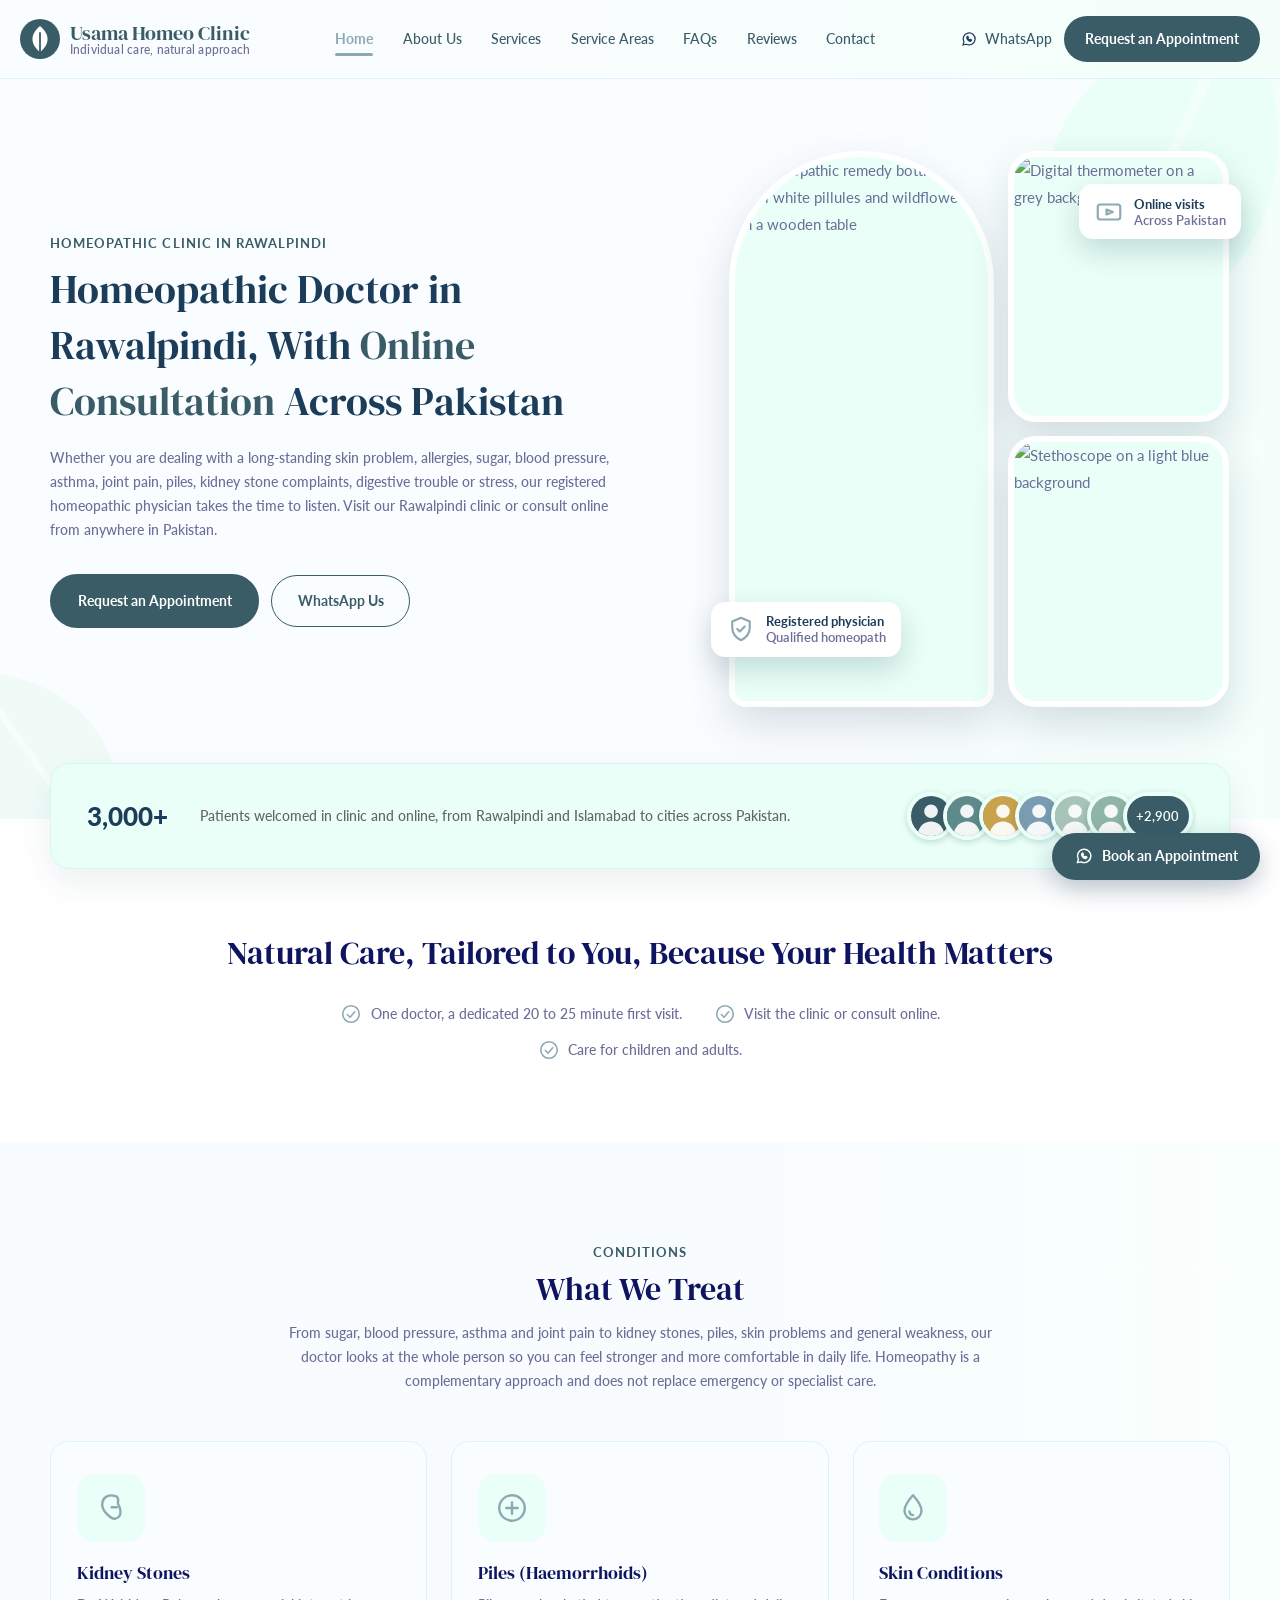
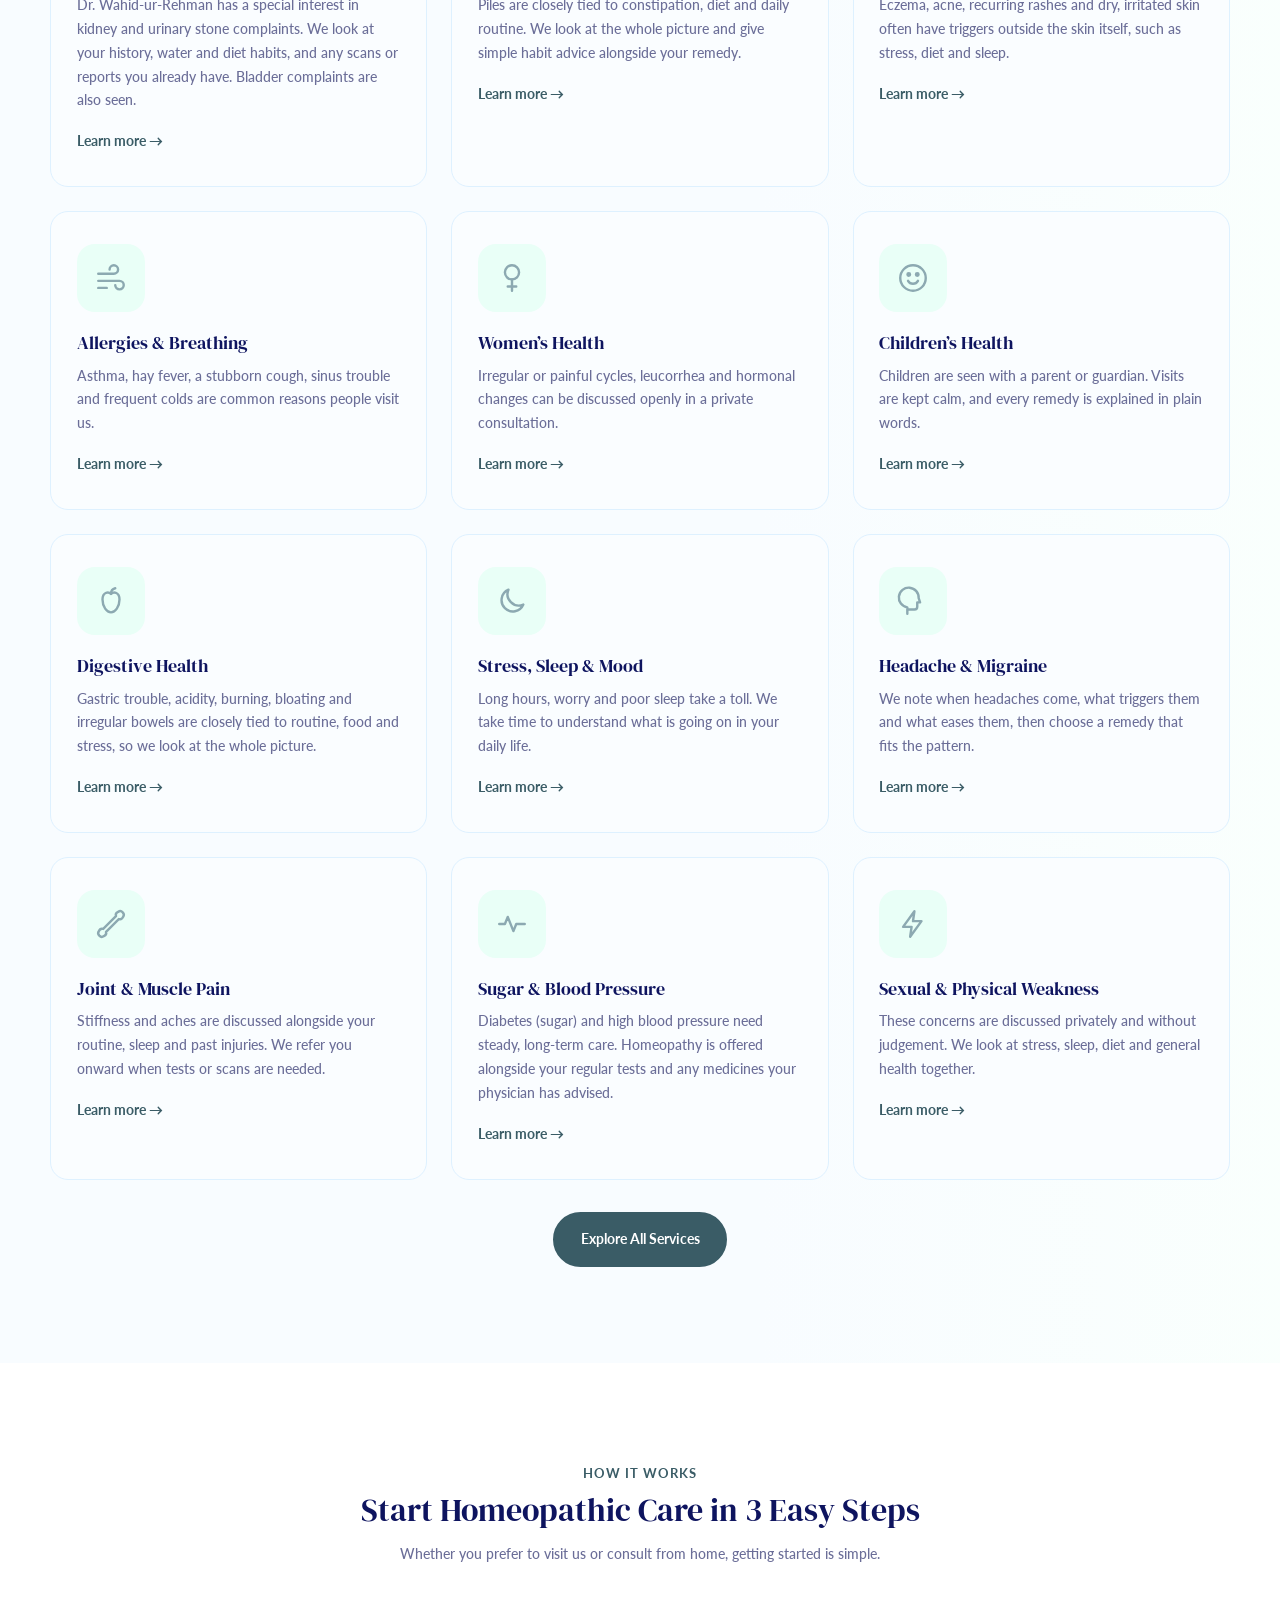
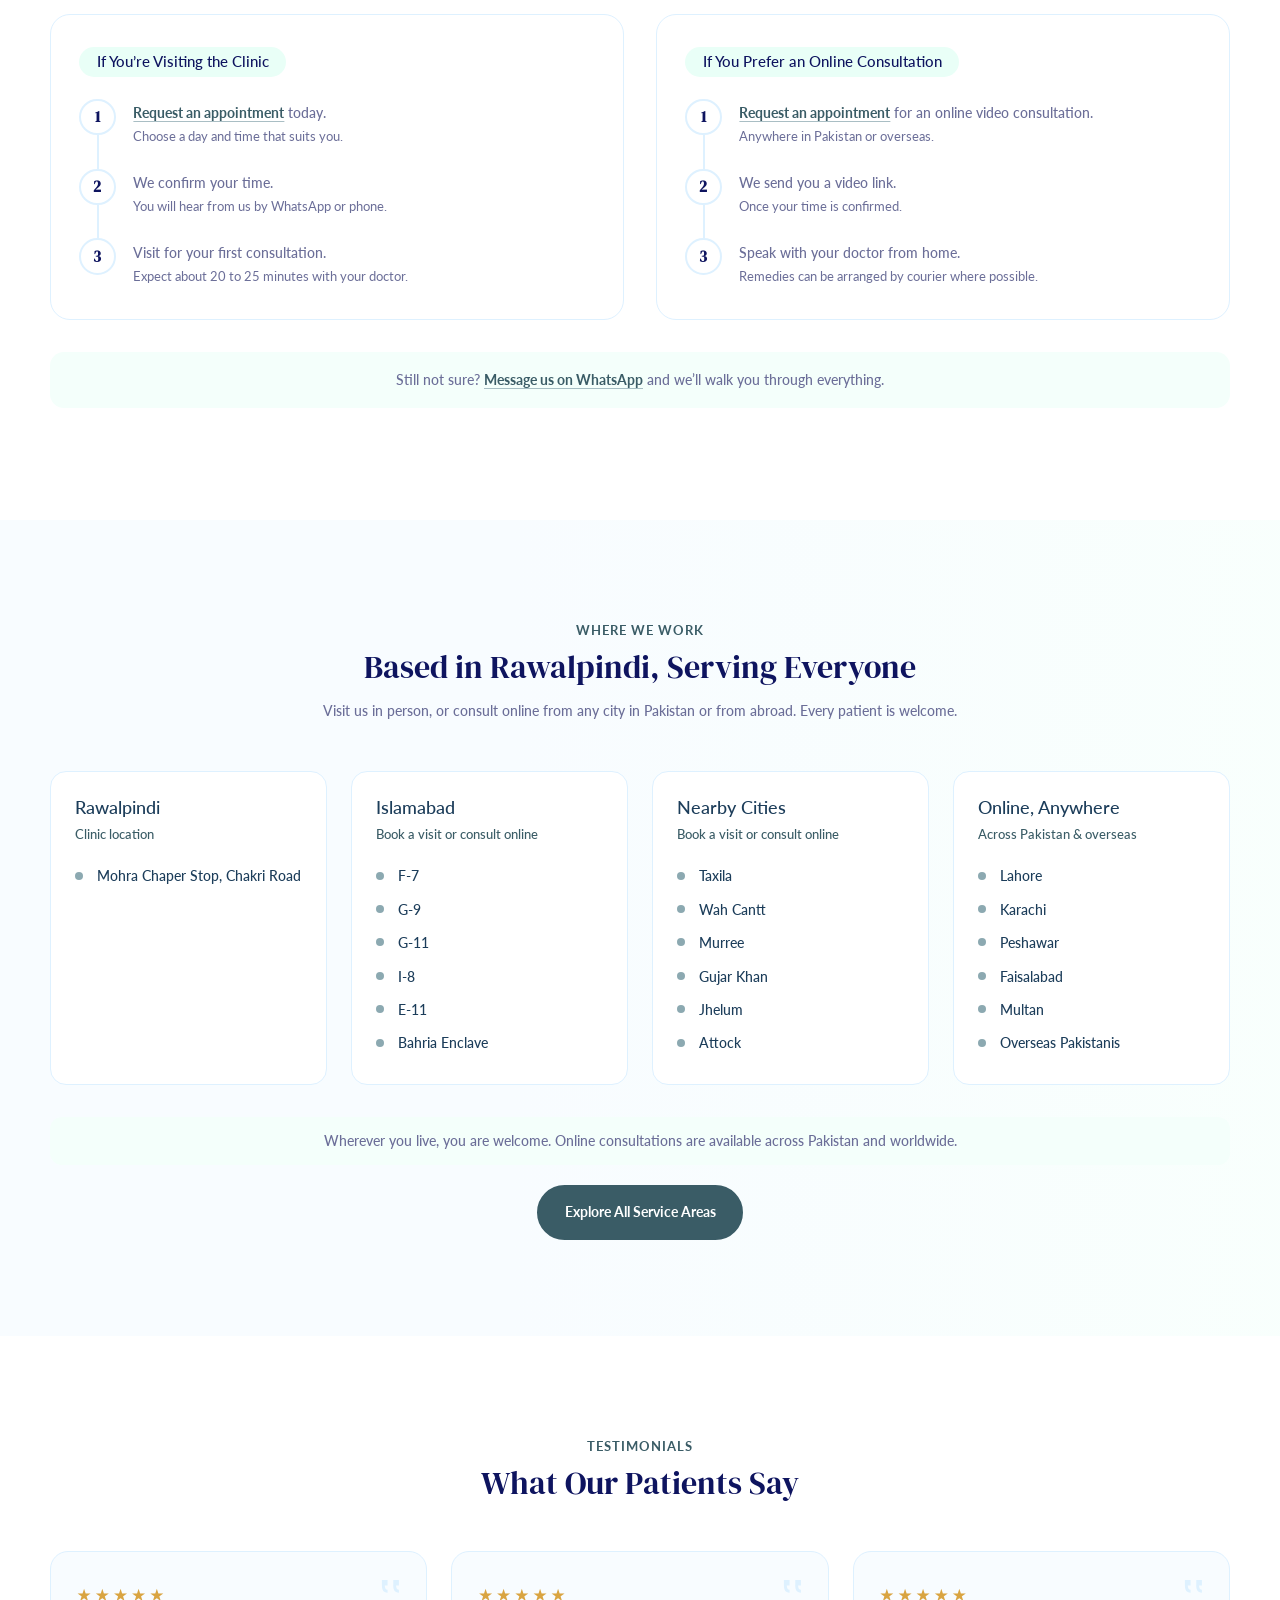
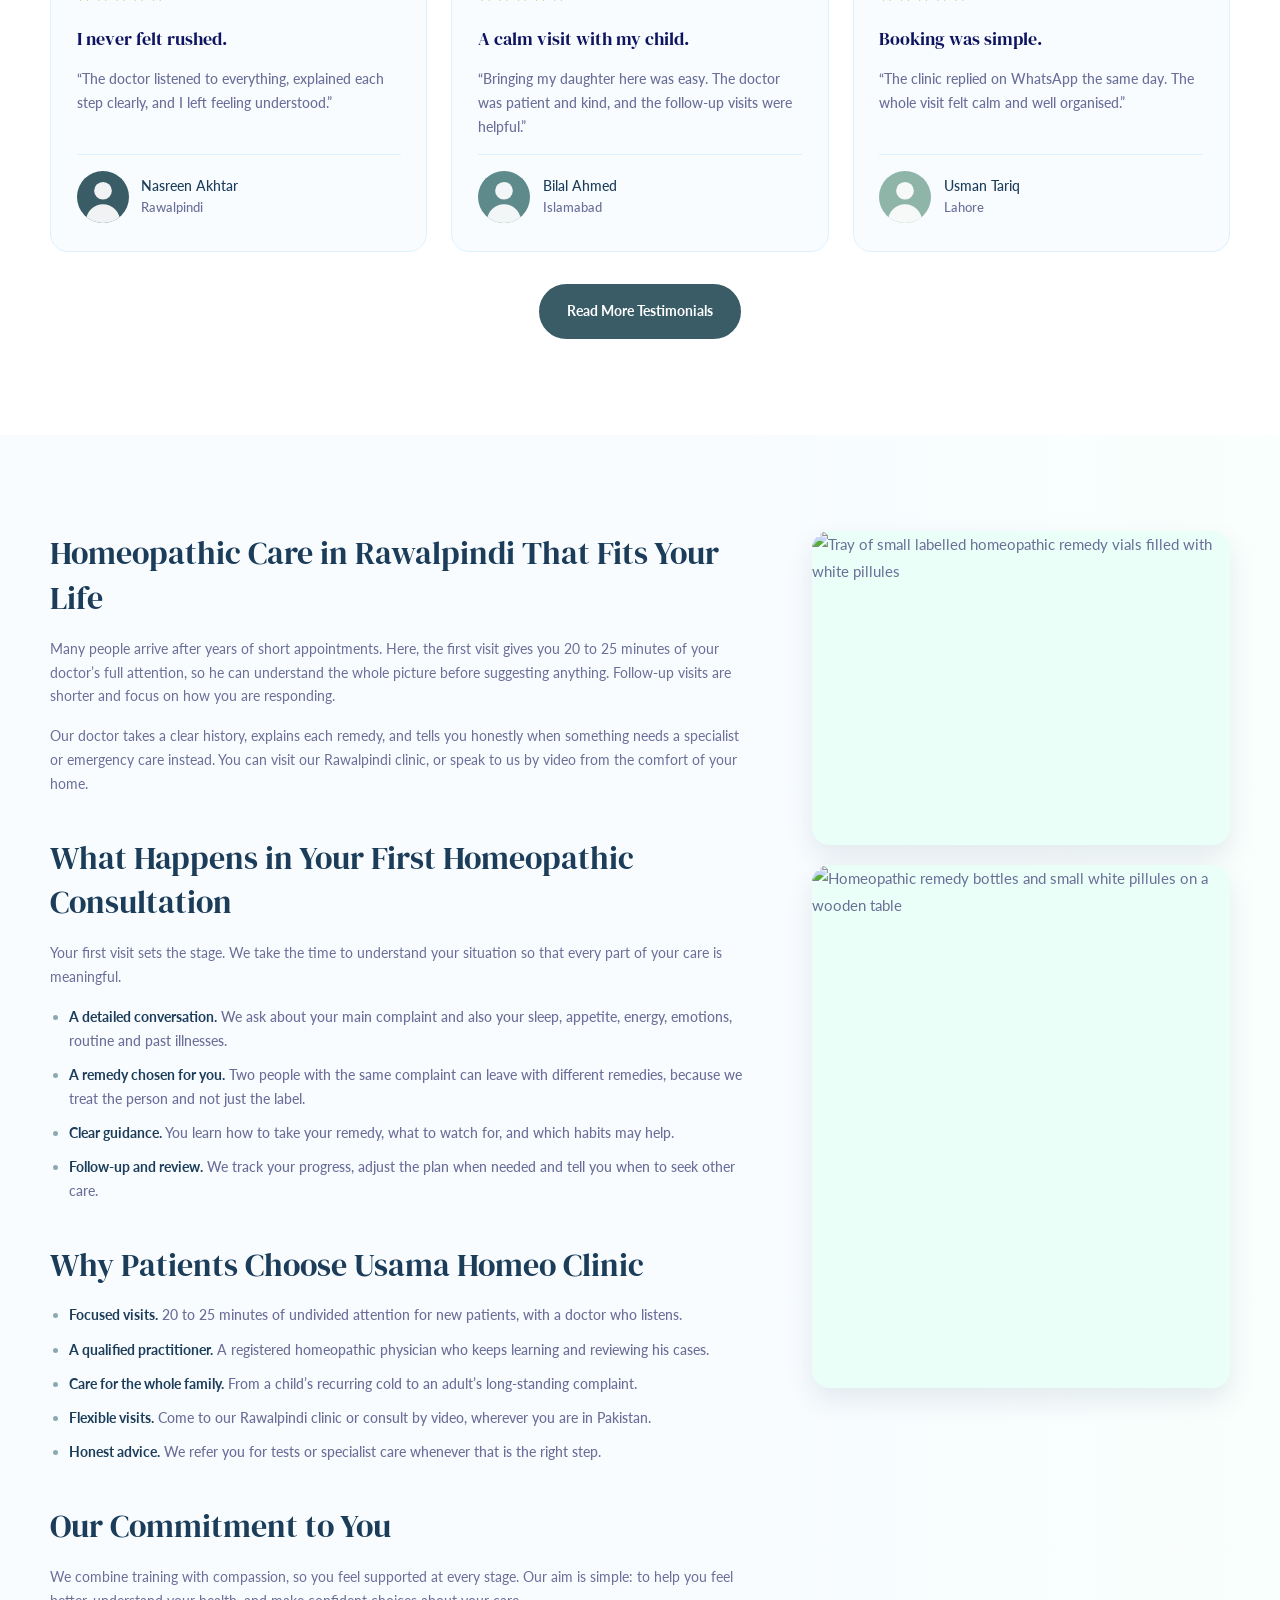
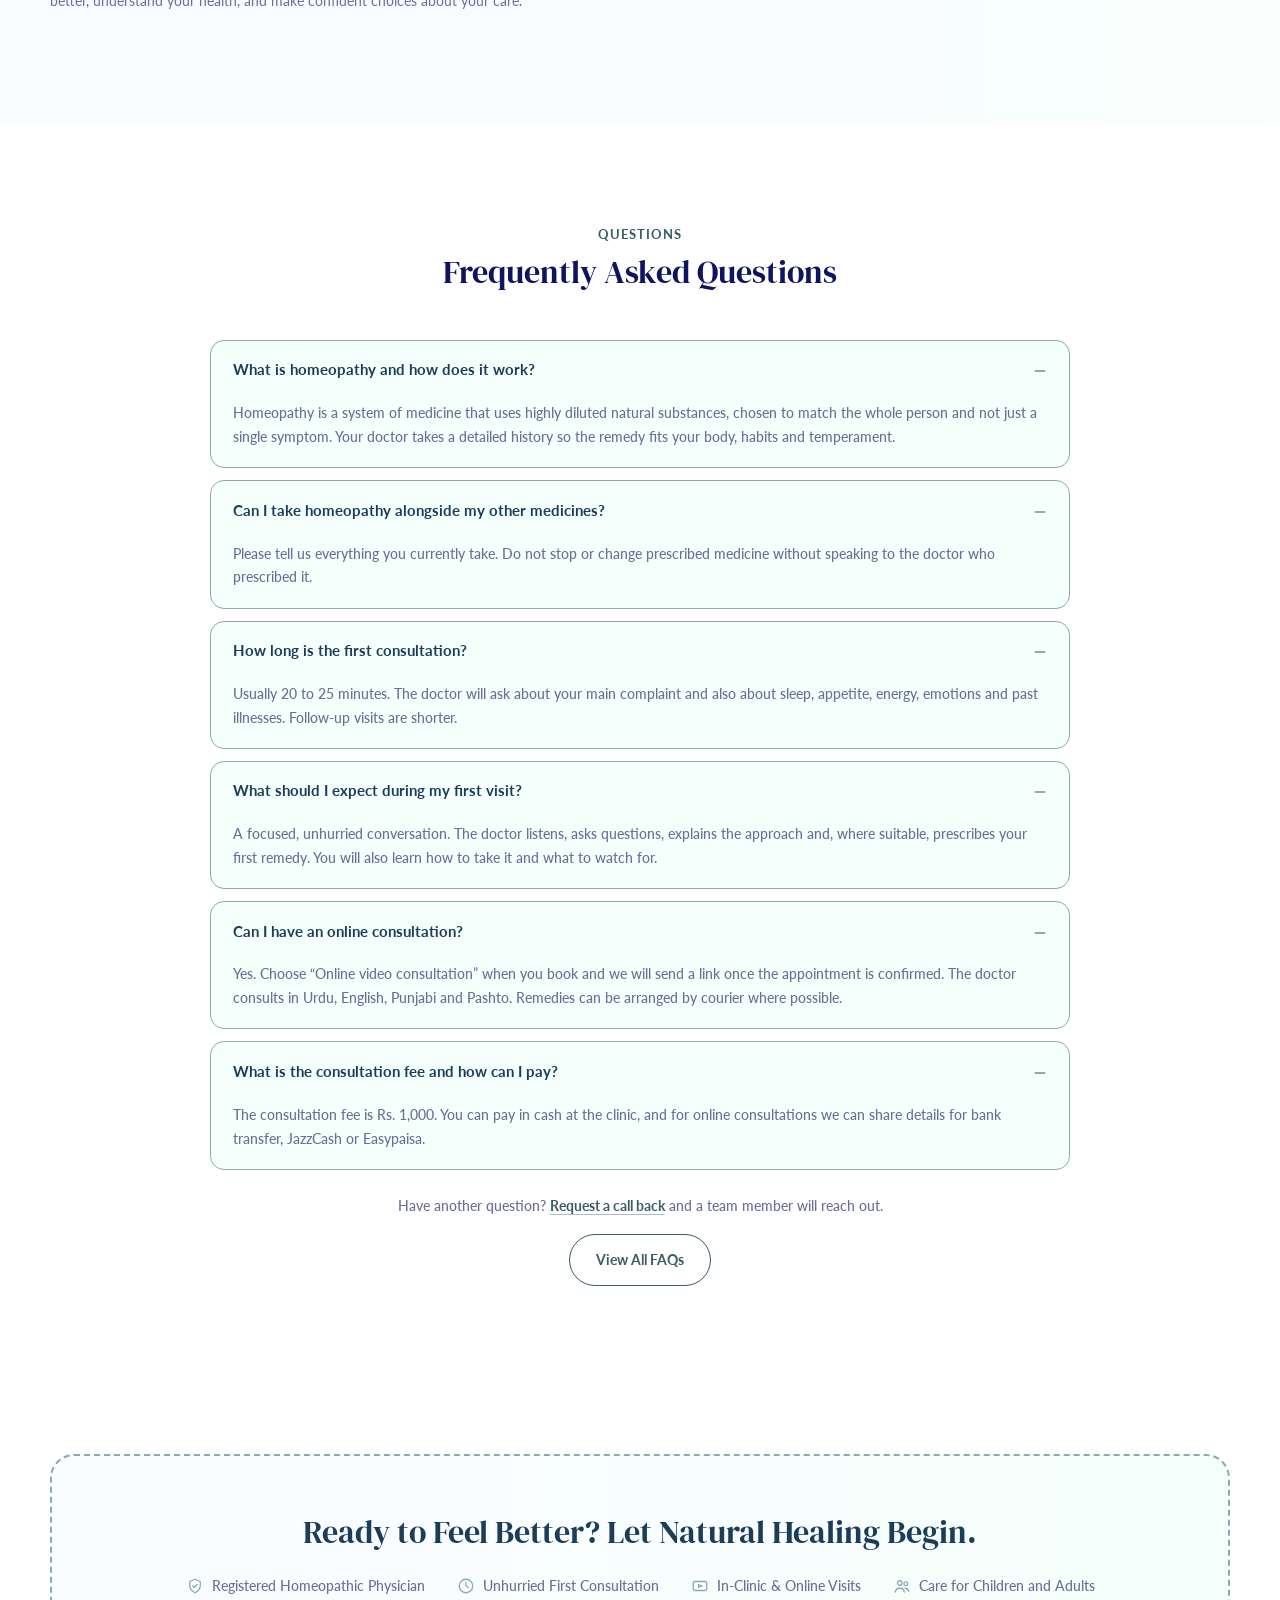
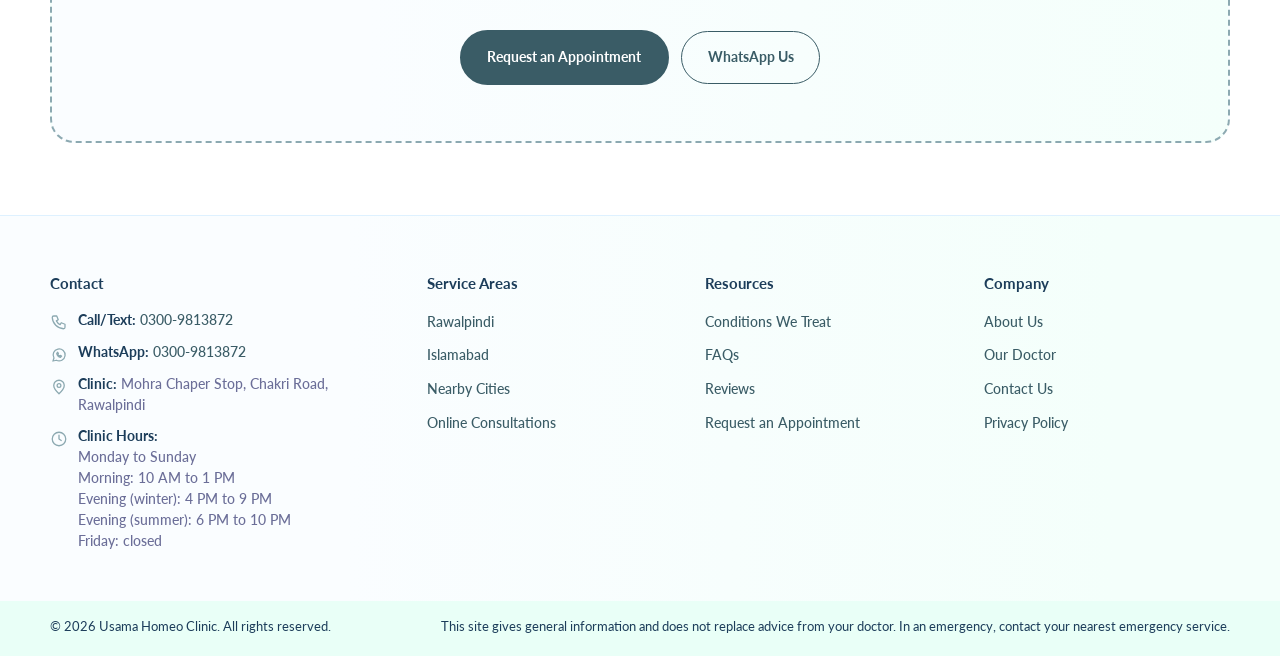
==== commit a0d38e7e: "Add privacy policy page and links; Request appointment title, meta and copy fixes Co-Authored-By: Cl" ====
--- a/index.html
+++ b/index.html
@@ -441,6 +441,7 @@
           <li><a href="/about">About Us</a></li>
           <li><a href="/about#doctors">Our Doctor</a></li>
           <li><a href="/contact">Contact Us</a></li>
+          <li><a href="/privacy">Privacy Policy</a></li>
         </ul>
       </div>
     </div>
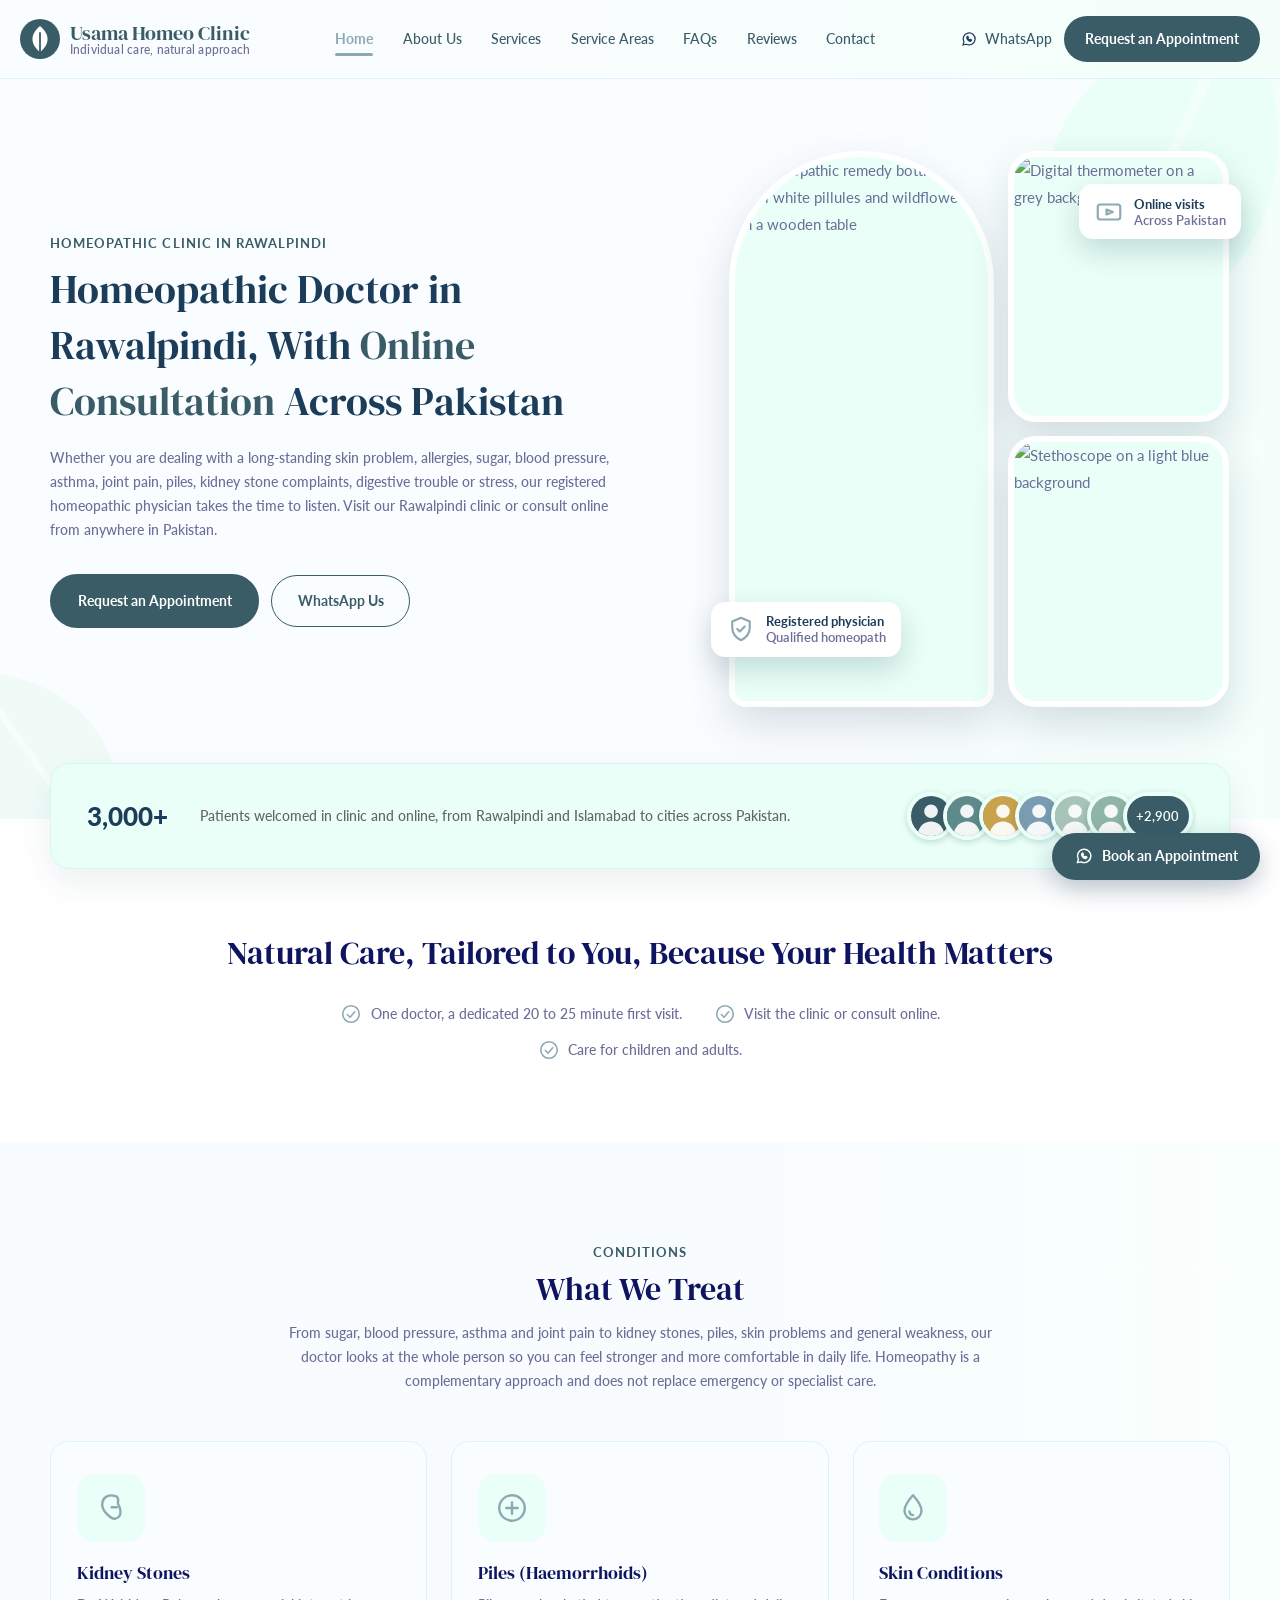
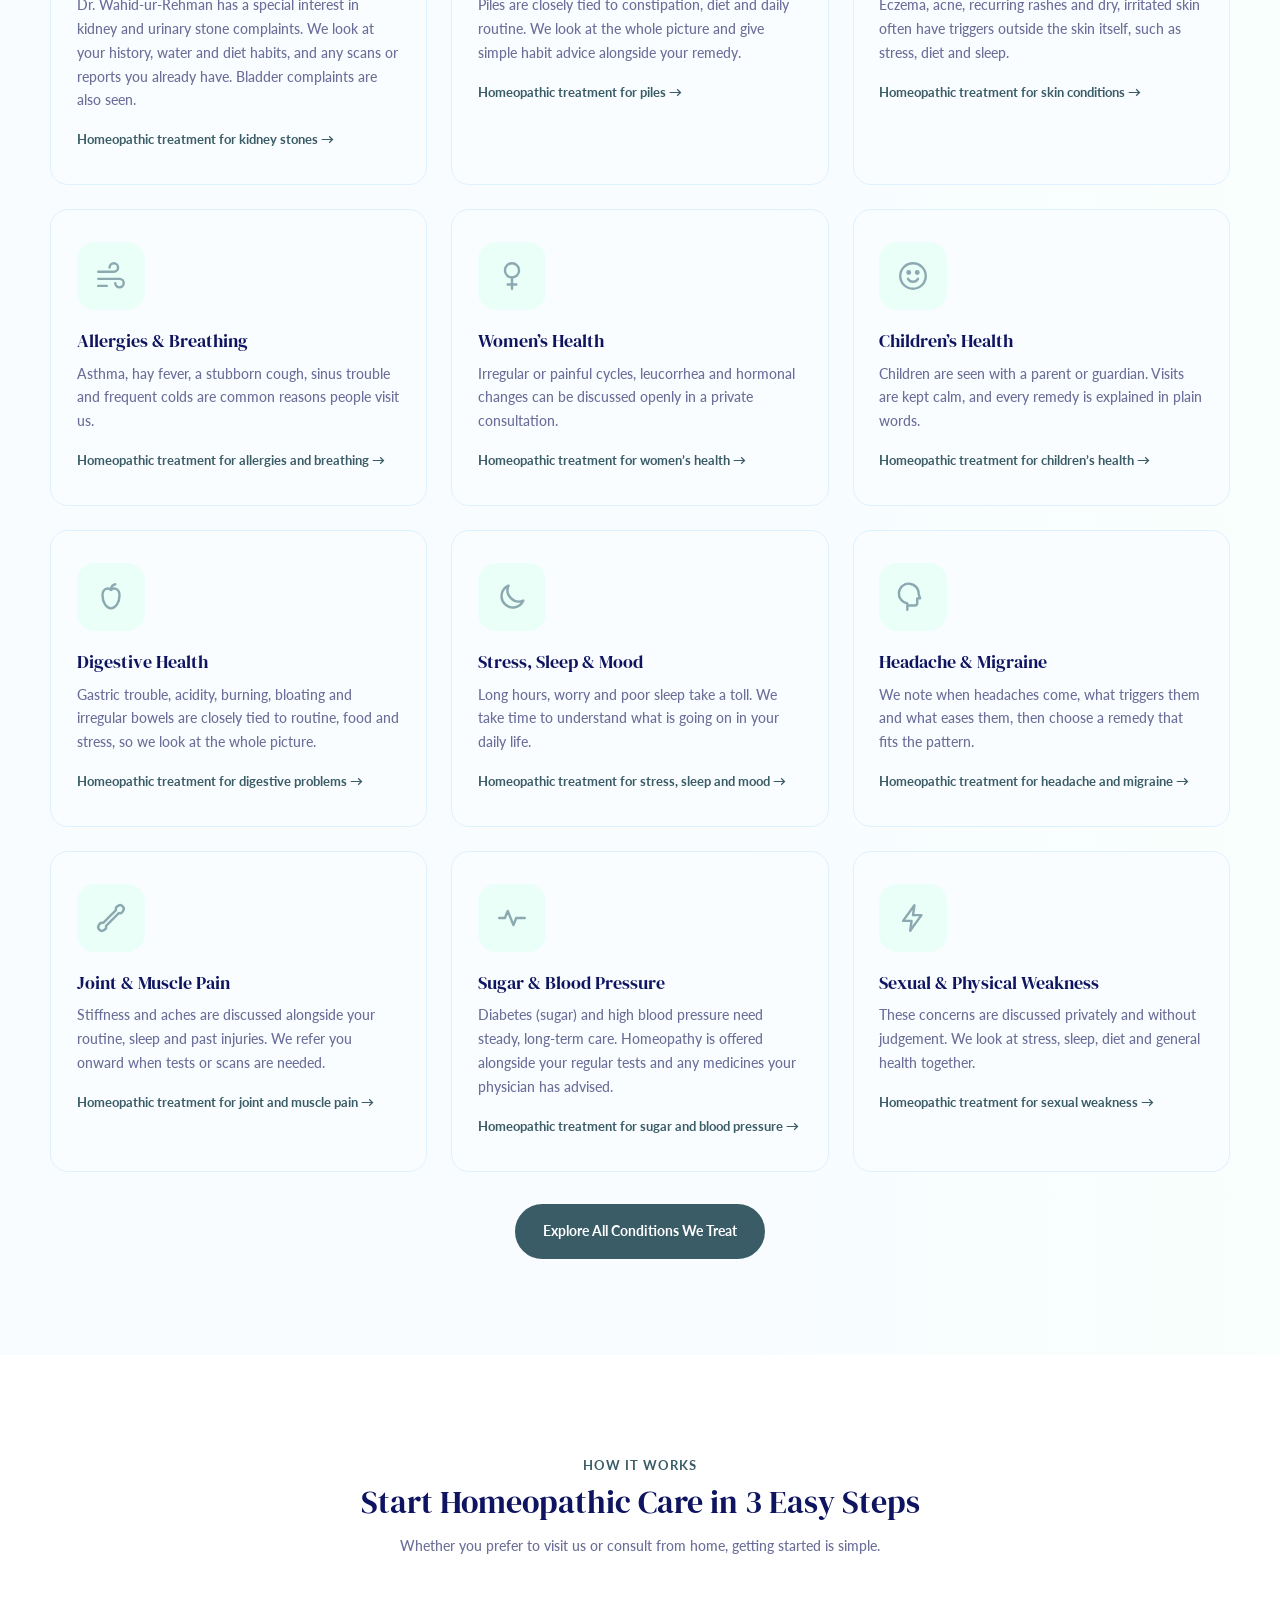
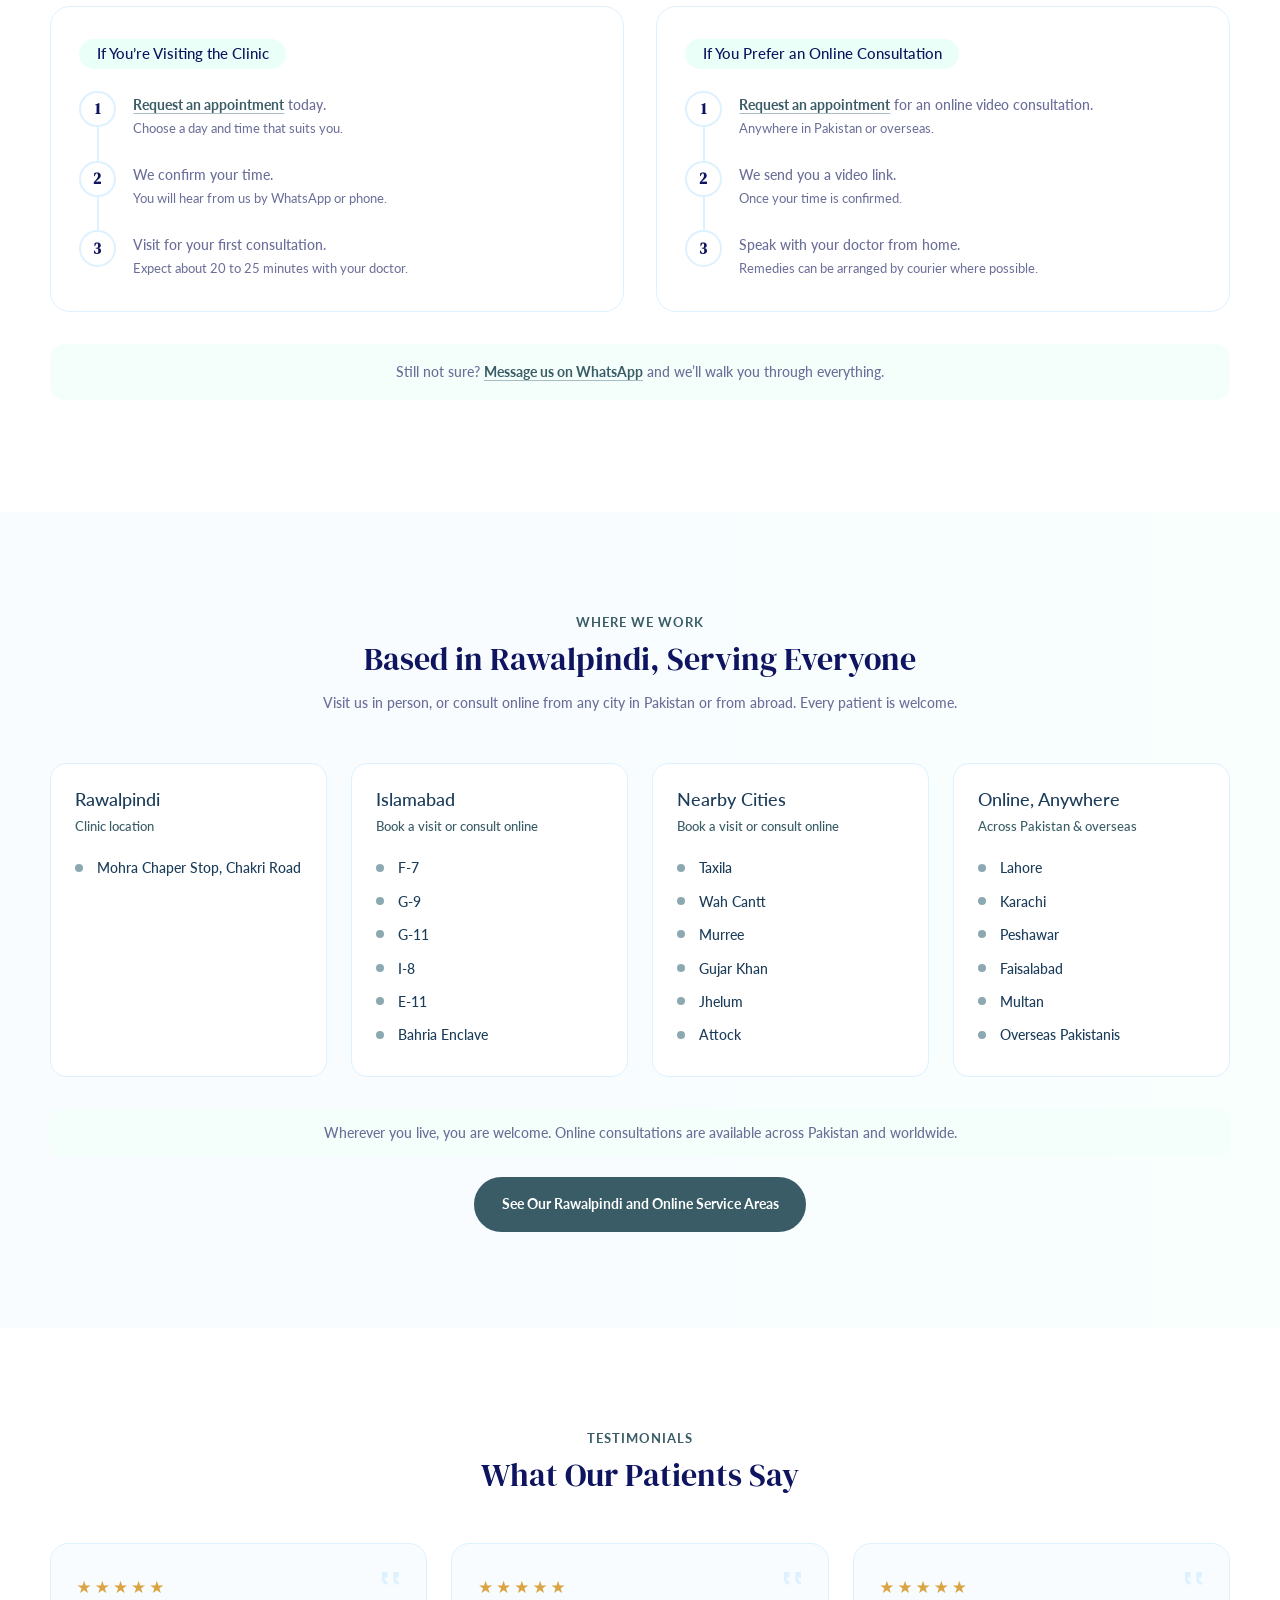
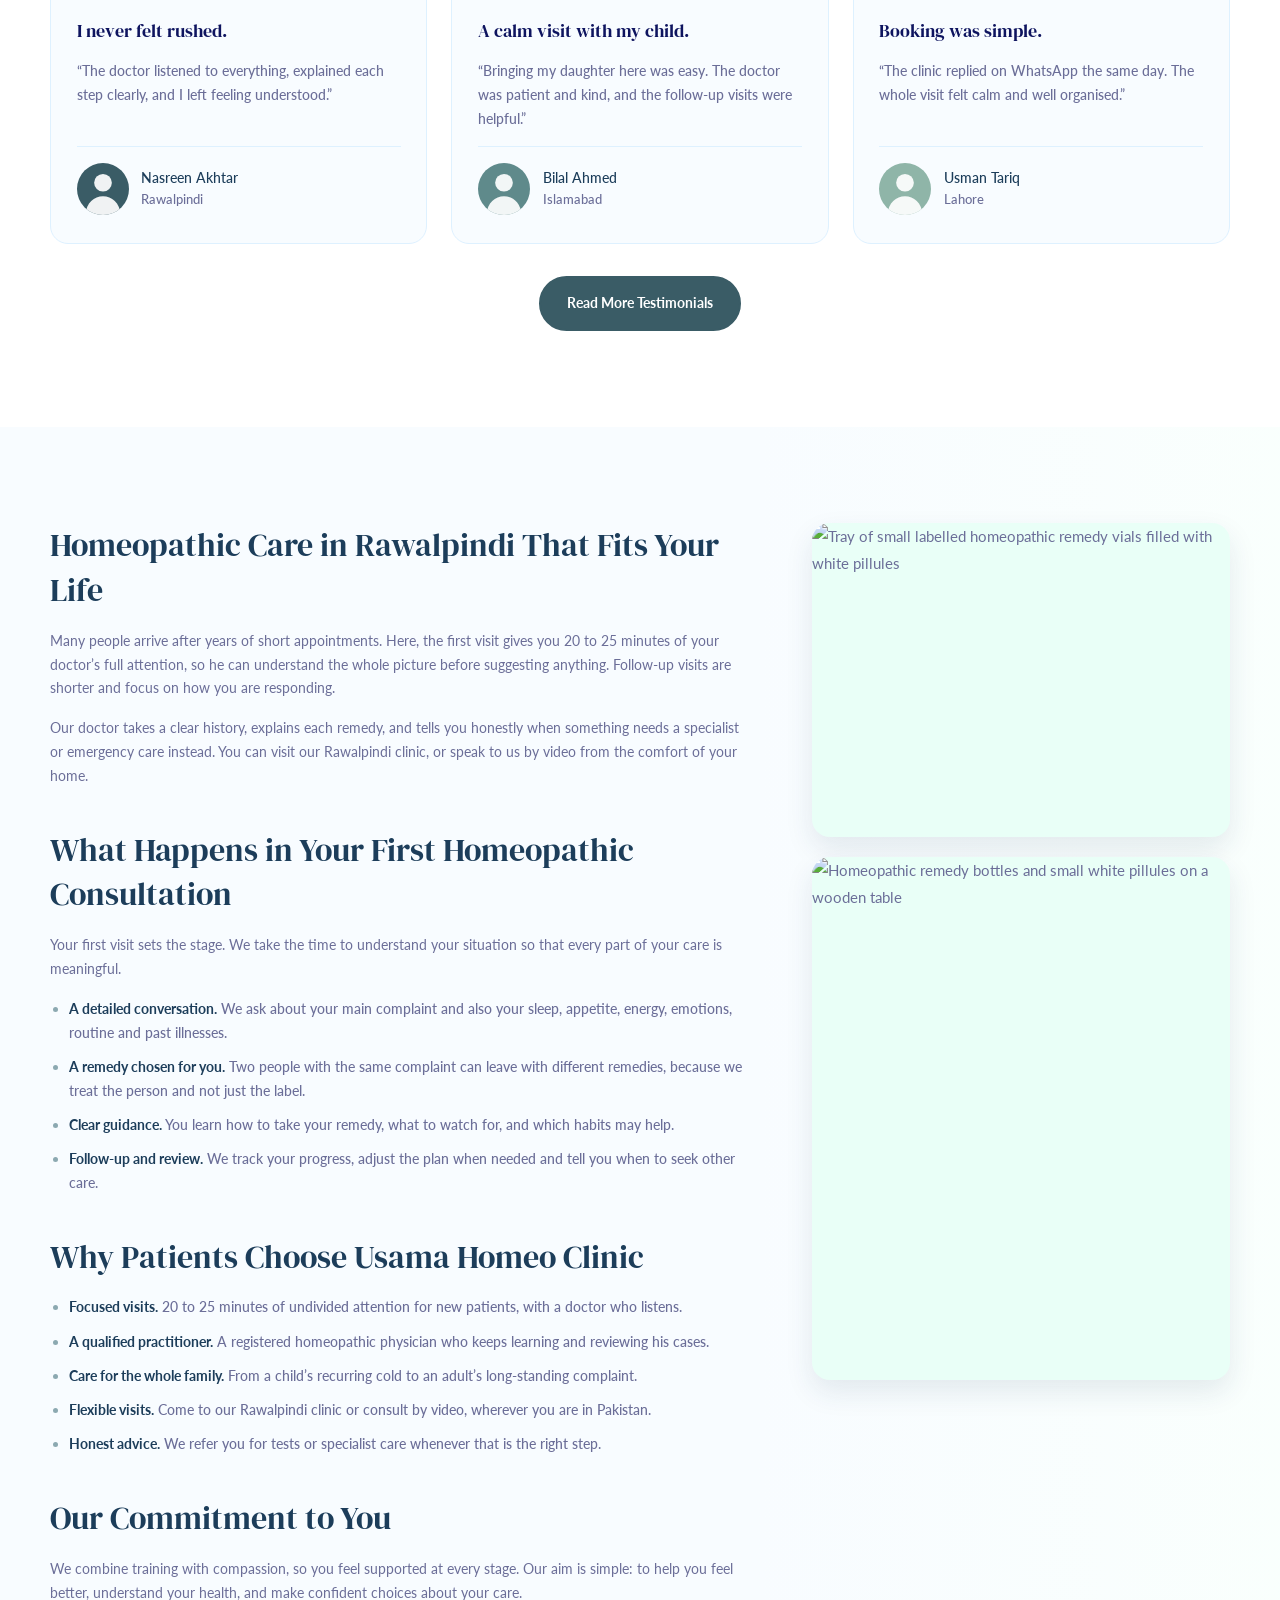
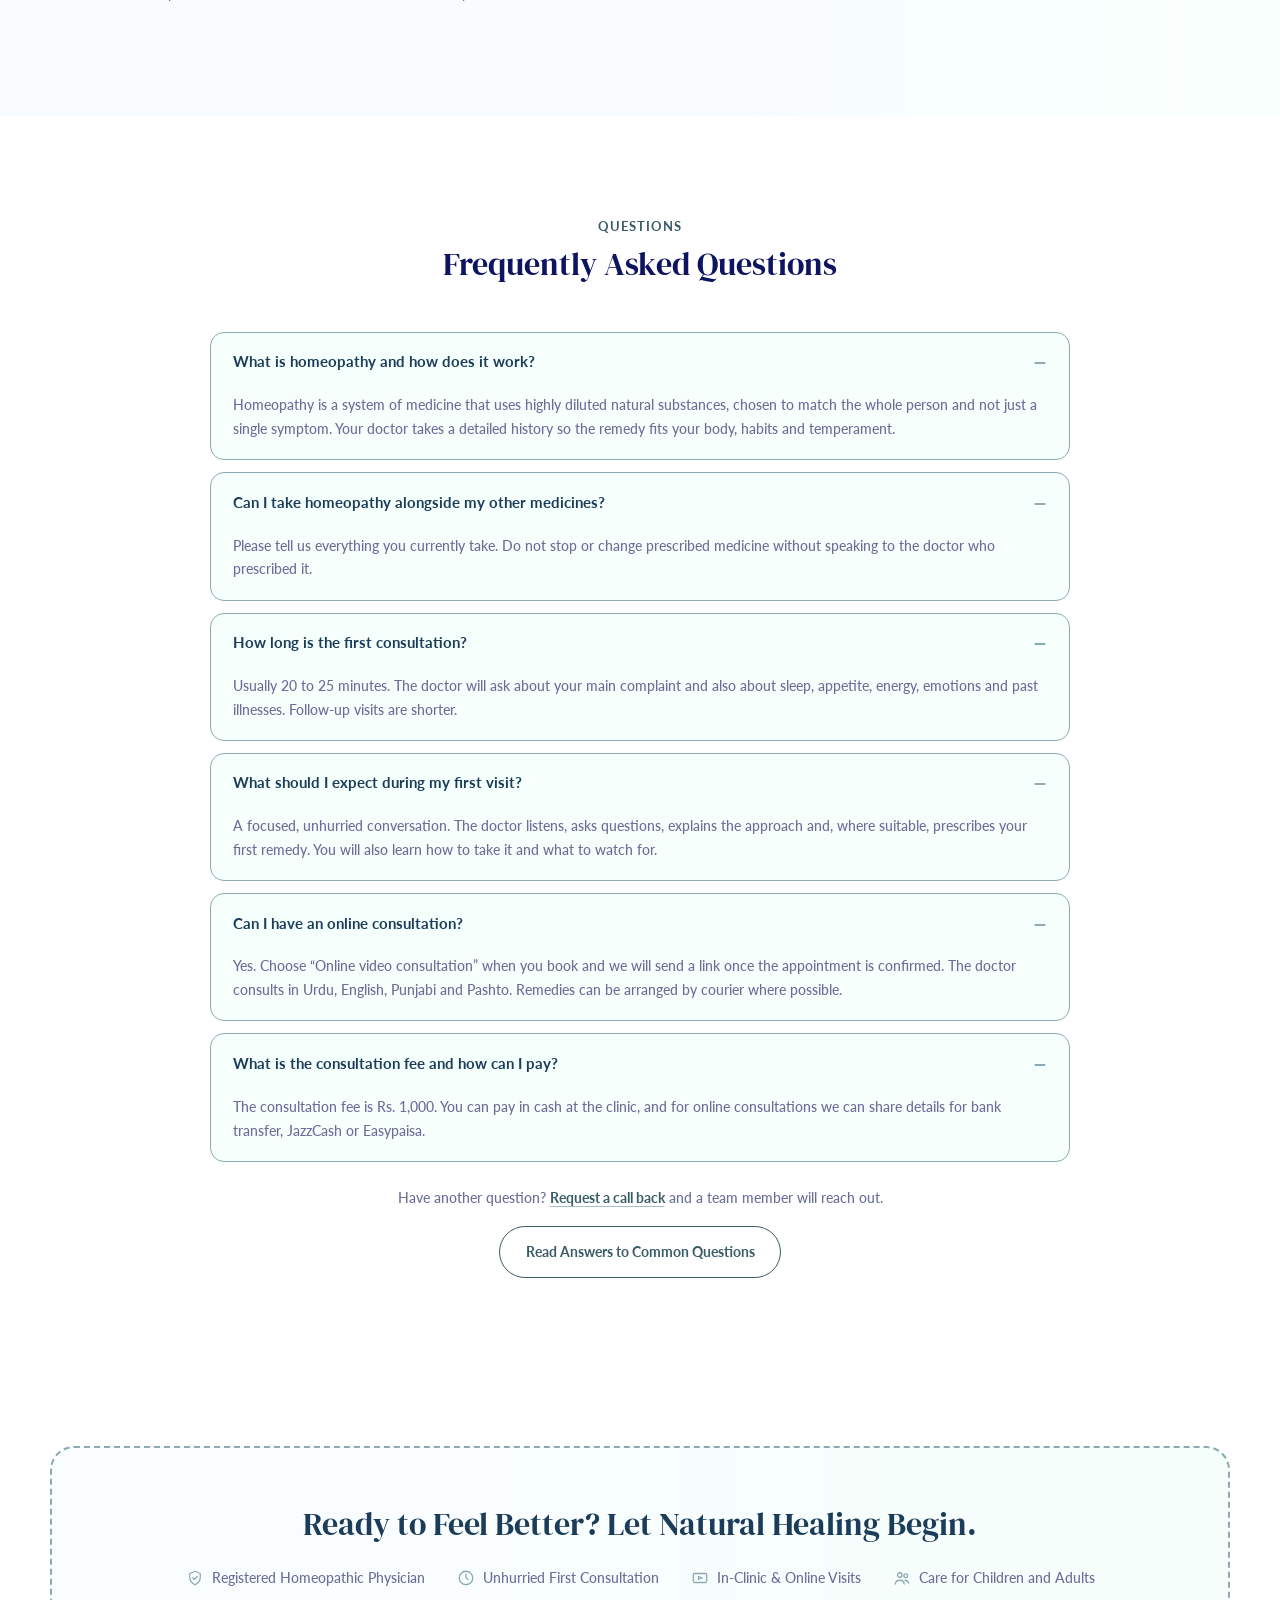
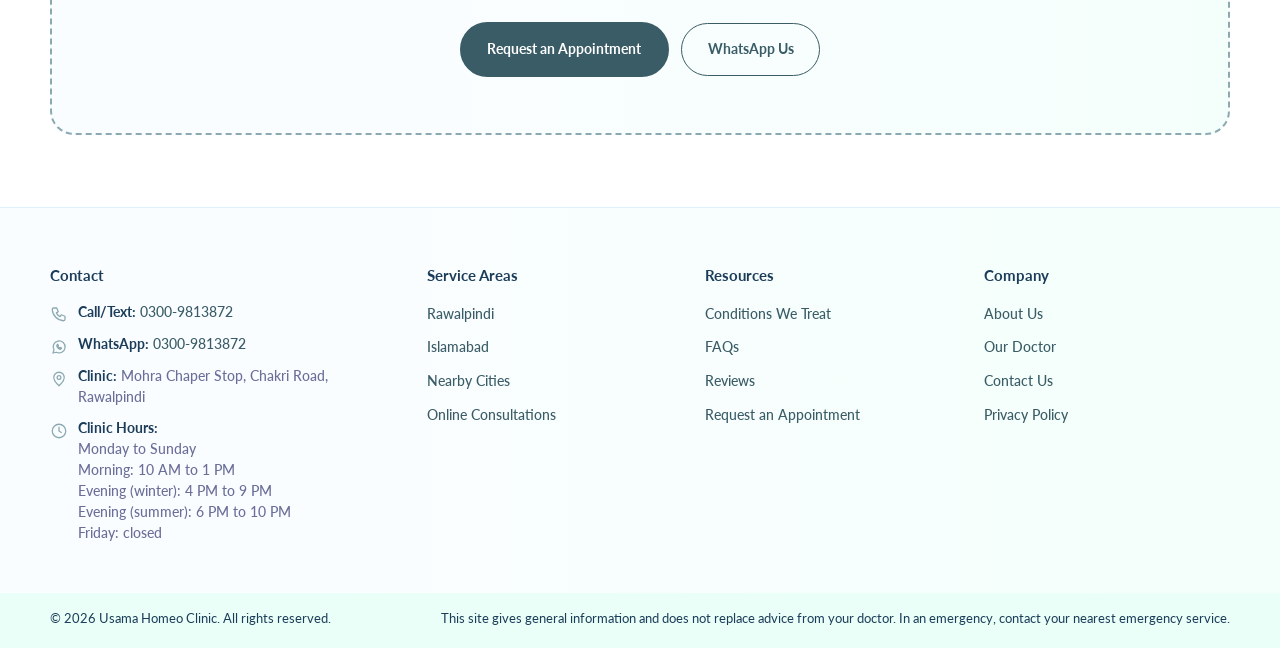
==== commit 11d244cb: "Descriptive anchor text on Home and Services; keep Home condition links on one line Co-Authored-By: " ====
--- a/index.html
+++ b/index.html
@@ -23,7 +23,7 @@
 <link rel="preconnect" href="https://fonts.gstatic.com" crossorigin>
 <link href="https://fonts.googleapis.com/css2?family=DM+Serif+Display&family=Lato:wght@400;700;900&display=swap" rel="stylesheet">
 <link rel="stylesheet" href="assets/css/style.css">
-<script type="application/ld+json">{"@context":"https://schema.org","@type":["MedicalBusiness","LocalBusiness"],"name":"Usama Homeo Clinic","description":"Homeopathic clinic in Rawalpindi with in-clinic and online consultations across Pakistan.","url":"https://usama-homeoclinic.pages.dev/","telephone":"+923009813872","medicalSpecialty":"Homeopathy","image":"https://usama-homeoclinic.pages.dev/assets/images/remedies-bottles.jpg","address":{"@type":"PostalAddress","streetAddress":"Mohra Chaper Stop, Chakri Road","addressLocality":"Rawalpindi","addressRegion":"Punjab","addressCountry":"PK"},"areaServed":["Rawalpindi","Islamabad","Pakistan"],"openingHoursSpecification":[{"@type":"OpeningHoursSpecification","name":"Morning: 10 AM to 1 PM","dayOfWeek":["Saturday","Sunday","Monday","Tuesday","Wednesday","Thursday"],"opens":"10:00","closes":"13:00"},{"@type":"OpeningHoursSpecification","name":"Evening (winter): 4 PM to 9 PM","dayOfWeek":["Saturday","Sunday","Monday","Tuesday","Wednesday","Thursday"],"opens":"16:00","closes":"21:00"},{"@type":"OpeningHoursSpecification","name":"Evening (summer): 6 PM to 10 PM","dayOfWeek":["Saturday","Sunday","Monday","Tuesday","Wednesday","Thursday"],"opens":"18:00","closes":"22:00"}]}</script>
+<script type="application/ld+json">{"@context":"https://schema.org","@type":["MedicalBusiness","LocalBusiness"],"@id":"https://usama-homeoclinic.pages.dev/#clinic","name":"Usama Homeo Clinic","description":"Homeopathic clinic in Rawalpindi with in-clinic and online consultations across Pakistan.","url":"https://usama-homeoclinic.pages.dev/","telephone":"+923009813872","medicalSpecialty":"Homeopathy","image":"https://usama-homeoclinic.pages.dev/assets/images/remedies-bottles.jpg","address":{"@type":"PostalAddress","streetAddress":"Mohra Chaper Stop, Chakri Road","addressLocality":"Rawalpindi","addressRegion":"Punjab","addressCountry":"PK"},"areaServed":["Rawalpindi","Islamabad","Pakistan"],"openingHoursSpecification":[{"@type":"OpeningHoursSpecification","name":"Morning: 10 AM to 1 PM","dayOfWeek":["Saturday","Sunday","Monday","Tuesday","Wednesday","Thursday"],"opens":"10:00","closes":"13:00"},{"@type":"OpeningHoursSpecification","name":"Evening (winter): 4 PM to 9 PM","dayOfWeek":["Saturday","Sunday","Monday","Tuesday","Wednesday","Thursday"],"opens":"16:00","closes":"21:00"},{"@type":"OpeningHoursSpecification","name":"Evening (summer): 6 PM to 10 PM","dayOfWeek":["Saturday","Sunday","Monday","Tuesday","Wednesday","Thursday"],"opens":"18:00","closes":"22:00"}],"hasMap":"https://www.google.com/maps/search/?api=1&query=Mohra+Chaper+Stop+Chakri+Road+Rawalpindi","sameAs":["https://wa.me/923009813872","https://www.google.com/maps/search/?api=1&query=Mohra+Chaper+Stop+Chakri+Road+Rawalpindi"],"priceRange":"Rs. 1,000"}</script>
 </head>
 <body>
 
@@ -134,76 +134,76 @@
           <div class="ico"><svg viewBox="0 0 24 24" fill="none" stroke="currentColor" stroke-width="1.7" stroke-linecap="round" stroke-linejoin="round" aria-hidden="true"><path d="M14.5 3.5c-3.2-1.2-7.500.3-8.500 4.200-1 3.800 1.200 6.800 3.300 8.800 1.600 1.500 3.200 3.500 5.900 3 3-.600 4.200-3.500 3.200-7-.500-1.800-1.500-2.500-1.500-4.200 0-1.600.800-2.400-.700-4.300z"/><path d="M12.500 11.500h3.500"/></svg></div>
           <h3>Kidney Stones</h3>
           <p>Dr. Wahid-ur-Rehman has a special interest in kidney and urinary stone complaints. We look at your history, water and diet habits, and any scans or reports you already have. Bladder complaints are also seen.</p>
-          <a class="more" href="/services#kidney-stones">Learn more &rarr;</a>
+          <a class="more more--one" href="/services#kidney-stones">Homeopathic treatment for kidney stones &rarr;</a>
         </article>
         <article class="card">
           <div class="ico"><svg viewBox="0 0 24 24" fill="none" stroke="currentColor" stroke-width="1.7" stroke-linecap="round" stroke-linejoin="round" aria-hidden="true"><circle cx="12" cy="12" r="9"/><path d="M12 8v8M8 12h8"/></svg></div>
           <h3>Piles (Haemorrhoids)</h3>
           <p>Piles are closely tied to constipation, diet and daily routine. We look at the whole picture and give simple habit advice alongside your remedy.</p>
-          <a class="more" href="/services#piles-haemorrhoids">Learn more &rarr;</a>
+          <a class="more more--one" href="/services#piles-haemorrhoids">Homeopathic treatment for piles &rarr;</a>
         </article>
         <article class="card">
           <div class="ico"><svg viewBox="0 0 24 24" fill="none" stroke="currentColor" stroke-width="1.7" stroke-linecap="round" stroke-linejoin="round" aria-hidden="true"><path d="M12 3s6 6.5 6 11a6 6 0 0 1-12 0c0-4.5 6-11 6-11z"/><path d="M9.5 14.5a2.5 2.5 0 0 0 2.5 2.5"/></svg></div>
           <h3>Skin Conditions</h3>
           <p>Eczema, acne, recurring rashes and dry, irritated skin often have triggers outside the skin itself, such as stress, diet and sleep.</p>
-          <a class="more" href="/services#skin-conditions">Learn more &rarr;</a>
+          <a class="more more--one" href="/services#skin-conditions">Homeopathic treatment for skin conditions &rarr;</a>
         </article>
         <article class="card">
           <div class="ico"><svg viewBox="0 0 24 24" fill="none" stroke="currentColor" stroke-width="1.7" stroke-linecap="round" stroke-linejoin="round" aria-hidden="true"><path d="M3 9h11a3 3 0 1 0-3-3"/><path d="M3 14h15a3 3 0 1 1-3 3"/><path d="M3 19h6"/></svg></div>
           <h3>Allergies & Breathing</h3>
           <p>Asthma, hay fever, a stubborn cough, sinus trouble and frequent colds are common reasons people visit us.</p>
-          <a class="more" href="/services#allergies-and-breathing">Learn more &rarr;</a>
+          <a class="more more--one" href="/services#allergies-and-breathing">Homeopathic treatment for allergies and breathing &rarr;</a>
         </article>
         <article class="card">
           <div class="ico"><svg viewBox="0 0 24 24" fill="none" stroke="currentColor" stroke-width="1.7" stroke-linecap="round" stroke-linejoin="round" aria-hidden="true"><circle cx="12" cy="8" r="5"/><path d="M12 13v8M9 18h6"/></svg></div>
           <h3>Women’s Health</h3>
           <p>Irregular or painful cycles, leucorrhea and hormonal changes can be discussed openly in a private consultation.</p>
-          <a class="more" href="/services#women-s-health">Learn more &rarr;</a>
+          <a class="more more--one" href="/services#women-s-health">Homeopathic treatment for women’s health &rarr;</a>
         </article>
         <article class="card">
           <div class="ico"><svg viewBox="0 0 24 24" fill="none" stroke="currentColor" stroke-width="1.7" stroke-linecap="round" stroke-linejoin="round" aria-hidden="true"><circle cx="12" cy="12" r="9"/><path d="M8.5 14a4 4 0 0 0 7 0"/><circle cx="9" cy="9.5" r="0.9" fill="currentColor"/><circle cx="15" cy="9.5" r="0.9" fill="currentColor"/></svg></div>
           <h3>Children’s Health</h3>
           <p>Children are seen with a parent or guardian. Visits are kept calm, and every remedy is explained in plain words.</p>
-          <a class="more" href="/services#children-s-health">Learn more &rarr;</a>
+          <a class="more more--one" href="/services#children-s-health">Homeopathic treatment for children’s health &rarr;</a>
         </article>
         <article class="card">
           <div class="ico"><svg viewBox="0 0 24 24" fill="none" stroke="currentColor" stroke-width="1.7" stroke-linecap="round" stroke-linejoin="round" aria-hidden="true"><path d="M12 7c-2-2-6-1-6 4 0 5 3 9 6 9s6-4 6-9c0-5-4-6-6-4z"/><path d="M12 7c0-2 1-3.5 3-4"/></svg></div>
           <h3>Digestive Health</h3>
           <p>Gastric trouble, acidity, burning, bloating and irregular bowels are closely tied to routine, food and stress, so we look at the whole picture.</p>
-          <a class="more" href="/services#digestive-health">Learn more &rarr;</a>
+          <a class="more more--one" href="/services#digestive-health">Homeopathic treatment for digestive problems &rarr;</a>
         </article>
         <article class="card">
           <div class="ico"><svg viewBox="0 0 24 24" fill="none" stroke="currentColor" stroke-width="1.7" stroke-linecap="round" stroke-linejoin="round" aria-hidden="true"><path d="M20 14.5A8 8 0 0 1 9.5 4 8 8 0 1 0 20 14.5z"/></svg></div>
           <h3>Stress, Sleep & Mood</h3>
           <p>Long hours, worry and poor sleep take a toll. We take time to understand what is going on in your daily life.</p>
-          <a class="more" href="/services#stress-sleep-and-mood">Learn more &rarr;</a>
+          <a class="more more--one" href="/services#stress-sleep-and-mood">Homeopathic treatment for stress, sleep and mood &rarr;</a>
         </article>
         <article class="card">
           <div class="ico"><svg viewBox="0 0 24 24" fill="none" stroke="currentColor" stroke-width="1.7" stroke-linecap="round" stroke-linejoin="round" aria-hidden="true"><path d="M8 21v-4.5a7 7 0 1 1 8-6.5l1 3h-2v3a2 2 0 0 1-2 2H8z"/></svg></div>
           <h3>Headache & Migraine</h3>
           <p>We note when headaches come, what triggers them and what eases them, then choose a remedy that fits the pattern.</p>
-          <a class="more" href="/services#headache-and-migraine">Learn more &rarr;</a>
+          <a class="more more--one" href="/services#headache-and-migraine">Homeopathic treatment for headache and migraine &rarr;</a>
         </article>
         <article class="card">
           <div class="ico"><svg viewBox="0 0 24 24" fill="none" stroke="currentColor" stroke-width="1.7" stroke-linecap="round" stroke-linejoin="round" aria-hidden="true"><path d="M17 3.5a2.5 2.5 0 0 1 3.5 3.5 2.5 2.5 0 0 1-3 1.5L8.5 17.5A2.5 2.5 0 0 1 7 20.5 2.5 2.5 0 0 1 3.5 17a2.5 2.5 0 0 1 3-1.5L15.5 6.5A2.5 2.5 0 0 1 17 3.5z"/></svg></div>
           <h3>Joint & Muscle Pain</h3>
           <p>Stiffness and aches are discussed alongside your routine, sleep and past injuries. We refer you onward when tests or scans are needed.</p>
-          <a class="more" href="/services#joint-and-muscle-pain">Learn more &rarr;</a>
+          <a class="more more--one" href="/services#joint-and-muscle-pain">Homeopathic treatment for joint and muscle pain &rarr;</a>
         </article>
         <article class="card">
           <div class="ico"><svg viewBox="0 0 24 24" fill="none" stroke="currentColor" stroke-width="1.7" stroke-linecap="round" stroke-linejoin="round" aria-hidden="true"><path d="M3 12h4l2-5 4 10 2-5h6"/></svg></div>
           <h3>Sugar & Blood Pressure</h3>
           <p>Diabetes (sugar) and high blood pressure need steady, long-term care. Homeopathy is offered alongside your regular tests and any medicines your physician has advised.</p>
-          <a class="more" href="/services#sugar-and-blood-pressure">Learn more &rarr;</a>
+          <a class="more more--one" href="/services#sugar-and-blood-pressure">Homeopathic treatment for sugar and blood pressure &rarr;</a>
         </article>
         <article class="card">
           <div class="ico"><svg viewBox="0 0 24 24" fill="none" stroke="currentColor" stroke-width="1.7" stroke-linecap="round" stroke-linejoin="round" aria-hidden="true"><path d="M13 3L5 14h6l-1 7 8-11h-6l1-7z"/></svg></div>
           <h3>Sexual & Physical Weakness</h3>
           <p>These concerns are discussed privately and without judgement. We look at stress, sleep, diet and general health together.</p>
-          <a class="more" href="/services#sexual-and-physical-weakness">Learn more &rarr;</a>
-        </article>
-      </div>
-      <div class="btn-row center mt"><a class="btn" href="/services">Explore All Services</a></div>
+          <a class="more more--one" href="/services#sexual-and-physical-weakness">Homeopathic treatment for sexual weakness &rarr;</a>
+        </article>
+      </div>
+      <div class="btn-row center mt"><a class="btn" href="/services">Explore All Conditions We Treat</a></div>
     </div>
   </section>
 
@@ -268,7 +268,7 @@
         </article>
       </div>
       <p class="note-line">Wherever you live, you are welcome. Online consultations are available across Pakistan and worldwide.</p>
-      <div class="btn-row center"><a class="btn" href="/service-areas">Explore All Service Areas</a></div>
+      <div class="btn-row center"><a class="btn" href="/service-areas">See Our Rawalpindi and Online Service Areas</a></div>
     </div>
   </section>
 
@@ -384,7 +384,7 @@
           <p>The consultation fee is Rs. 1,000. You can pay in cash at the clinic, and for online consultations we can share details for bank transfer, JazzCash or Easypaisa.</p>
         </details>
         <p class="faq-foot">Have another question? <a href="/request-an-appointment#callback">Request a call back</a> and a team member will reach out.</p>
-        <div class="btn-row center"><a class="btn btn--outline" href="/faqs">View All FAQs</a></div>
+        <div class="btn-row center"><a class="btn btn--outline" href="/faqs">Read Answers to Common Questions</a></div>
       </div>
     </div>
   </section>
--- a/assets/css/style.css
+++ b/assets/css/style.css
@@ -1072,3 +1072,12 @@
 p.crumbs, p.crumbs a { line-height: 1.5 !important; }
 .area h3 a, .area h3 a:visited { font-size: inherit !important; }
 .control .prefix { font-size: 14px !important; }
+
+/* Reviewer byline (hero) */
+.page-hero p.byline { margin-top: 0.9rem; font-size: 0.92rem; line-height: 1.6; }
+.byline a { color: inherit; text-decoration: underline; text-underline-offset: 3px; transition: color 0.2s ease, text-decoration-color 0.2s ease; }
+.byline a:hover, .byline a:focus-visible { color: var(--teal-dark); text-decoration-thickness: 2px; }
+
+/* Home condition cards: keep the descriptive link on one line */
+main .card .more.more--one { font-size: 13px !important; }
+@media (min-width: 1024px) { main .card .more.more--one { white-space: nowrap; } }
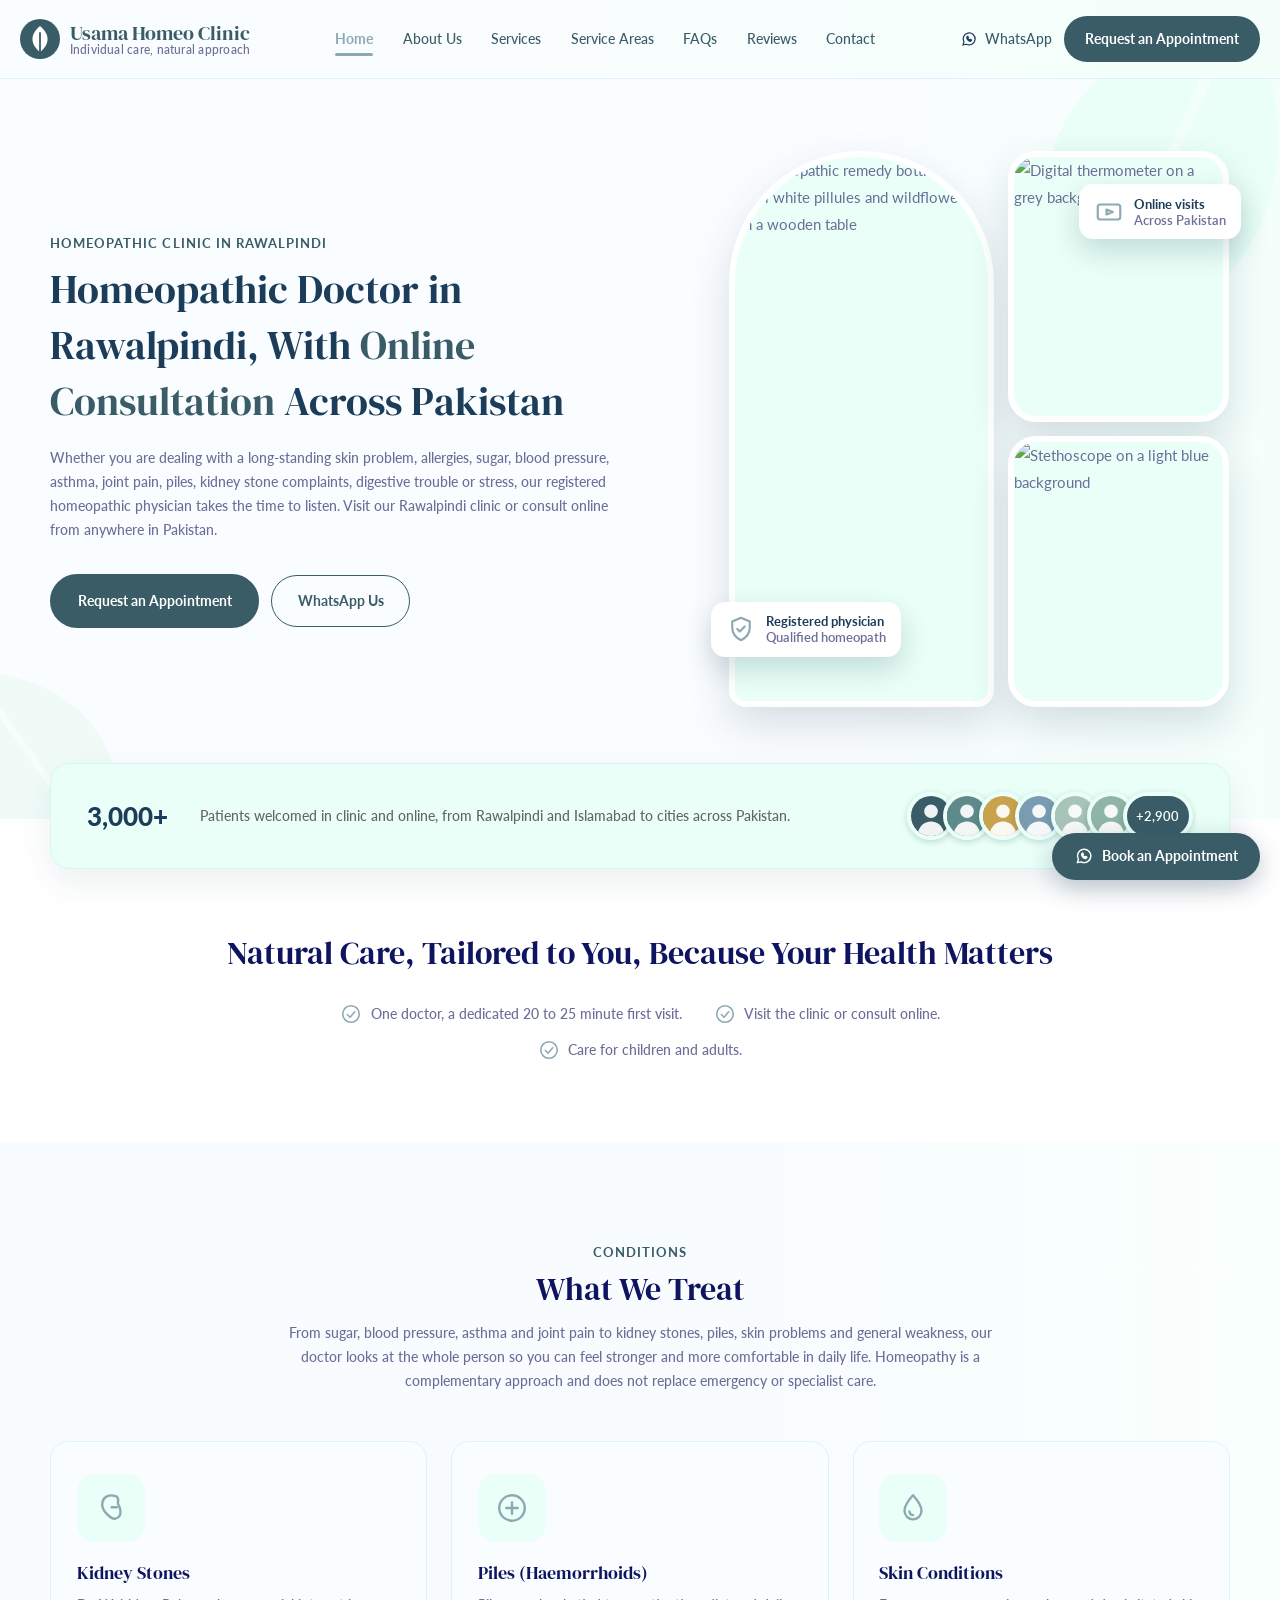
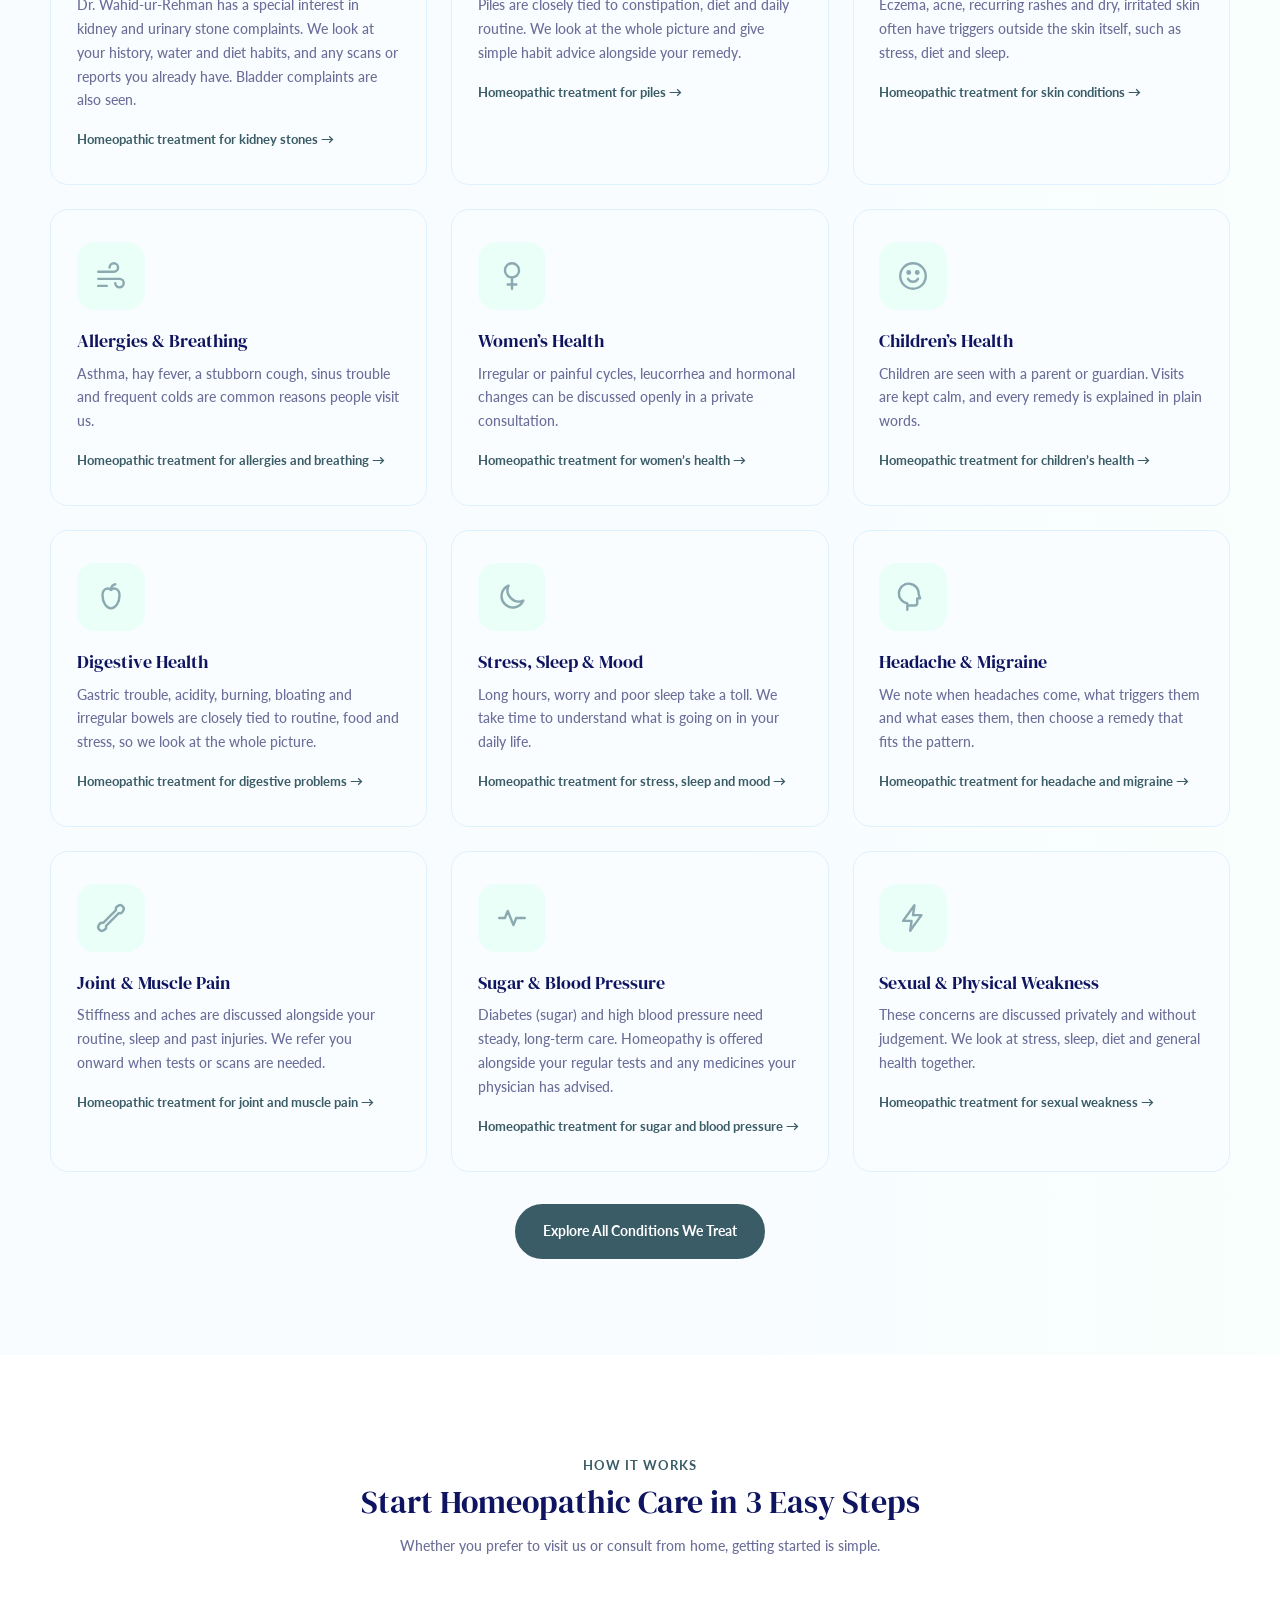
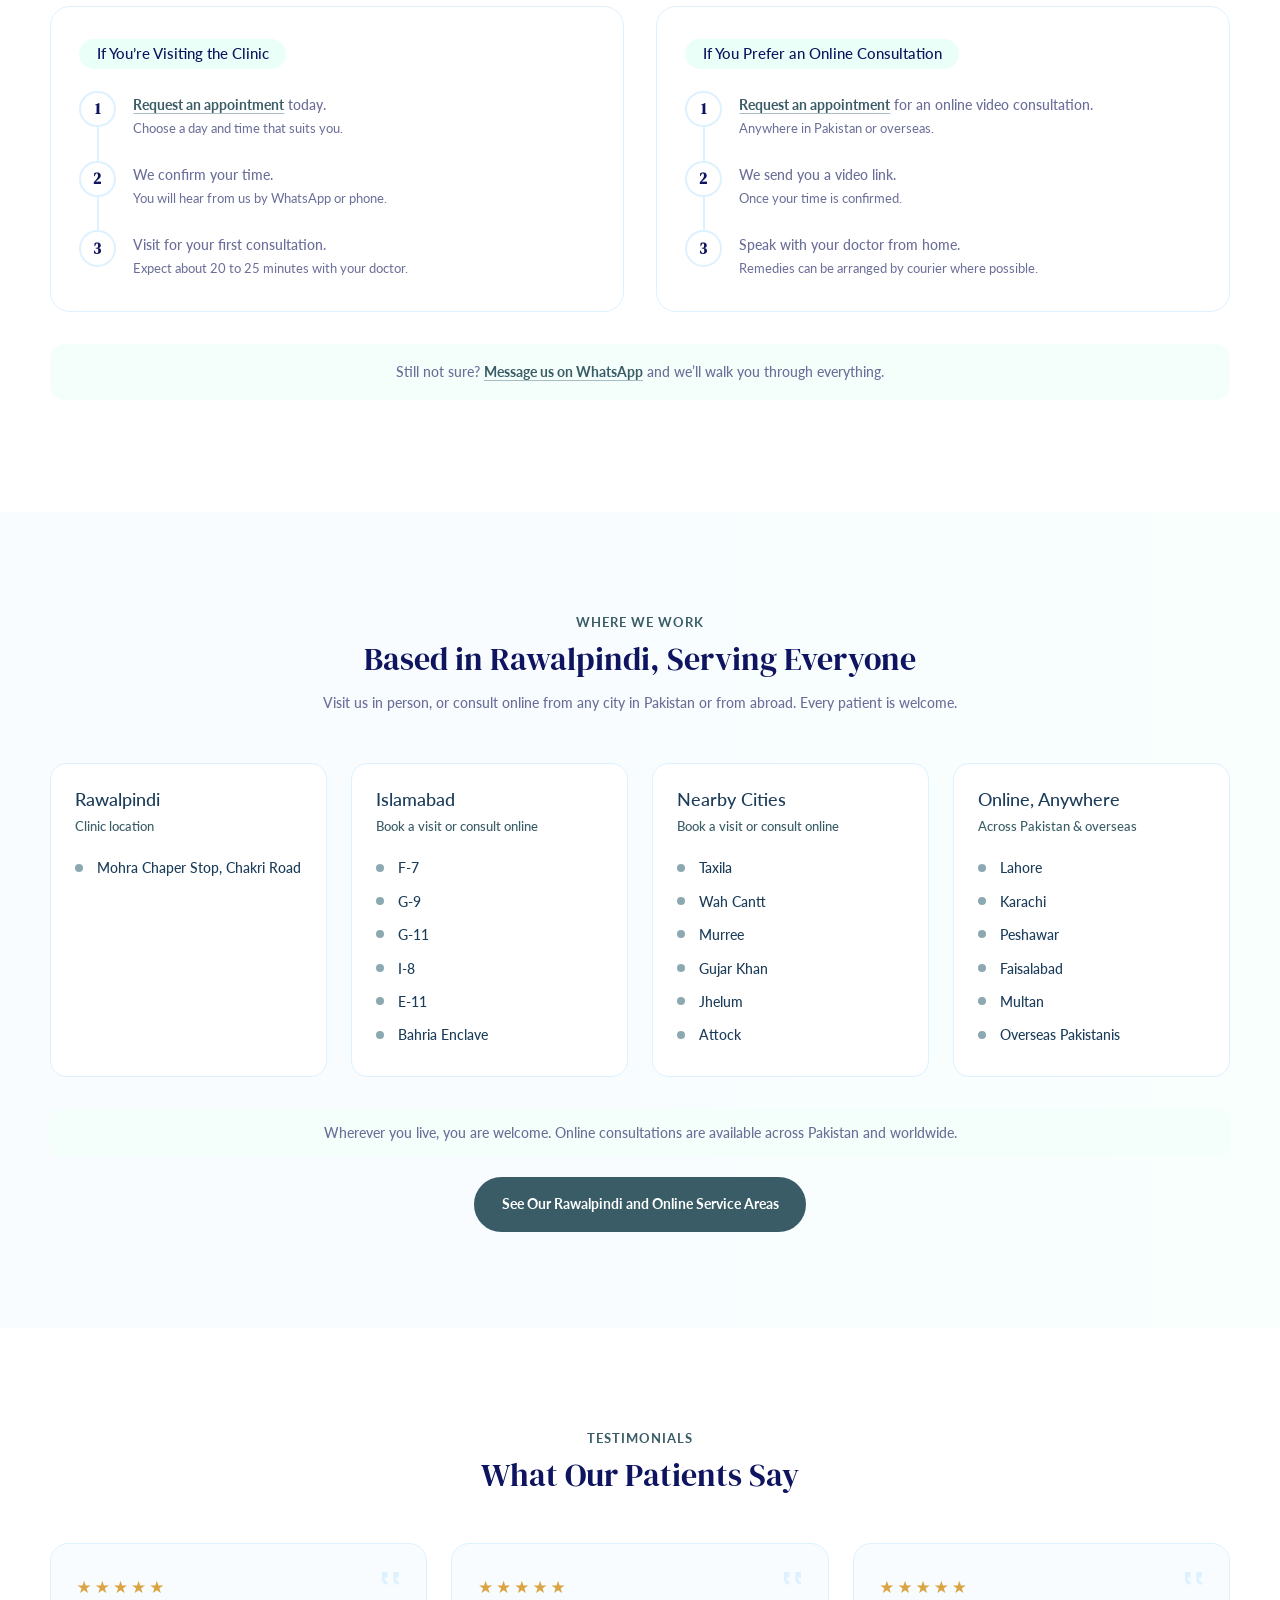
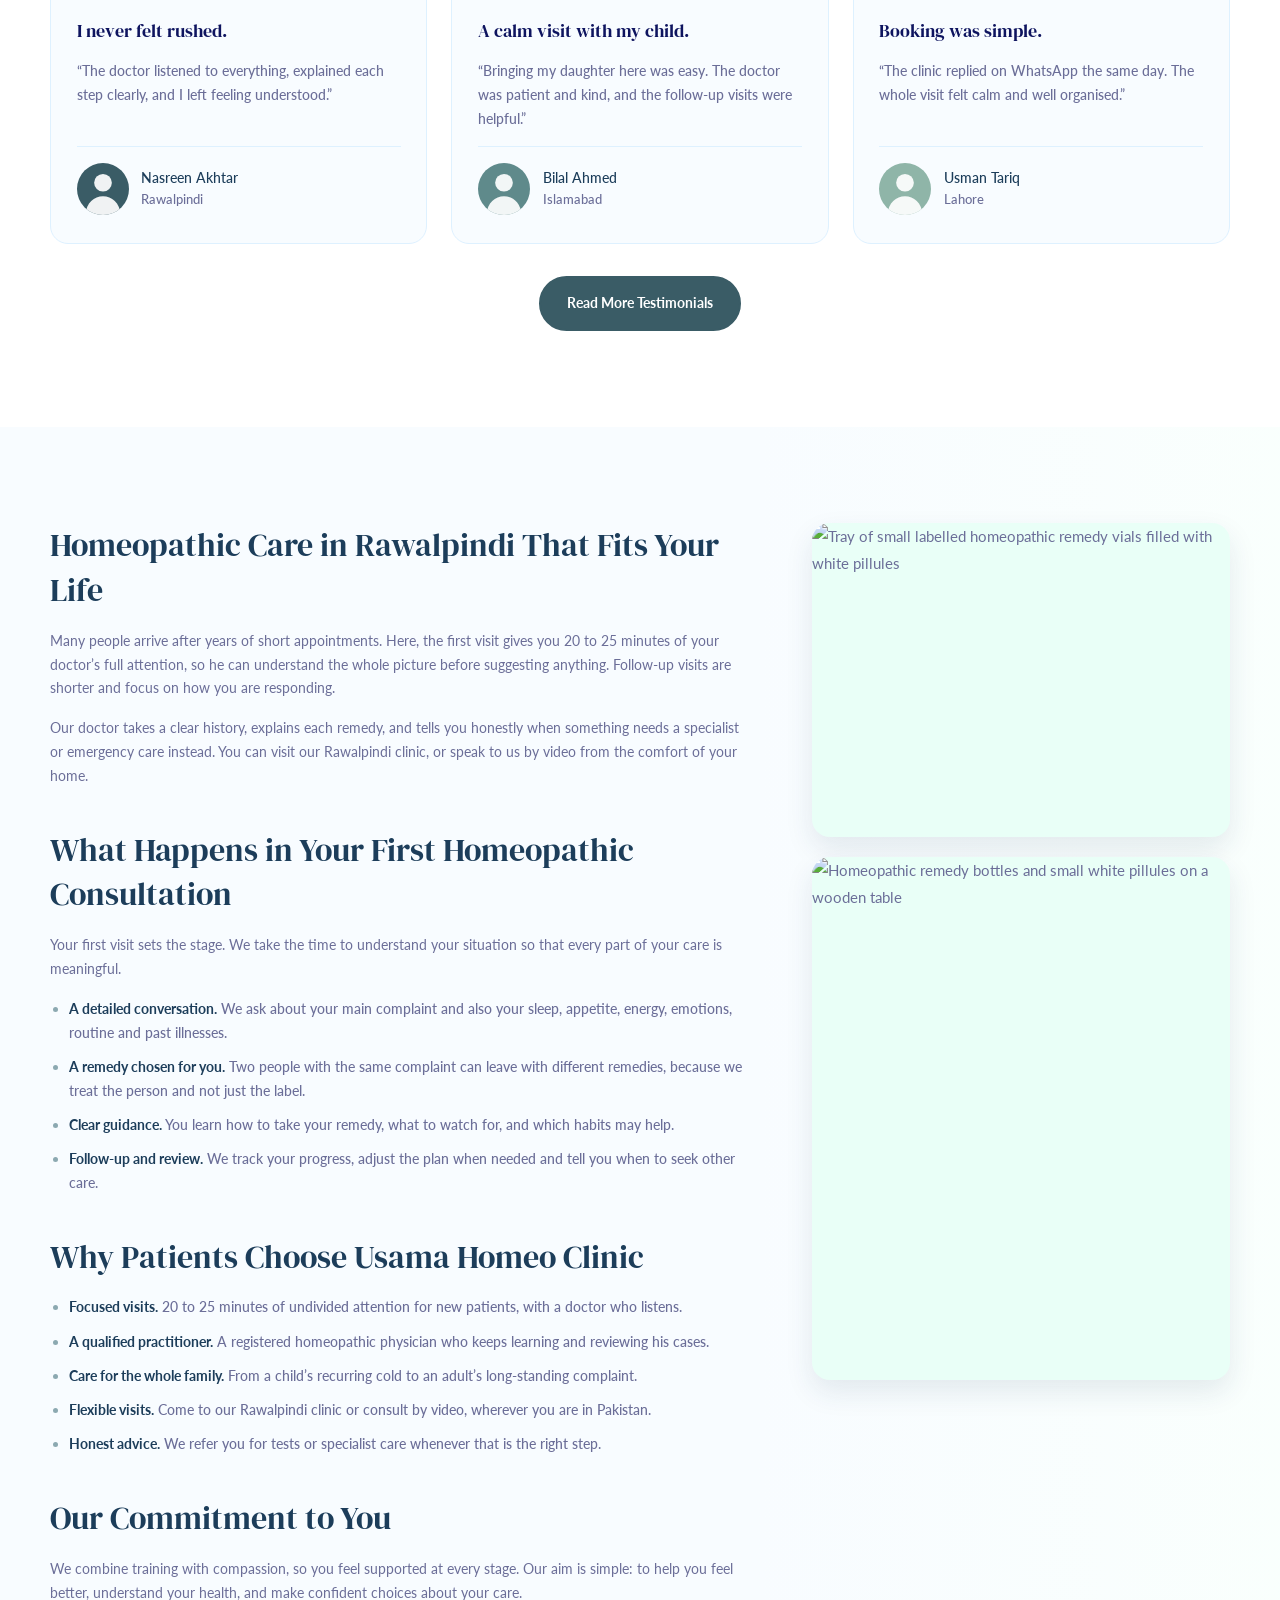
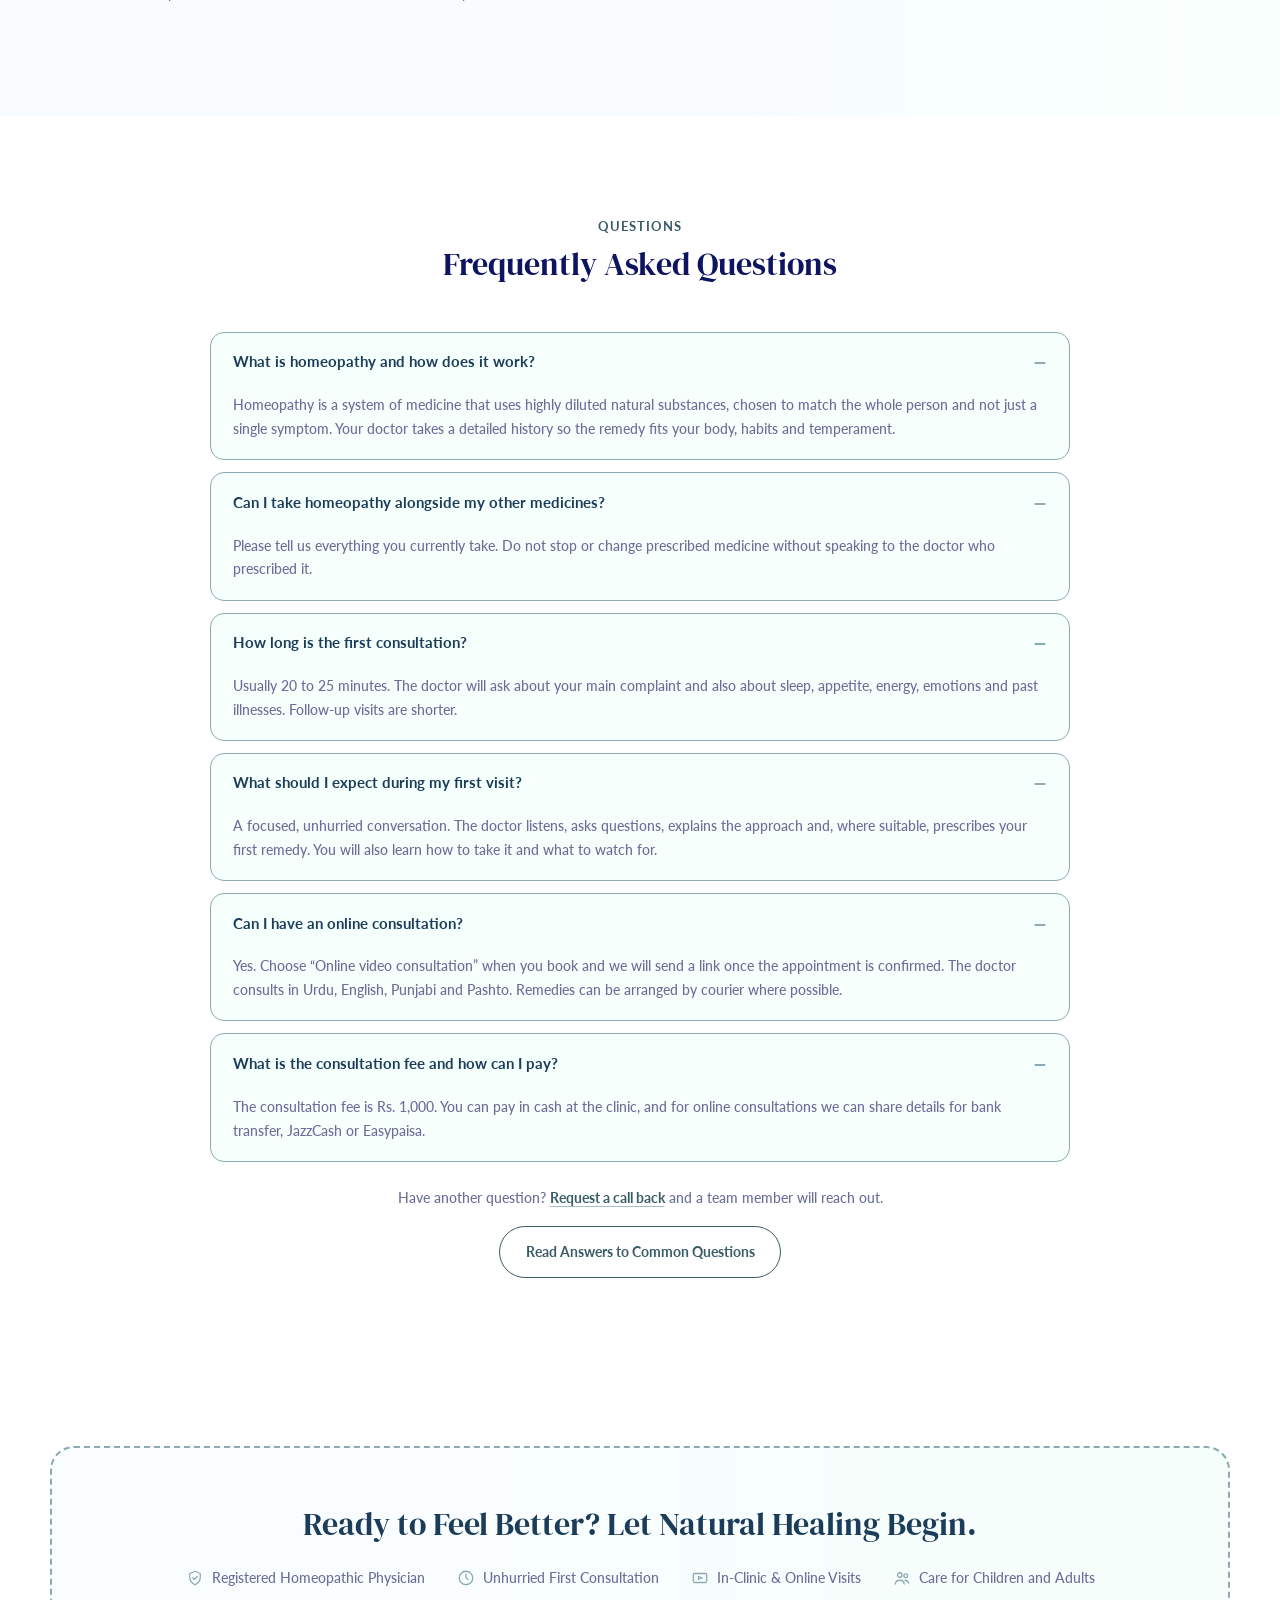
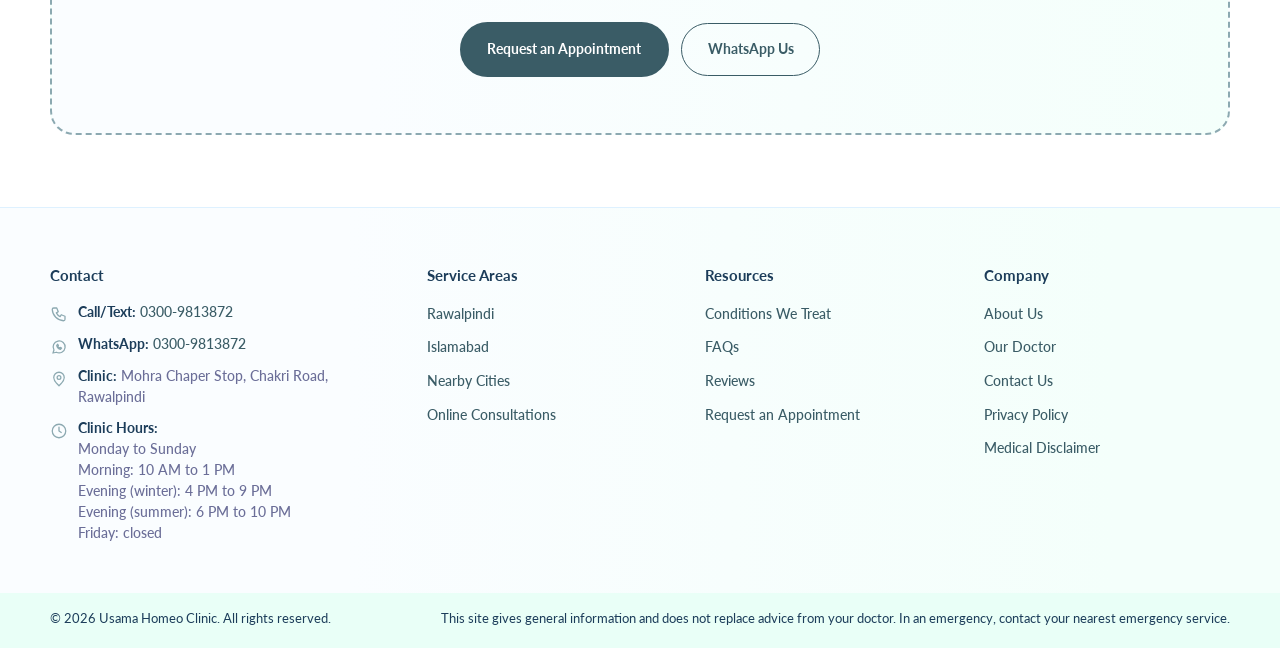
==== commit 53c85a33: "Add Medical Disclaimer page; link in footers and appointment form; separate last-updated line Co-Aut" ====
--- a/index.html
+++ b/index.html
@@ -442,6 +442,7 @@
           <li><a href="/about#doctors">Our Doctor</a></li>
           <li><a href="/contact">Contact Us</a></li>
           <li><a href="/privacy">Privacy Policy</a></li>
+          <li><a href="/medical-disclaimer">Medical Disclaimer</a></li>
         </ul>
       </div>
     </div>
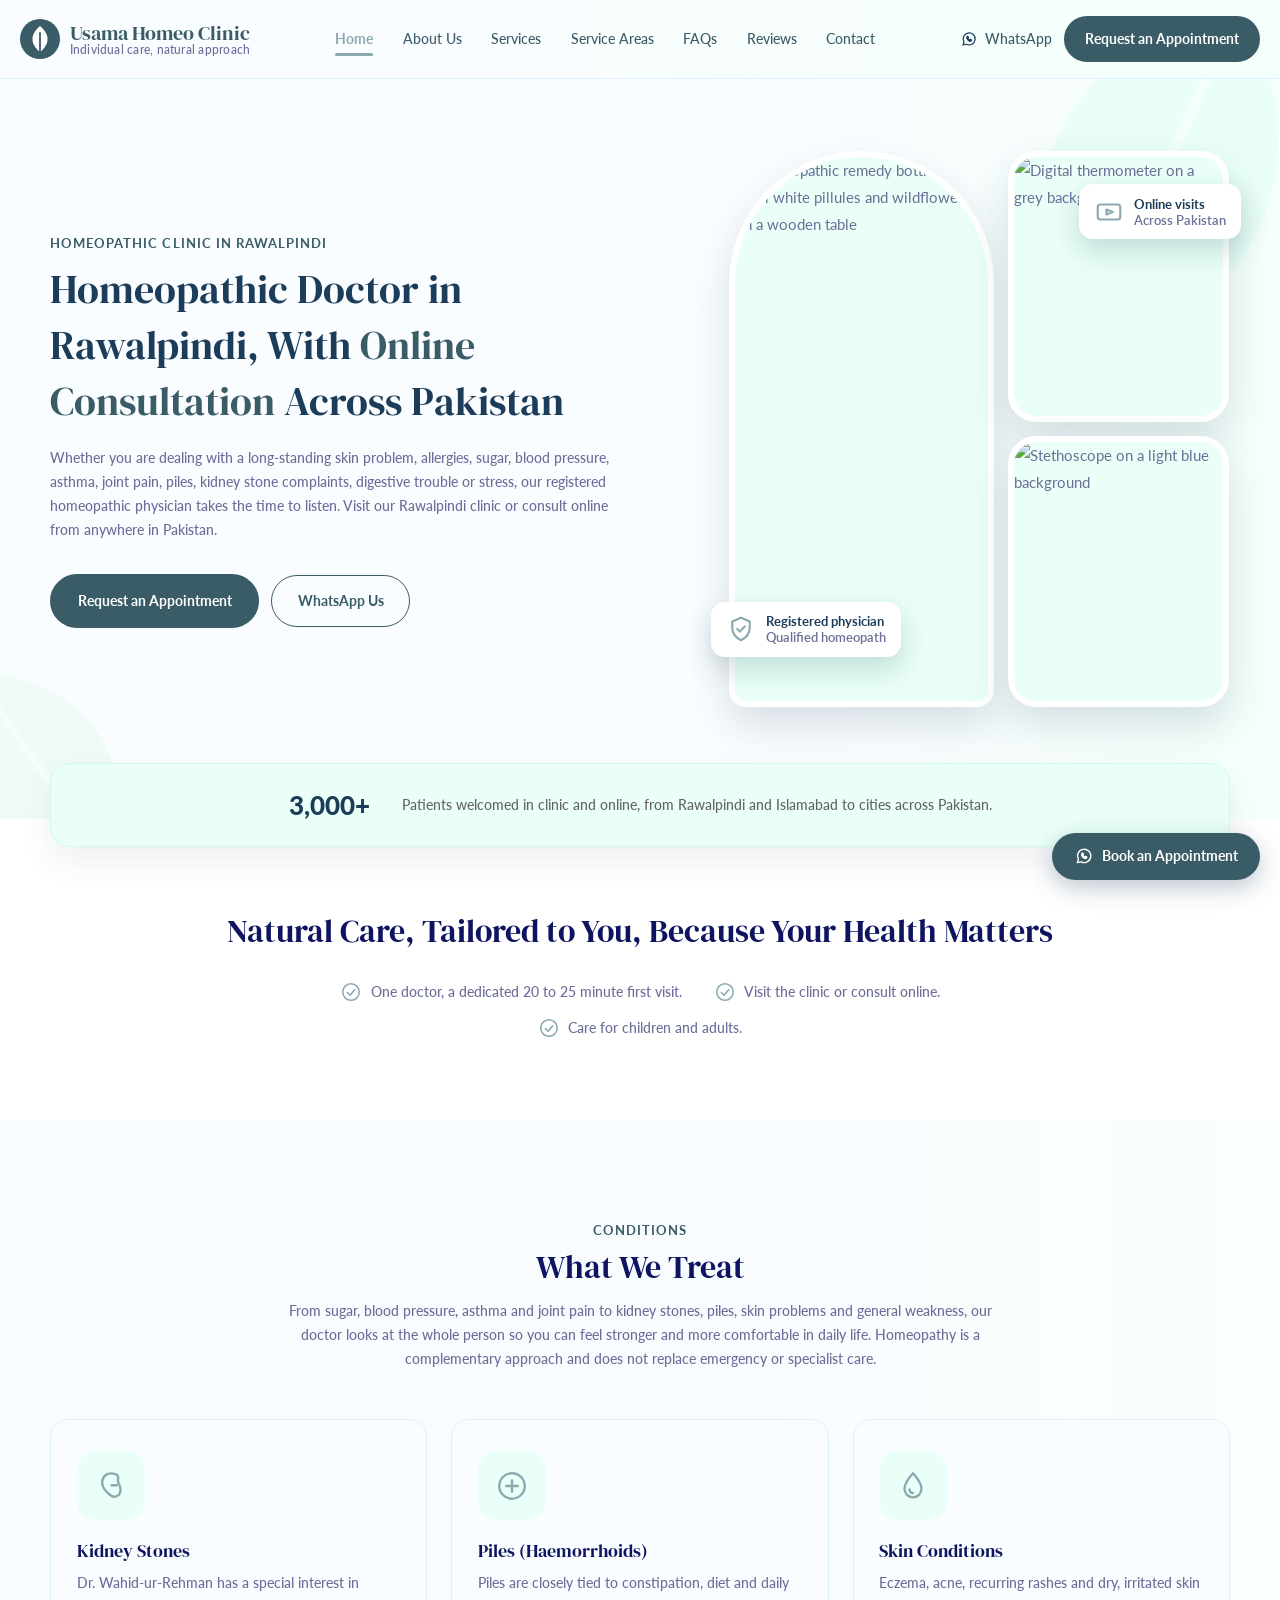
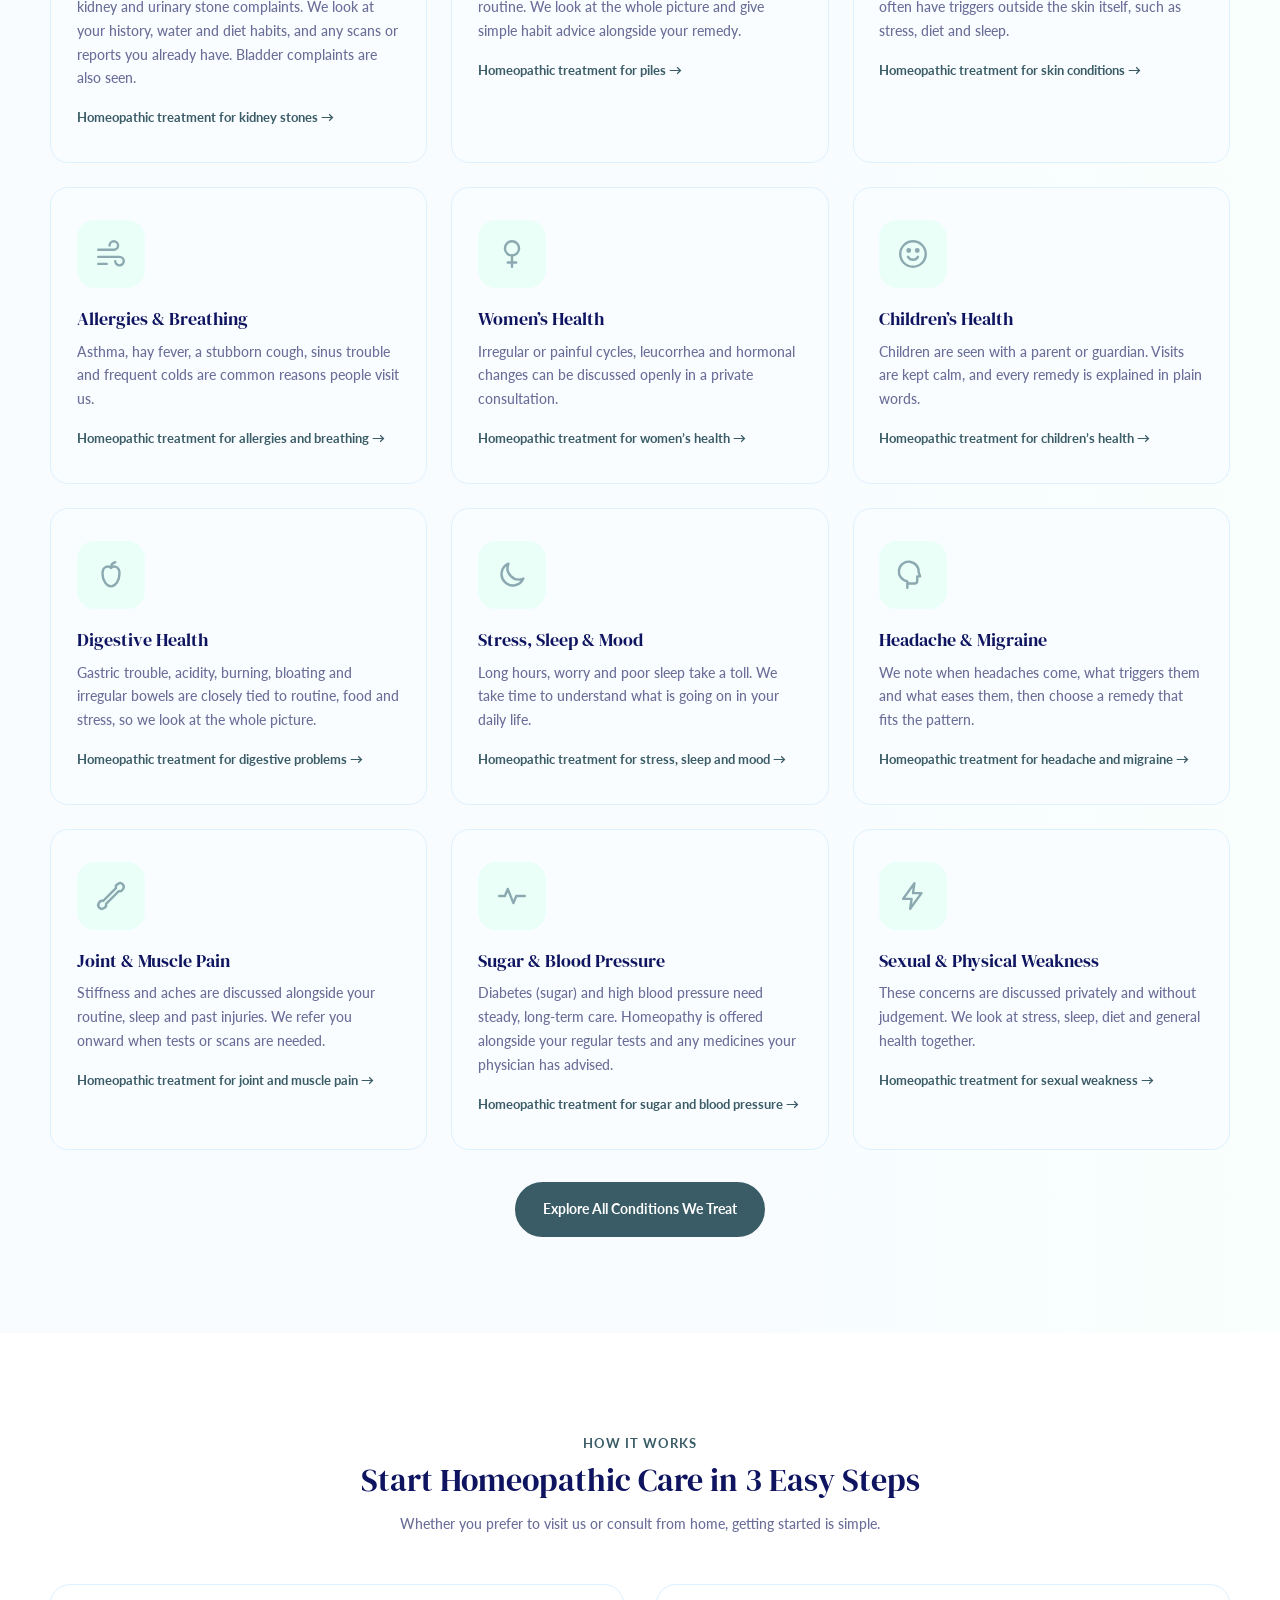
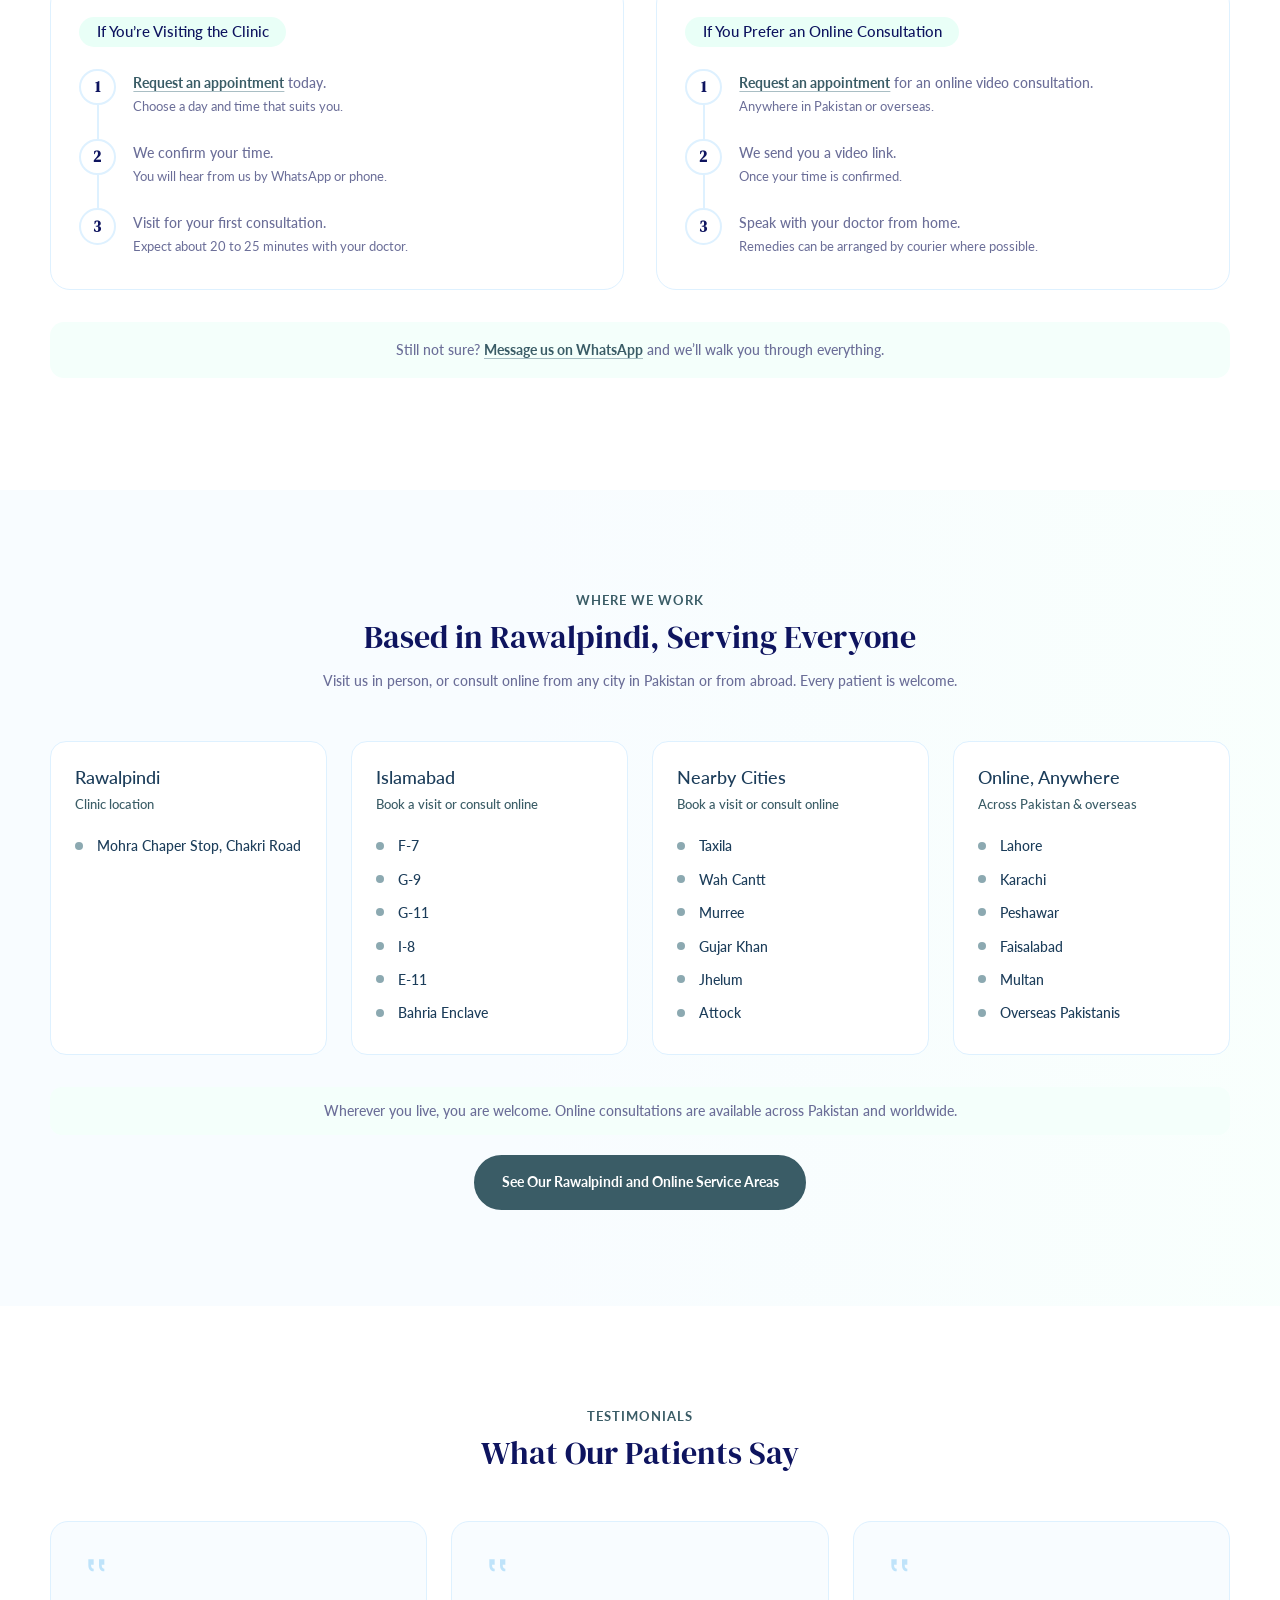
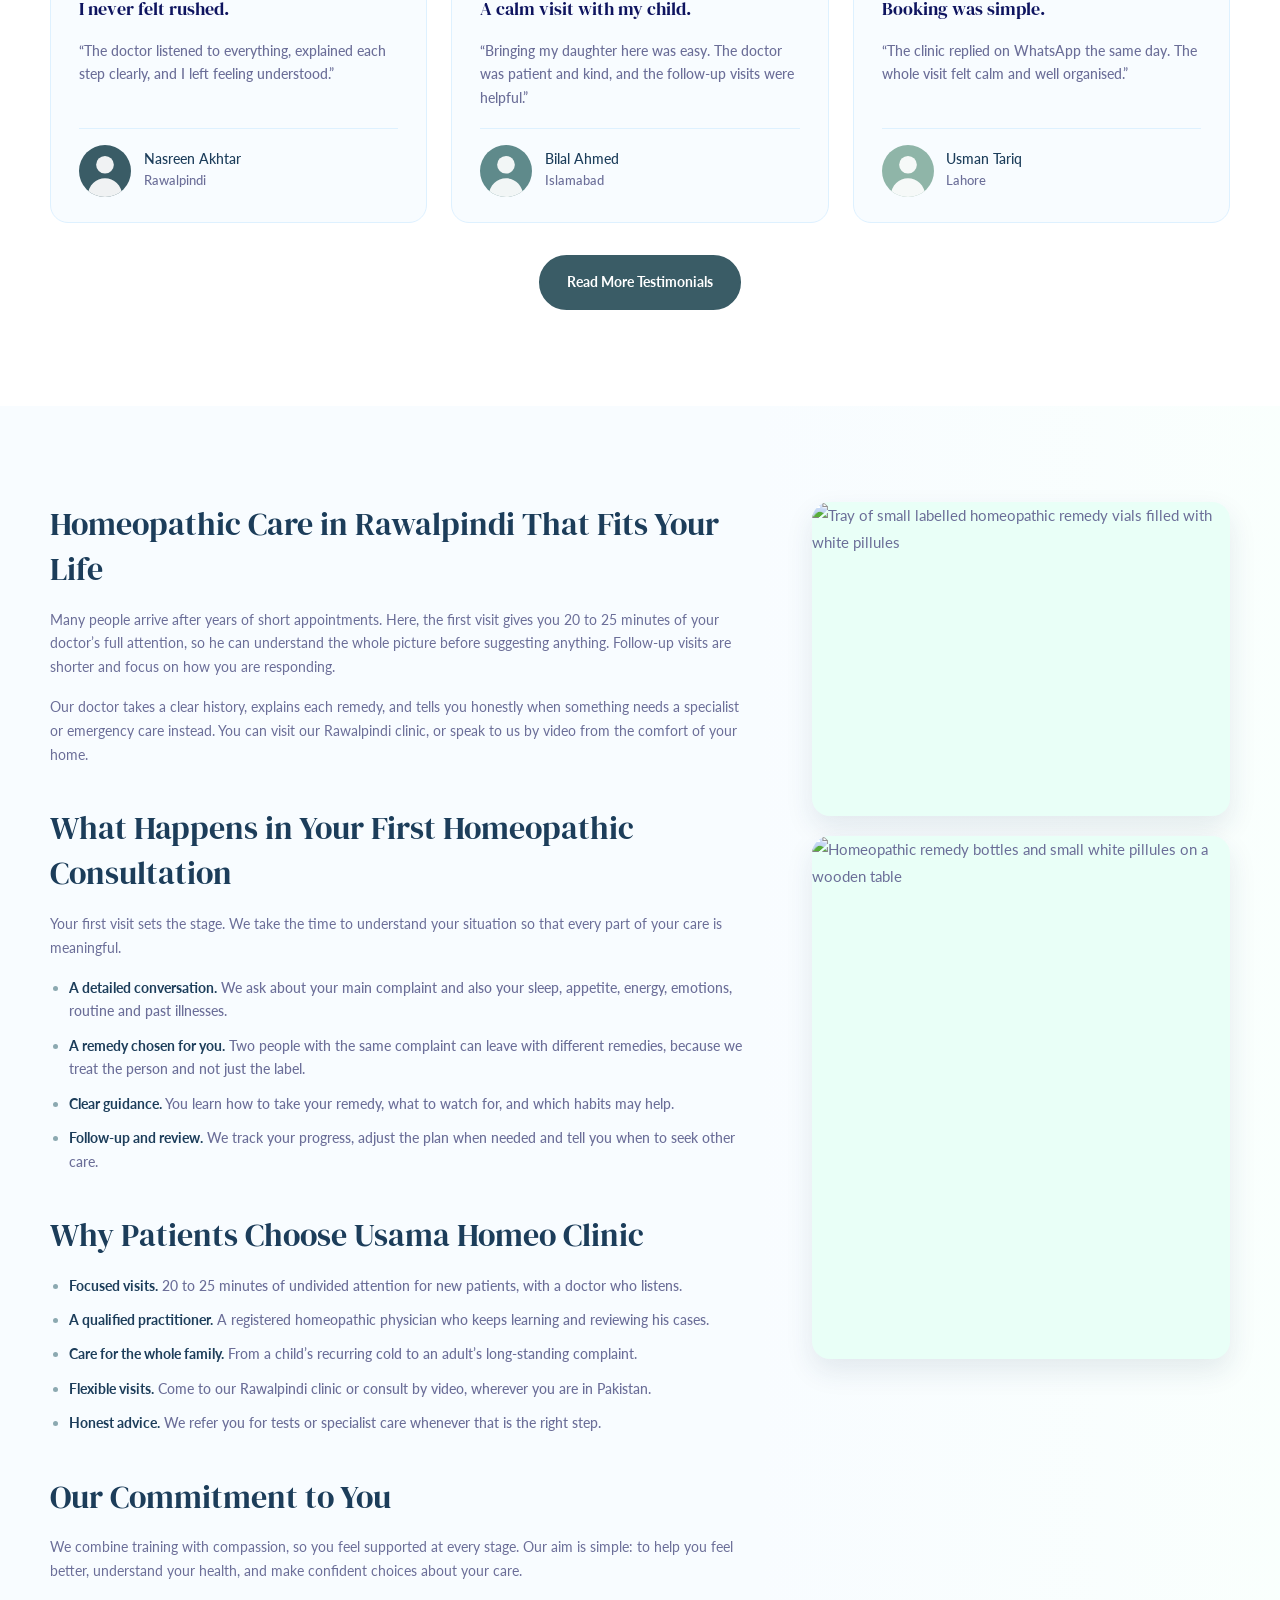
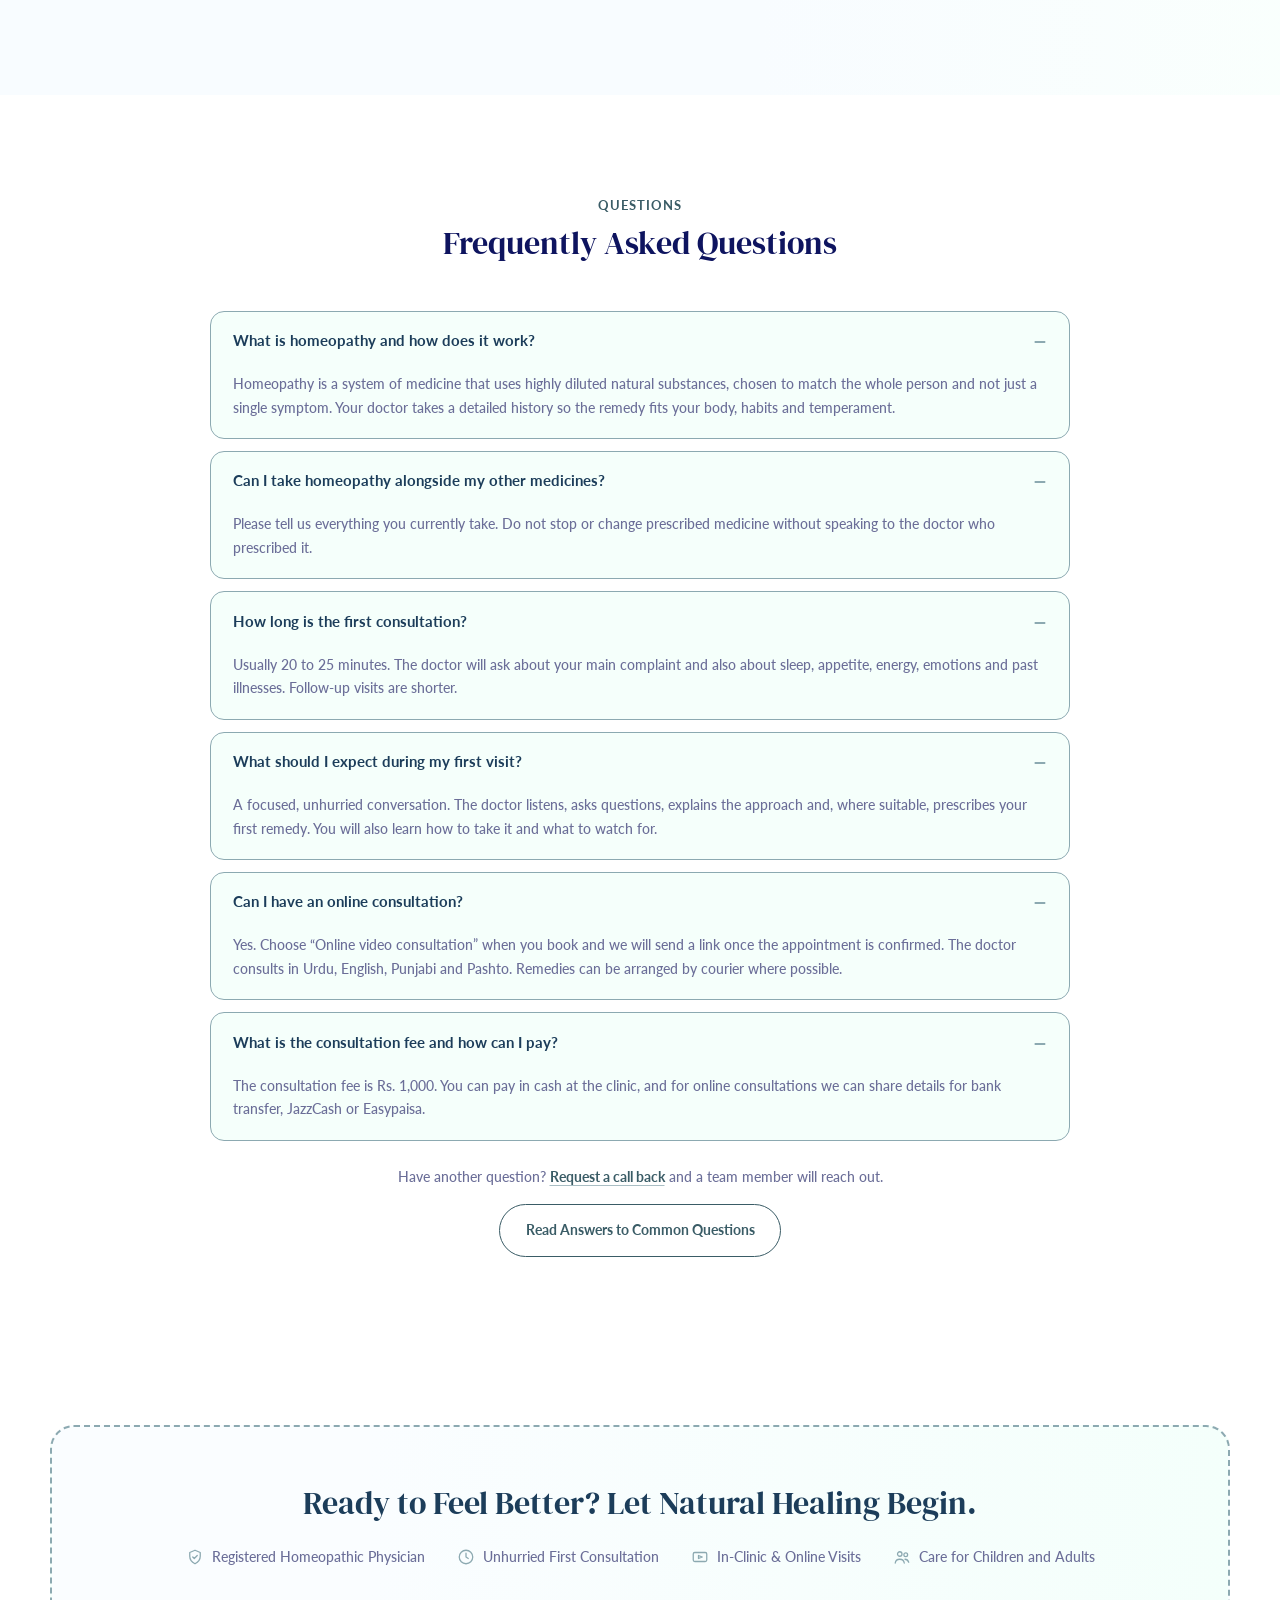
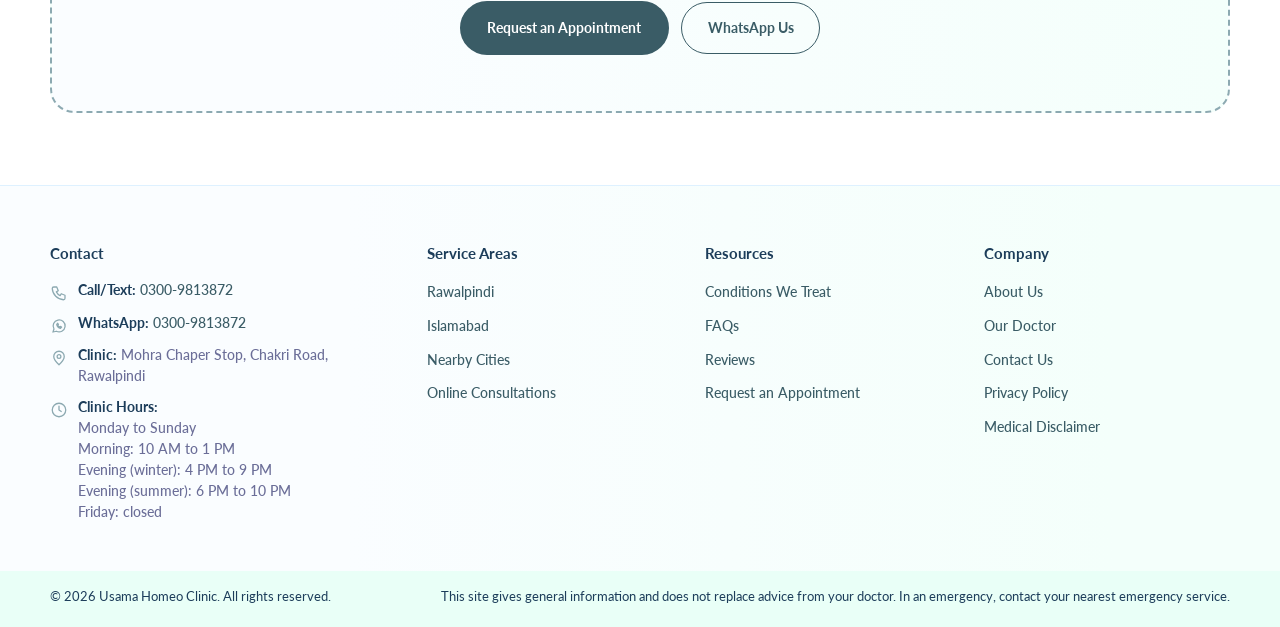
==== commit 7ace15a2: "Trust (YMYL): remove avatar row/+2,900 and unsourced 5-star lines; centre trust card; fix review car" ====
--- a/index.html
+++ b/index.html
@@ -100,15 +100,6 @@
           <div class="num"><span class="count" data-target="3000">3,000</span>+</div>
         </div>
         <p class="trust-text">Patients welcomed in clinic and online, from Rawalpindi and Islamabad to cities across Pakistan.</p>
-        <div class="avatars" aria-hidden="true">
-          <img src="assets/images/avatar-1.svg" alt="" width="48" height="48">
-          <img src="assets/images/avatar-2.svg" alt="" width="48" height="48">
-          <img src="assets/images/avatar-4.svg" alt="" width="48" height="48">
-          <img src="assets/images/avatar-5.svg" alt="" width="48" height="48">
-          <img src="assets/images/avatar-6.svg" alt="" width="48" height="48">
-          <img src="assets/images/avatar-3.svg" alt="" width="48" height="48">
-          <span>+2,900</span>
-        </div>
       </div>
       <div class="trust-body">
         <h2>Natural Care, Tailored to You, Because Your Health Matters</h2>
@@ -282,7 +273,6 @@
       <div class="reviews-grid three">
         <article class="review-card">
           <svg class="quote-ico" viewBox="0 0 24 24" fill="none" stroke="currentColor" stroke-width="1.7" stroke-linecap="round" stroke-linejoin="round" aria-hidden="true"><path d="M7 7h4v4H9c0 2 .8 3 2 3v2c-3 0-4-2-4-5V7zm8 0h4v4h-2c0 2 .8 3 2 3v2c-3 0-4-2-4-5V7z" fill="currentColor" stroke="none"/></svg>
-          <div class="stars" aria-label="5 out of 5 stars">★★★★★</div>
           <h3>I never felt rushed.</h3>
           <blockquote>“The doctor listened to everything, explained each step clearly, and I left feeling understood.”</blockquote>
           <div class="author">
@@ -292,7 +282,6 @@
         </article>
         <article class="review-card">
           <svg class="quote-ico" viewBox="0 0 24 24" fill="none" stroke="currentColor" stroke-width="1.7" stroke-linecap="round" stroke-linejoin="round" aria-hidden="true"><path d="M7 7h4v4H9c0 2 .8 3 2 3v2c-3 0-4-2-4-5V7zm8 0h4v4h-2c0 2 .8 3 2 3v2c-3 0-4-2-4-5V7z" fill="currentColor" stroke="none"/></svg>
-          <div class="stars" aria-label="5 out of 5 stars">★★★★★</div>
           <h3>A calm visit with my child.</h3>
           <blockquote>“Bringing my daughter here was easy. The doctor was patient and kind, and the follow-up visits were helpful.”</blockquote>
           <div class="author">
@@ -302,7 +291,6 @@
         </article>
         <article class="review-card">
           <svg class="quote-ico" viewBox="0 0 24 24" fill="none" stroke="currentColor" stroke-width="1.7" stroke-linecap="round" stroke-linejoin="round" aria-hidden="true"><path d="M7 7h4v4H9c0 2 .8 3 2 3v2c-3 0-4-2-4-5V7zm8 0h4v4h-2c0 2 .8 3 2 3v2c-3 0-4-2-4-5V7z" fill="currentColor" stroke="none"/></svg>
-          <div class="stars" aria-label="5 out of 5 stars">★★★★★</div>
           <h3>Booking was simple.</h3>
           <blockquote>“The clinic replied on WhatsApp the same day. The whole visit felt calm and well organised.”</blockquote>
           <div class="author">
--- a/assets/css/style.css
+++ b/assets/css/style.css
@@ -1081,3 +1081,12 @@
 /* Home condition cards: keep the descriptive link on one line */
 main .card .more.more--one { font-size: 13px !important; }
 @media (min-width: 1024px) { main .card .more.more--one { white-space: nowrap; } }
+
+/* Trust card: count and text centred now that the avatar row is gone */
+.trust-card { text-align: center; justify-items: center; }
+@media (min-width: 900px) { .trust-card { grid-template-columns: auto auto; justify-content: center; } }
+
+/* Review cards: quote mark sits above the heading (no longer overlaps it) with even spacing */
+.review-card { padding: 1.75rem 1.75rem 1.6rem; gap: 1.1rem; }
+.review-card .quote-ico { position: static; width: 32px; height: 32px; margin-bottom: -0.2rem; flex: none; }
+.review-card .quote-ico { color: #BFE3FA; }
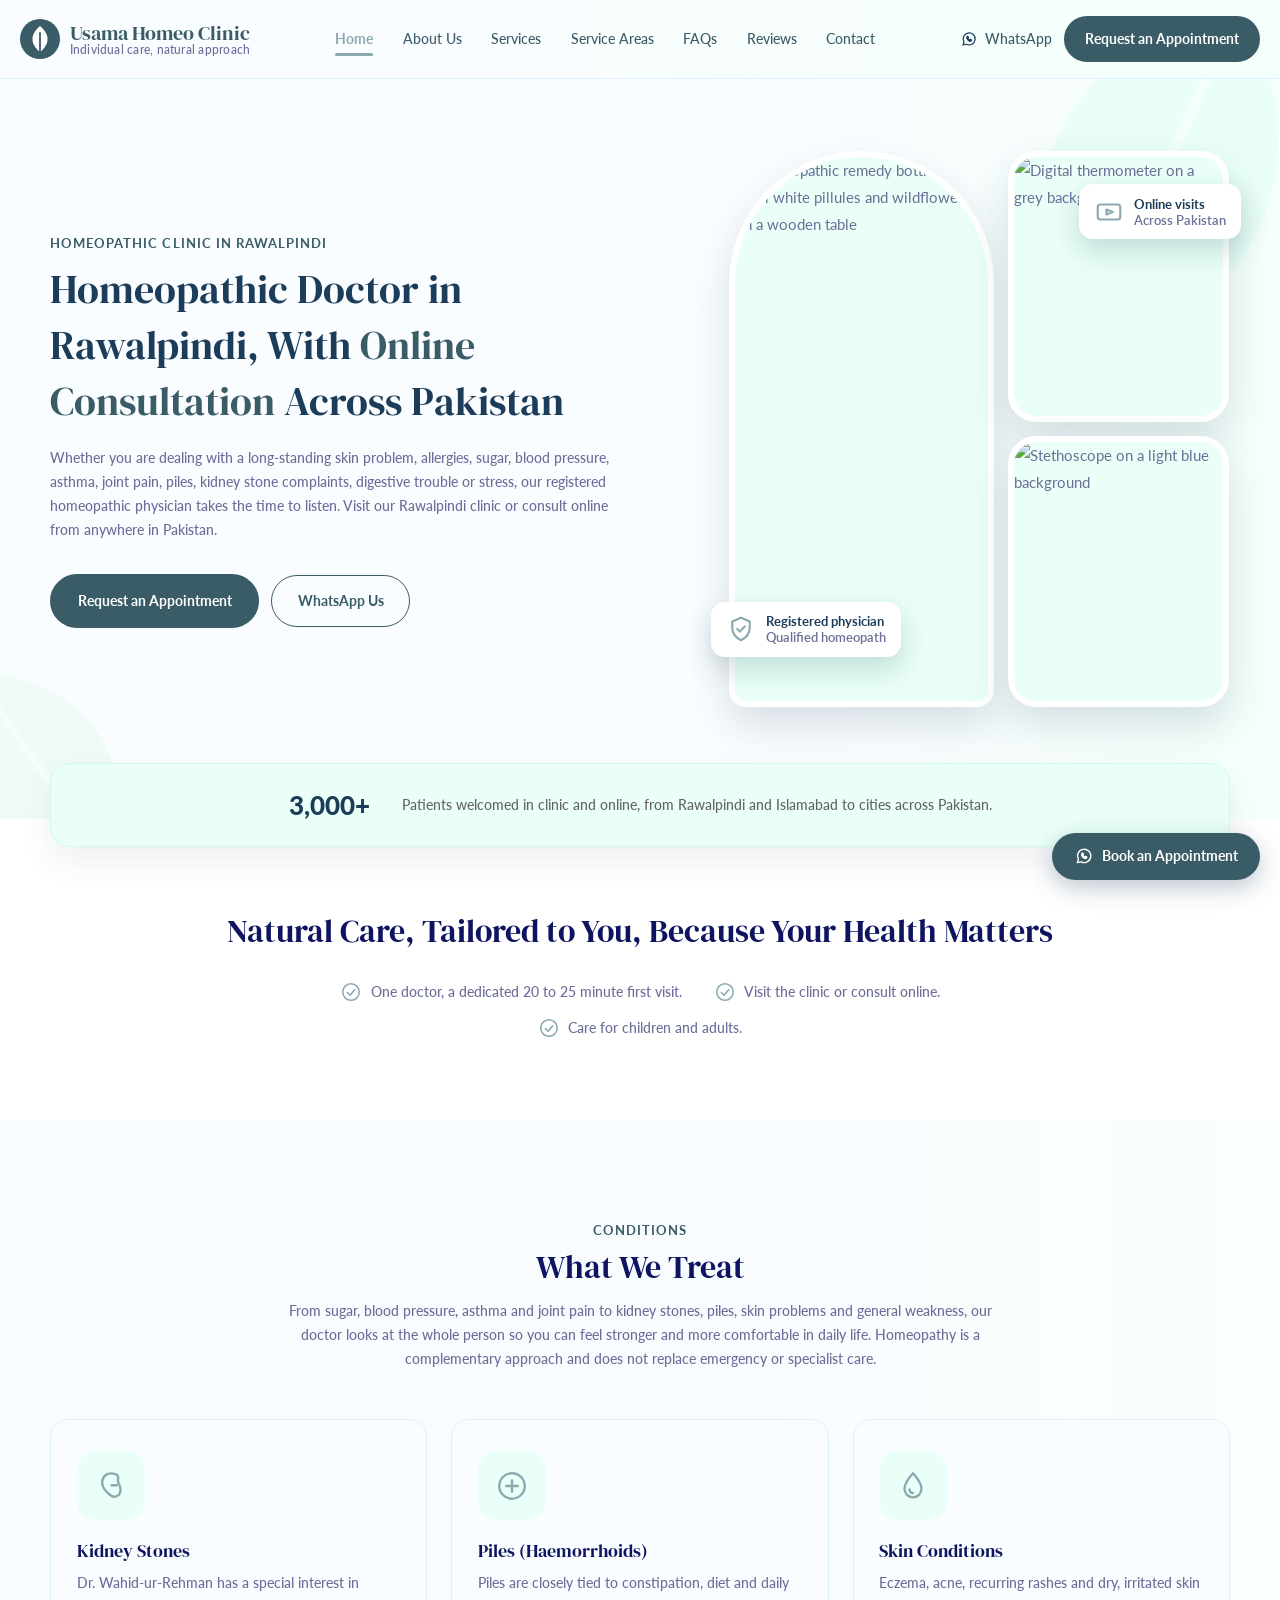
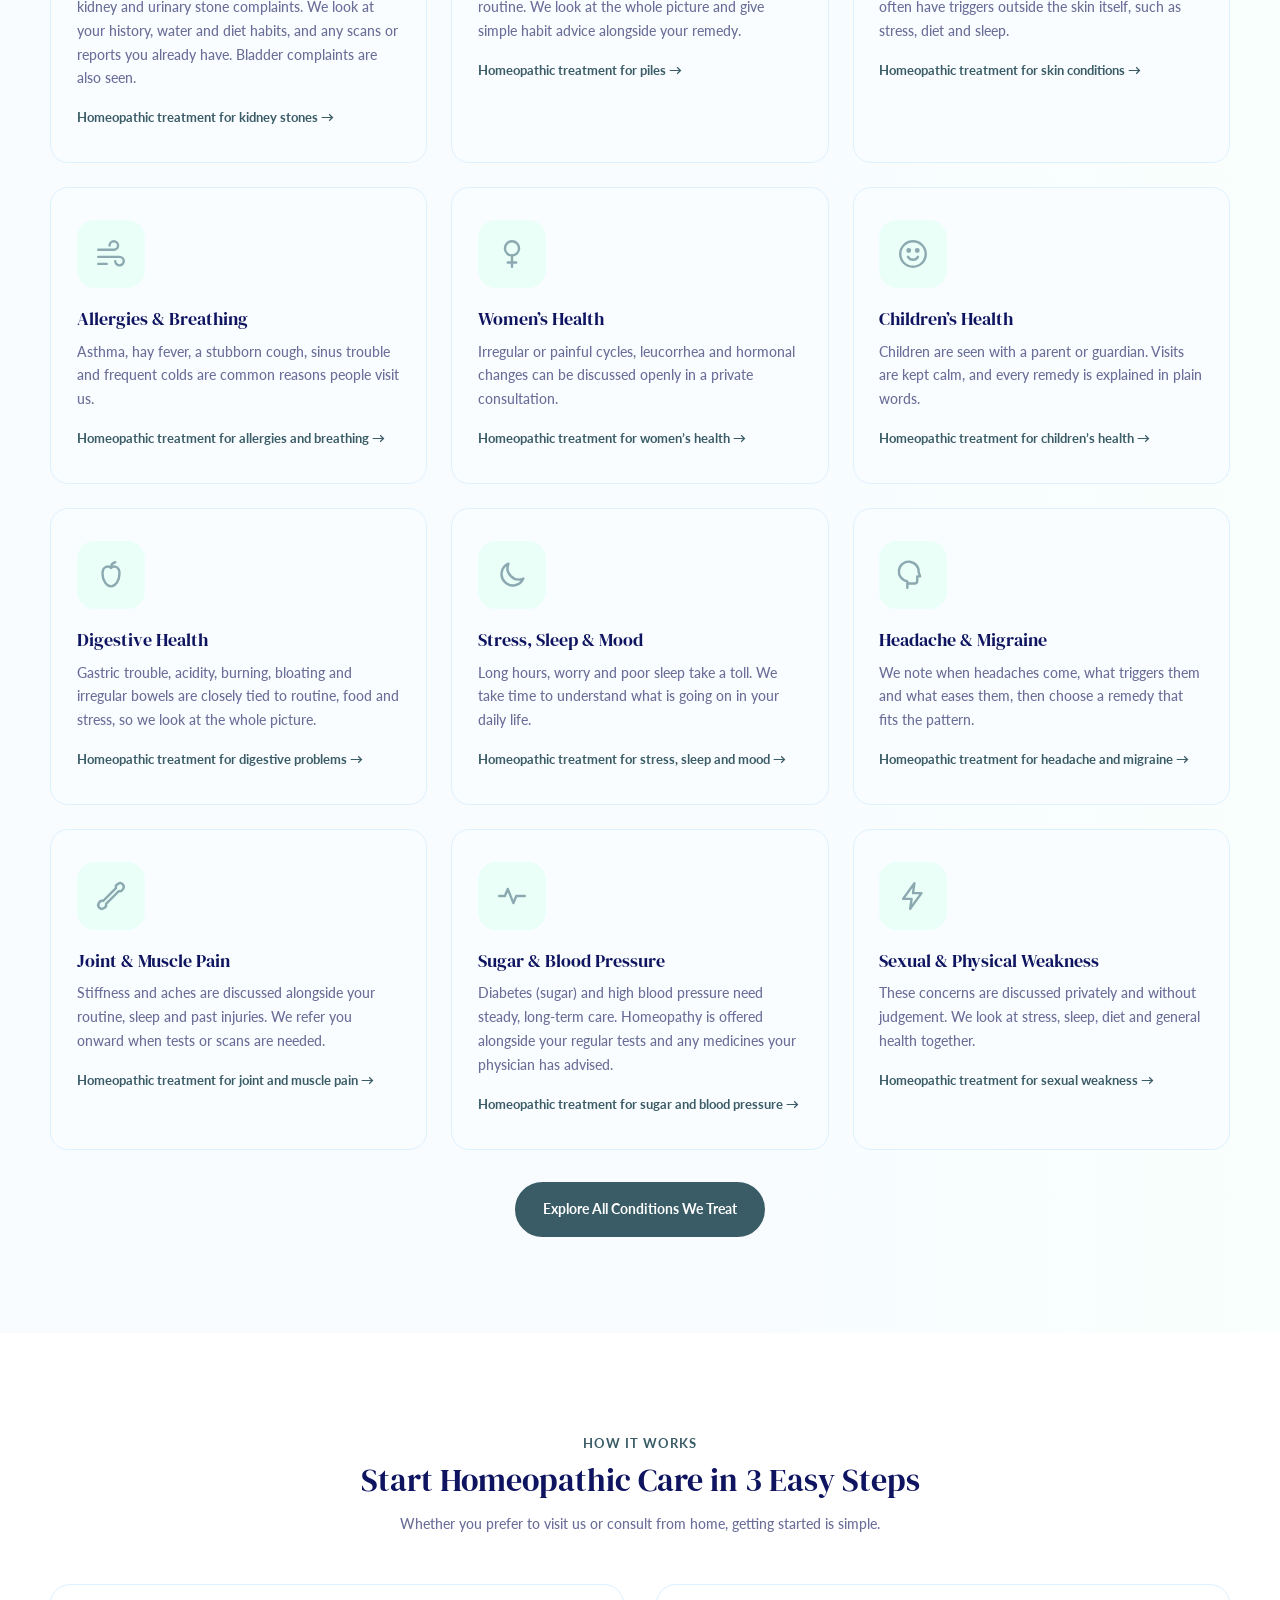
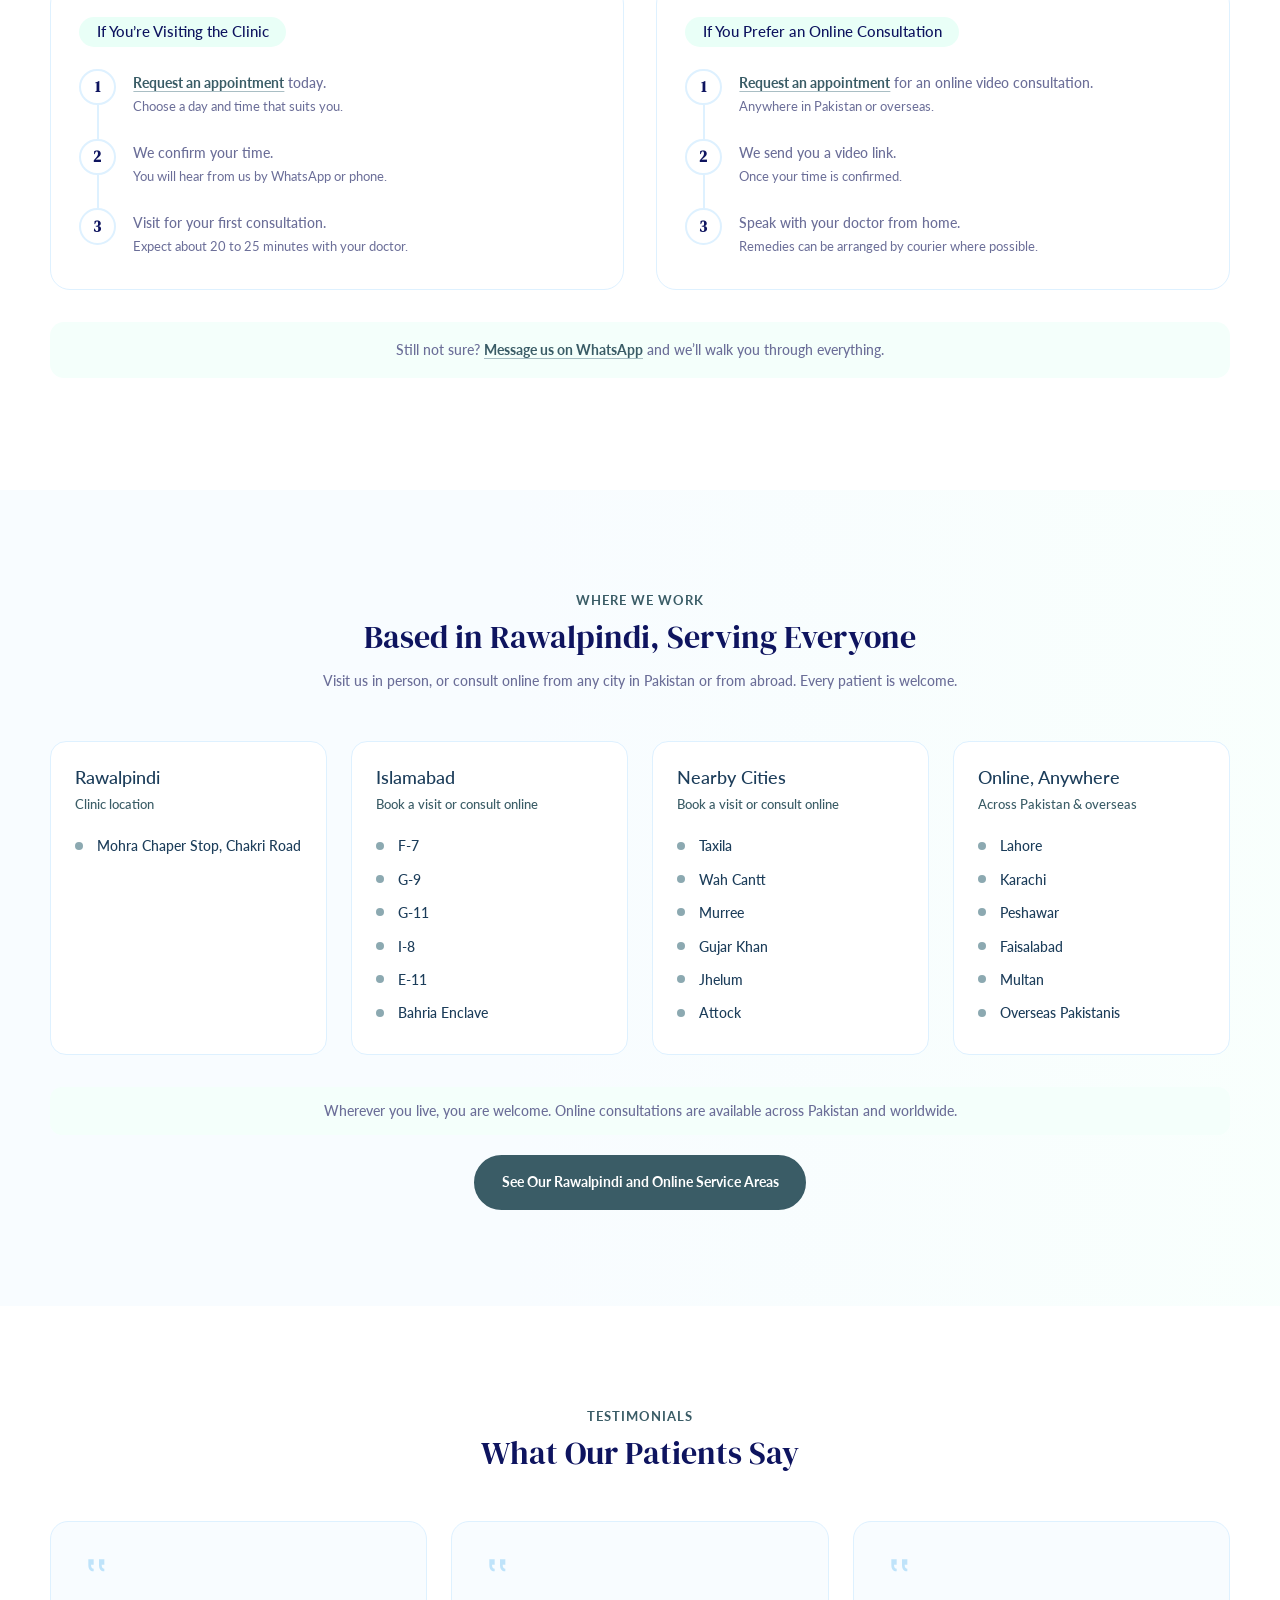
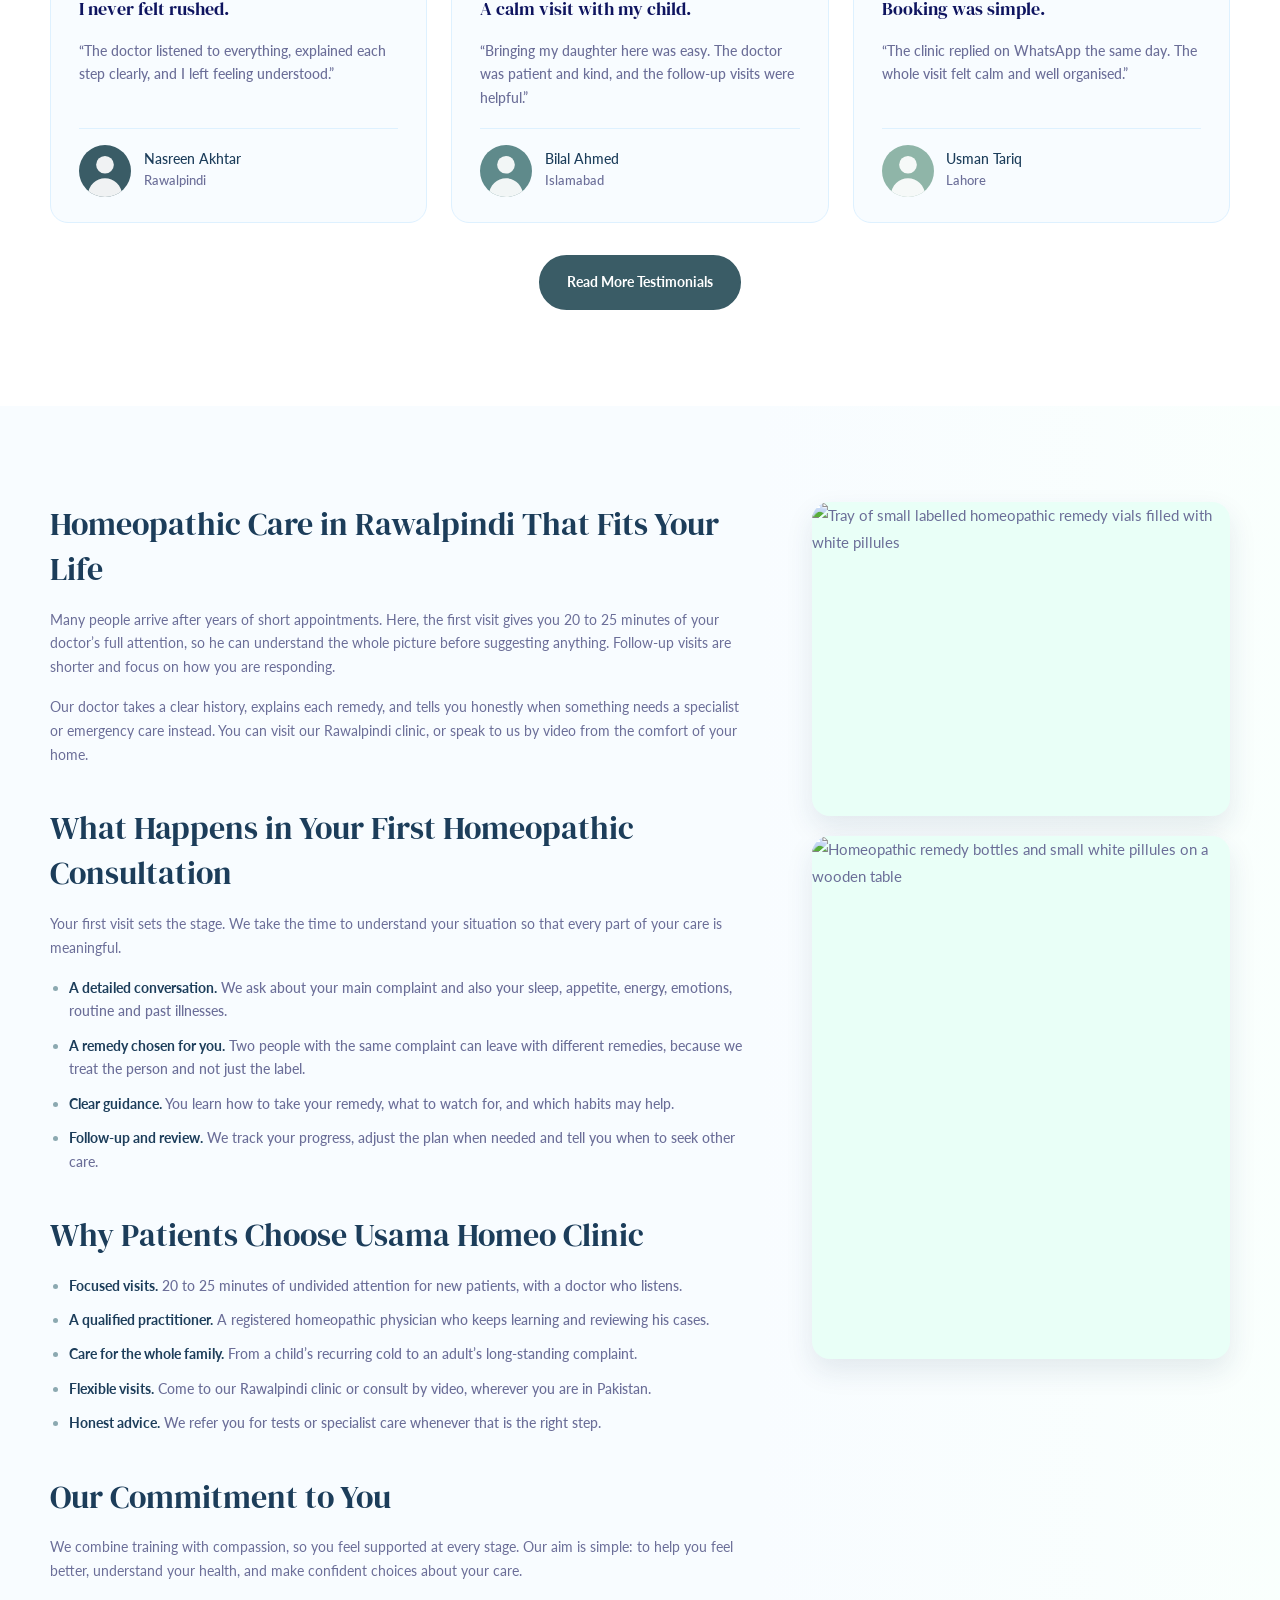
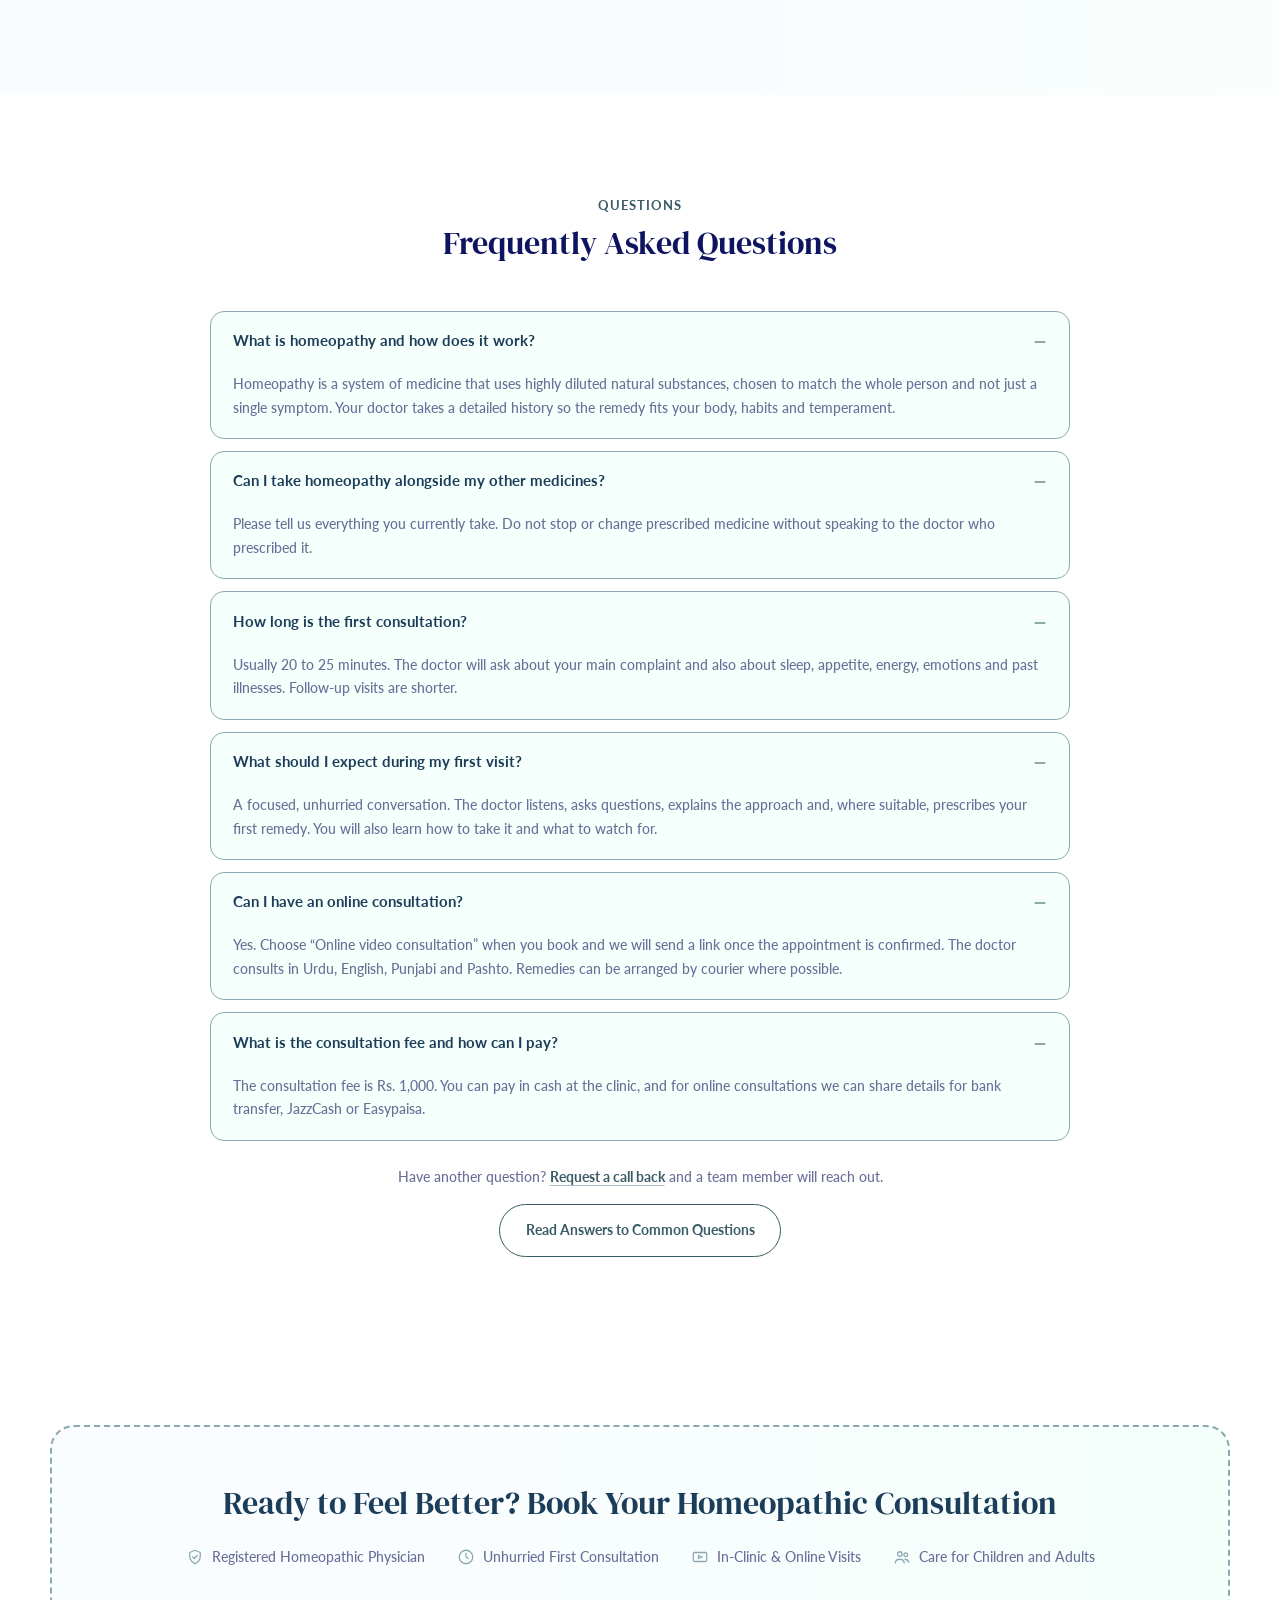
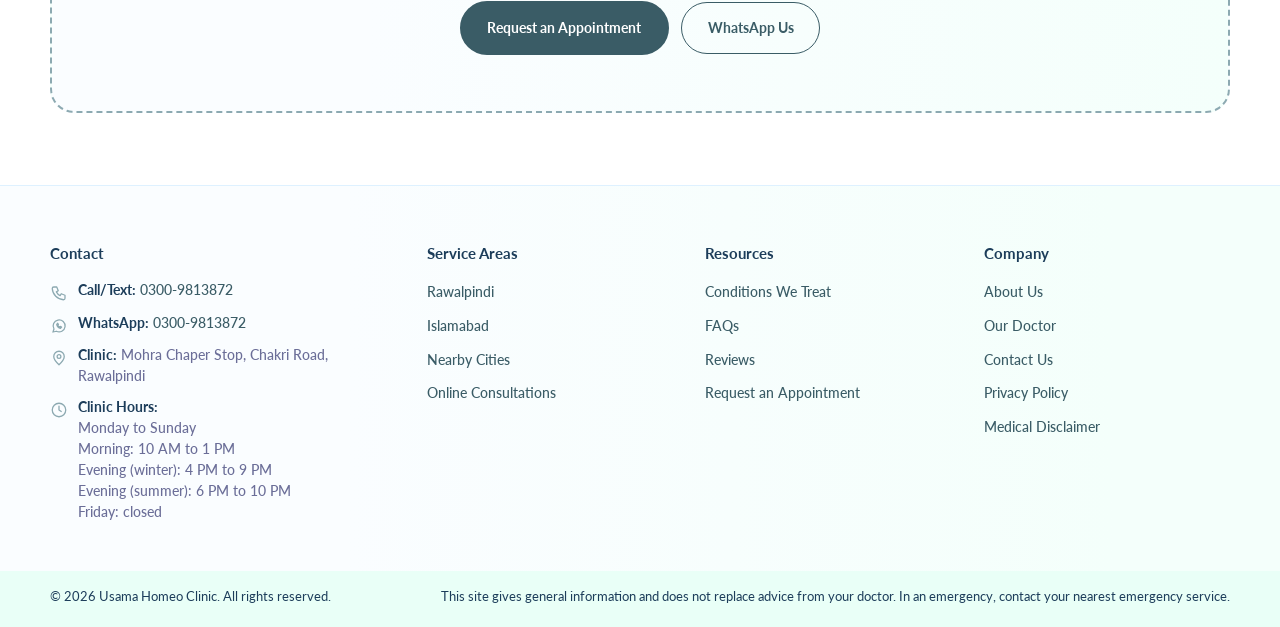
==== commit 0e50e886: "Content: vary closing CTA heading on Home, About, Services and Service Areas Co-Authored-By: Claude " ====
--- a/index.html
+++ b/index.html
@@ -380,7 +380,7 @@
   <section class="cta">
     <svg class="banner-leaf l1" aria-hidden="true"><use href="#leaf"/></svg>
     <div class="wrap">
-      <h2>Ready to Feel Better? Let Natural Healing Begin.</h2>
+      <h2>Ready to Feel Better? Book Your Homeopathic Consultation</h2>
       <div class="cta-features">
         <p><svg viewBox="0 0 24 24" fill="none" stroke="currentColor" stroke-width="1.7" stroke-linecap="round" stroke-linejoin="round" aria-hidden="true"><path d="M12 3l7 3v5c0 5-3 8-7 10-4-2-7-5-7-10V6l7-3z"/><path d="M9 12l2 2 4-4"/></svg>Registered Homeopathic Physician</p>
         <p><svg viewBox="0 0 24 24" fill="none" stroke="currentColor" stroke-width="1.7" stroke-linecap="round" stroke-linejoin="round" aria-hidden="true"><circle cx="12" cy="12" r="9"/><path d="M12 7v5l3 2"/></svg>Unhurried First Consultation</p>
